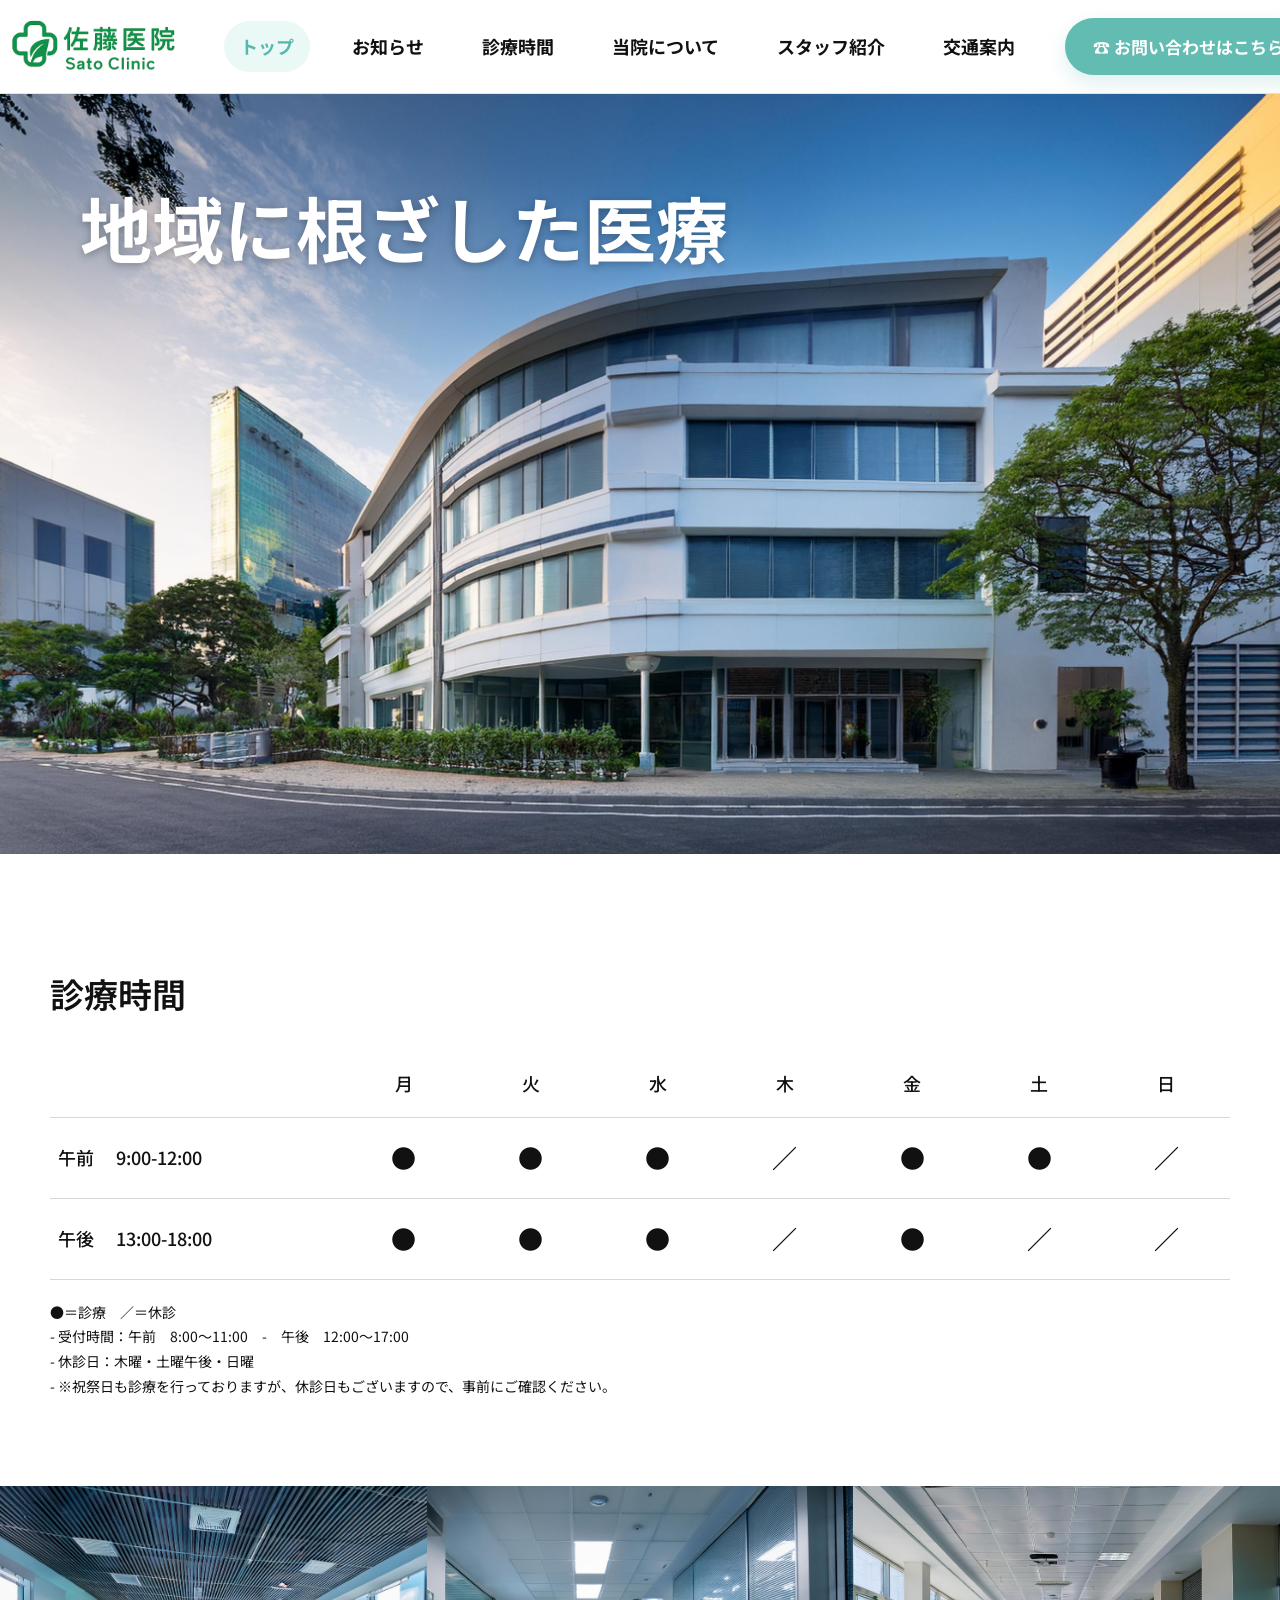
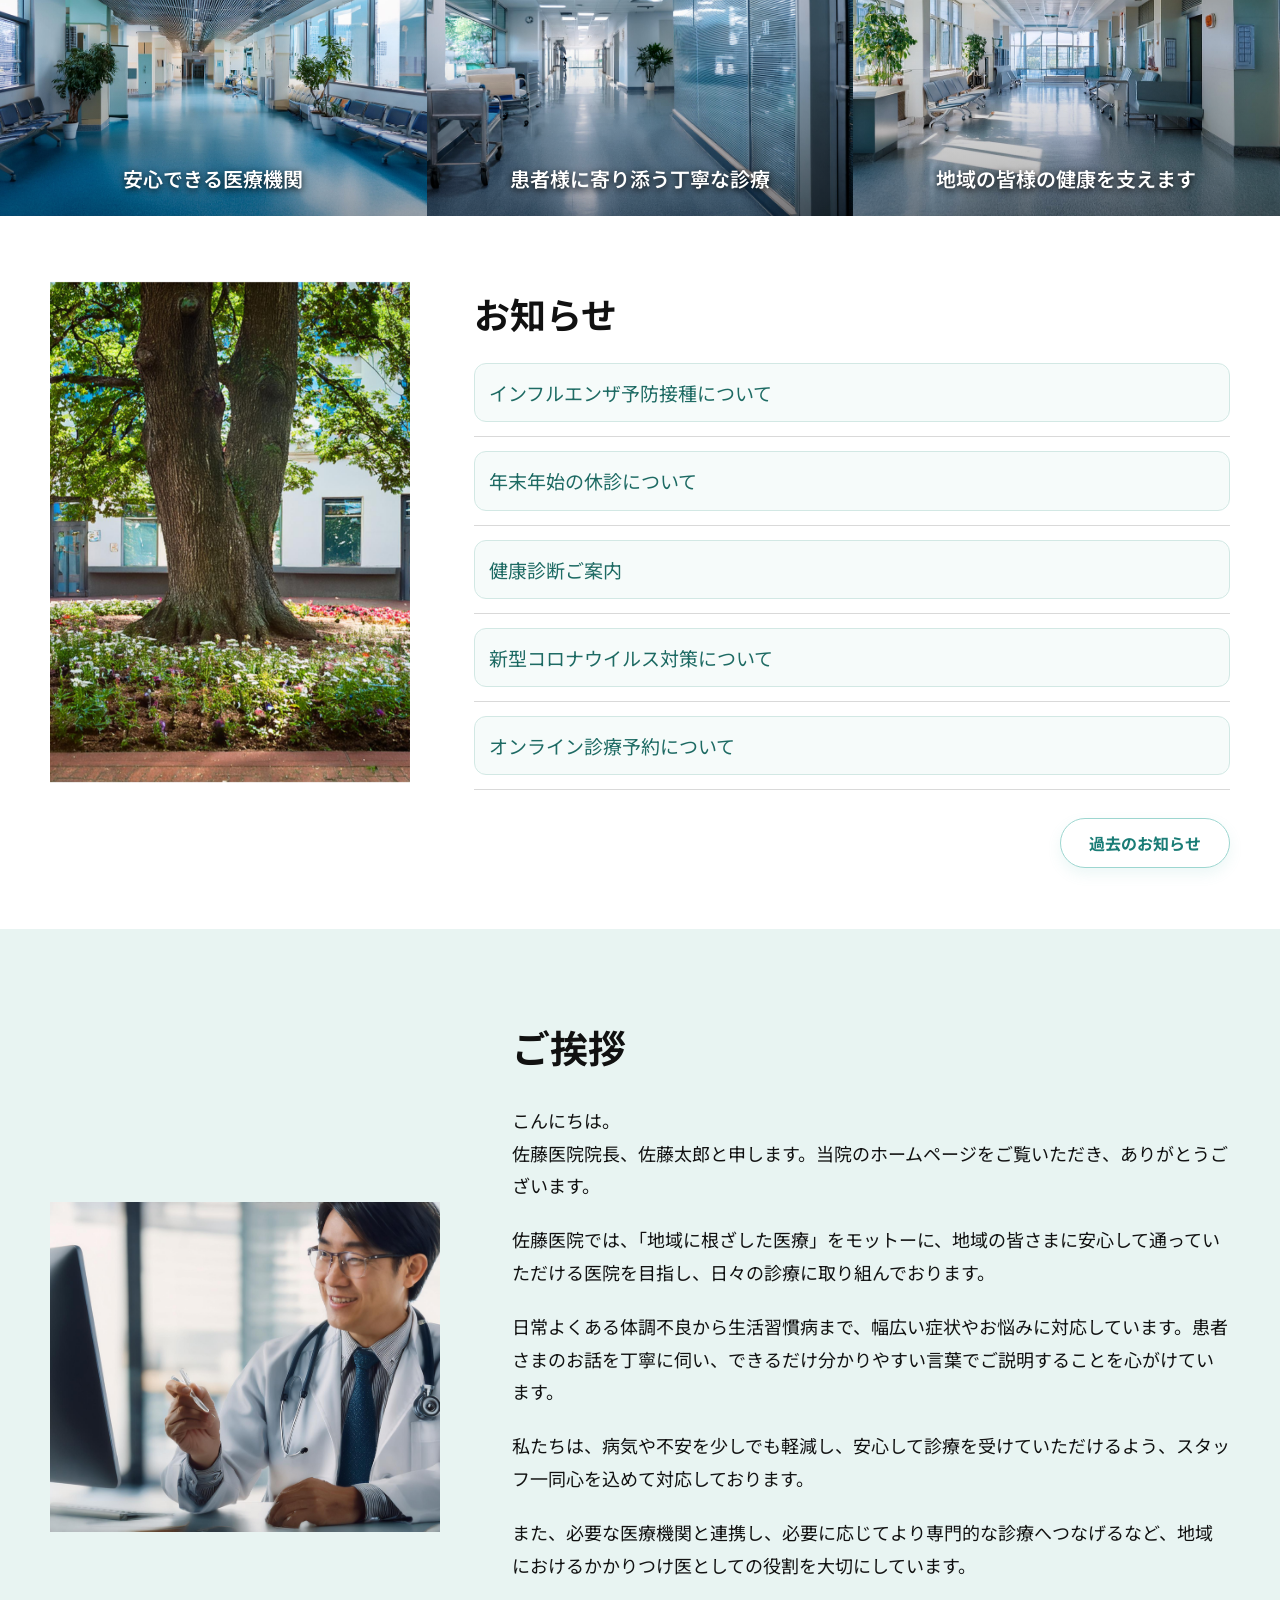
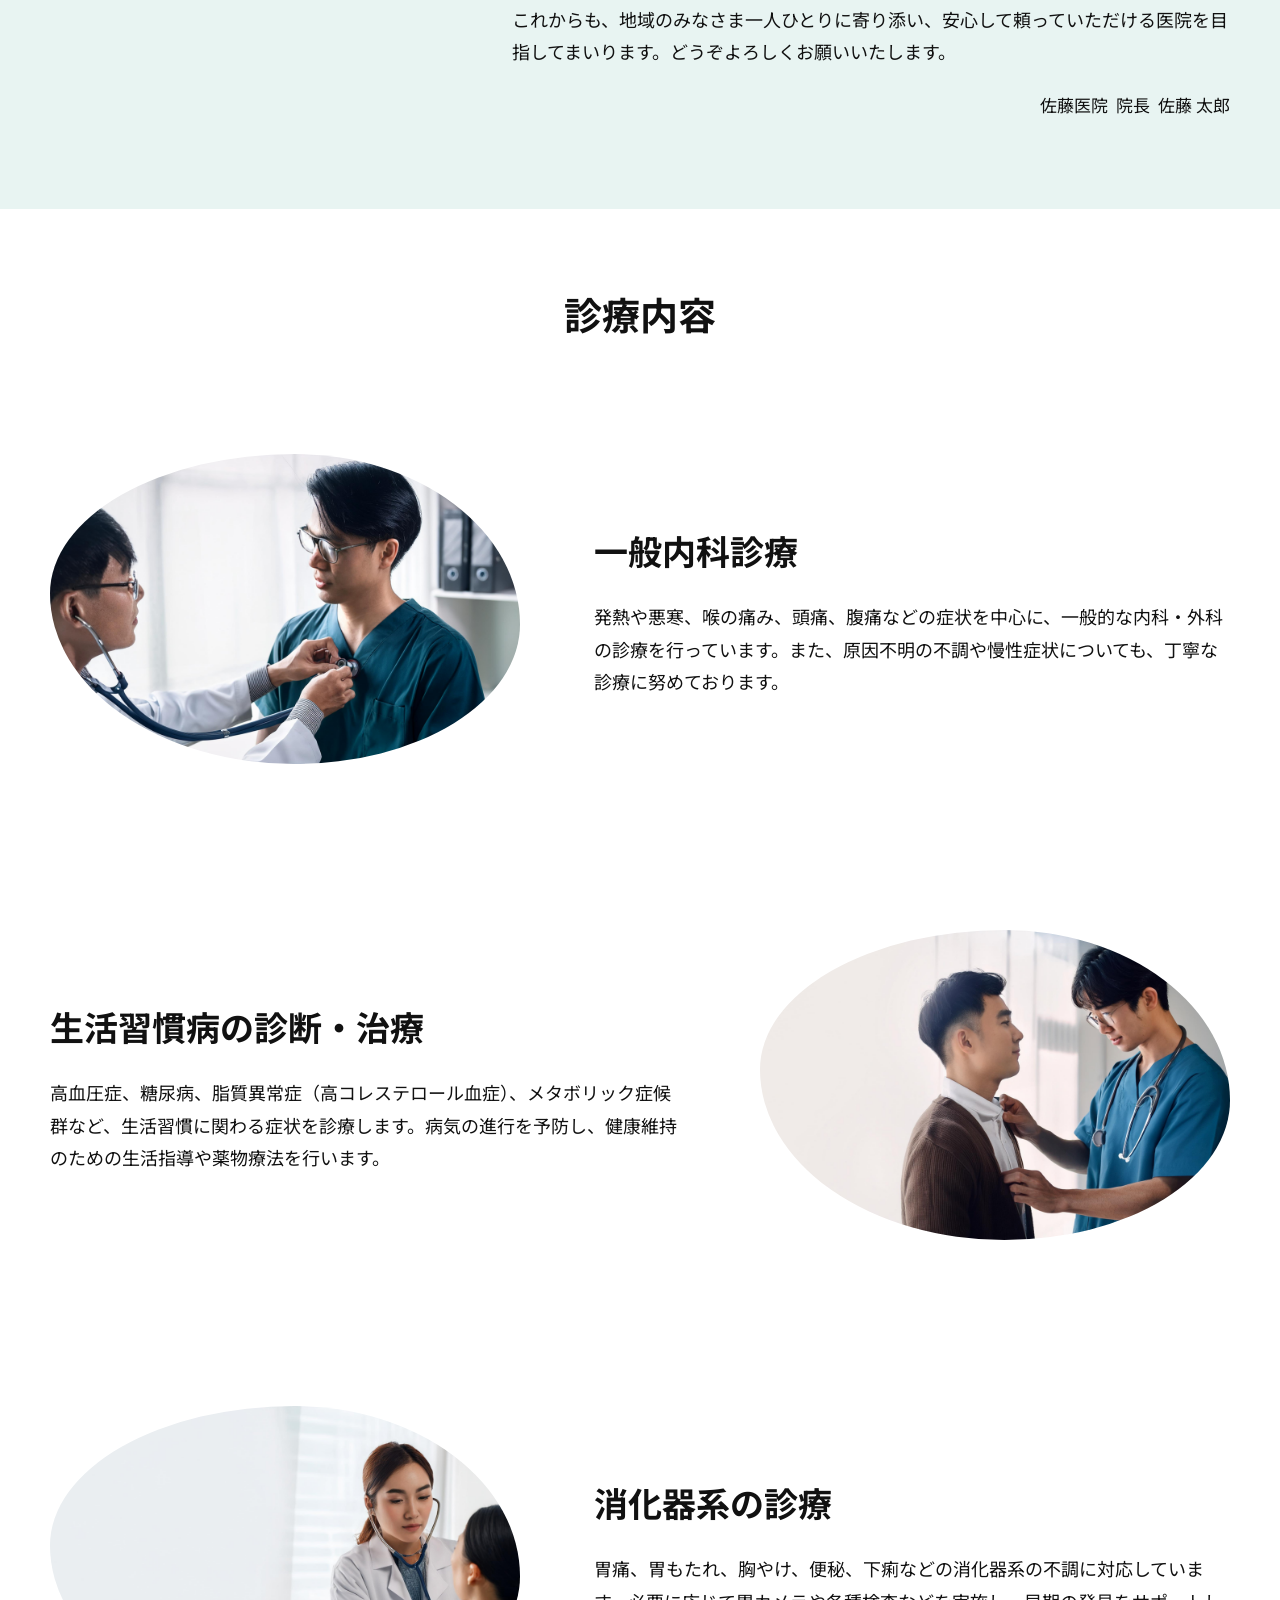
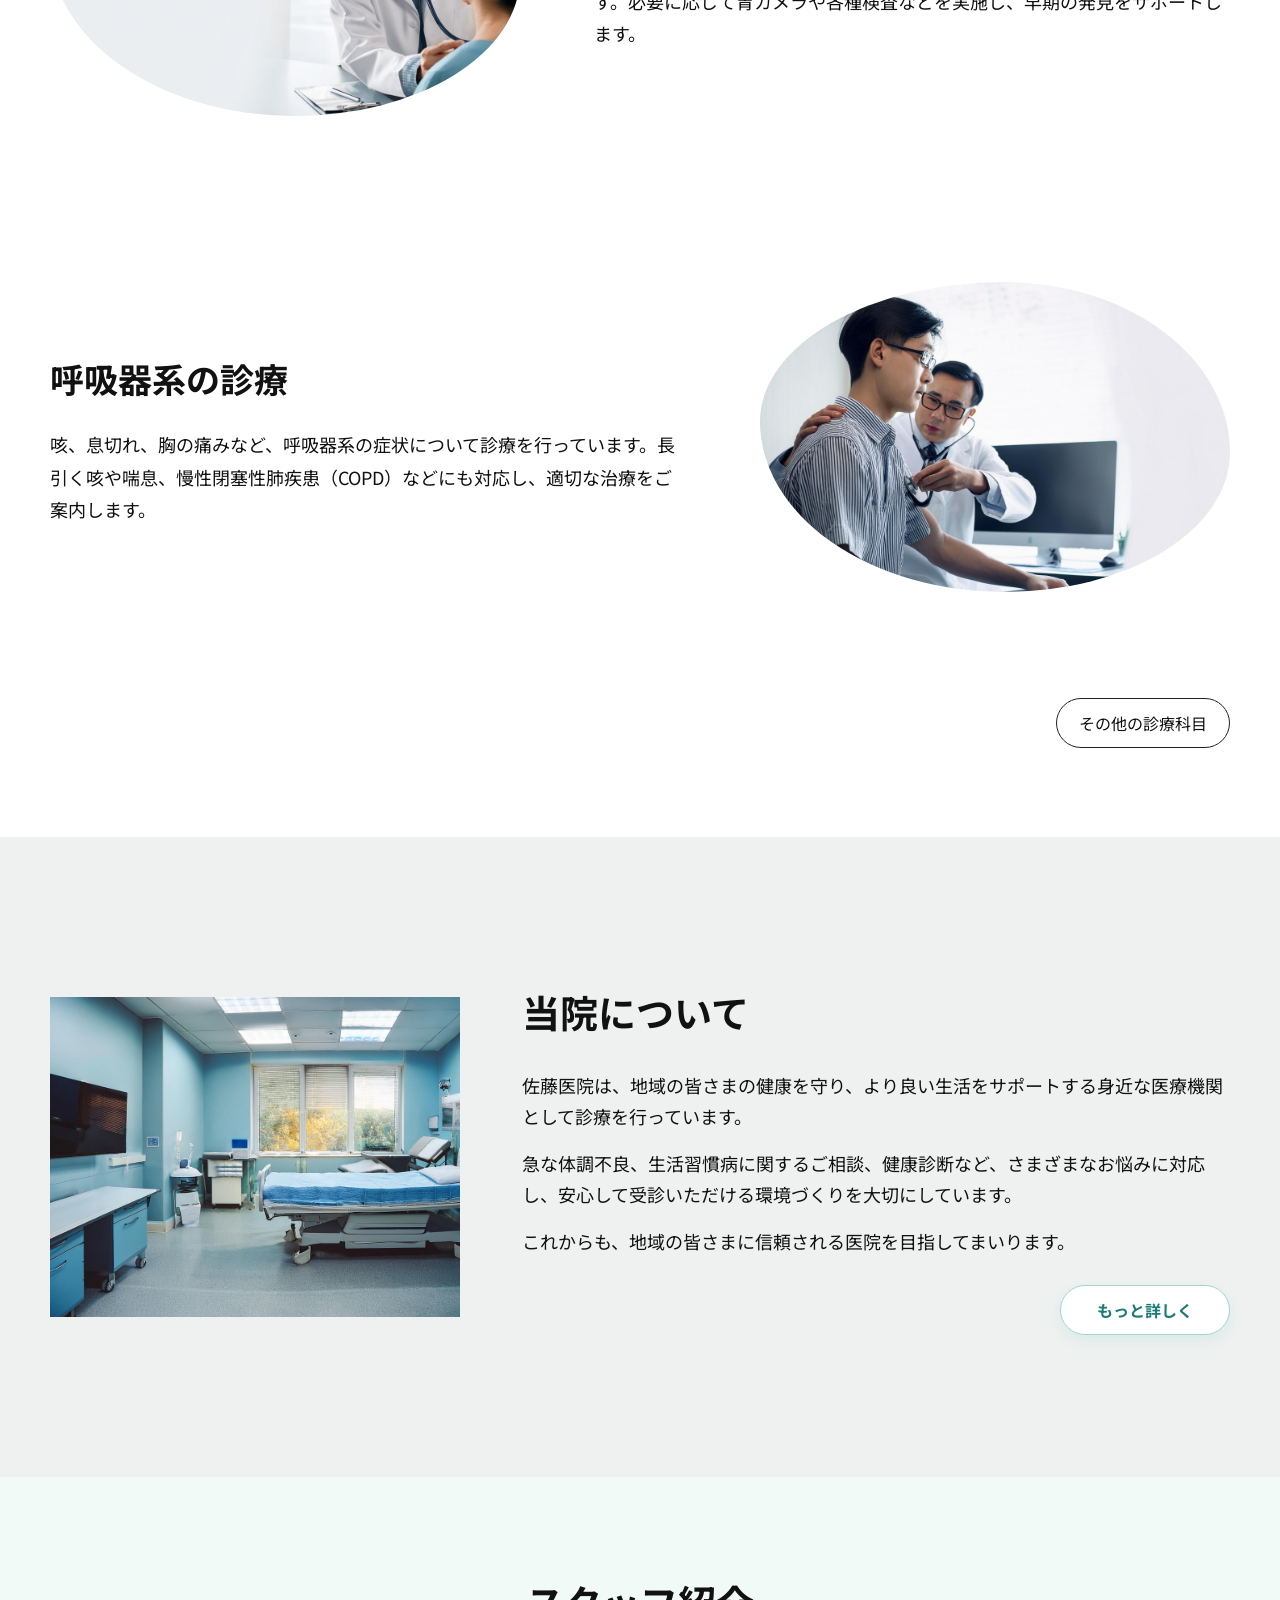
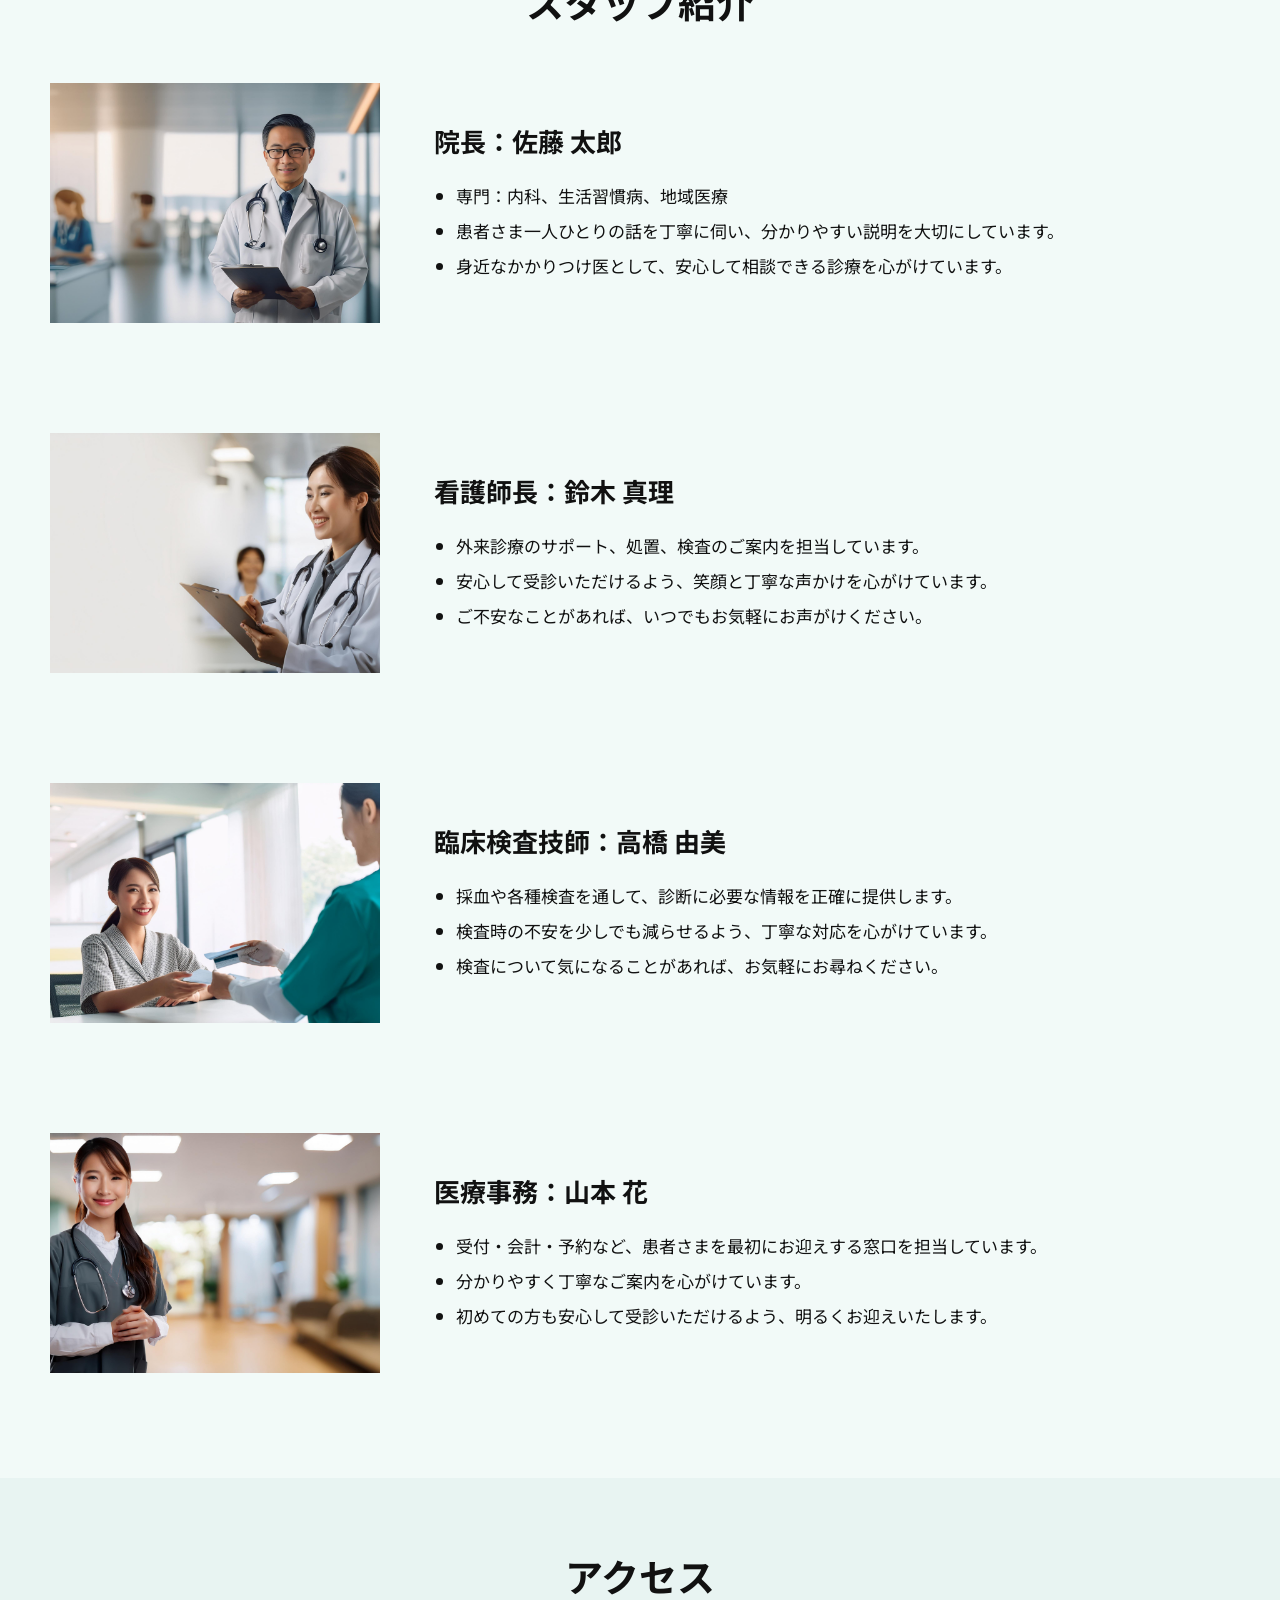
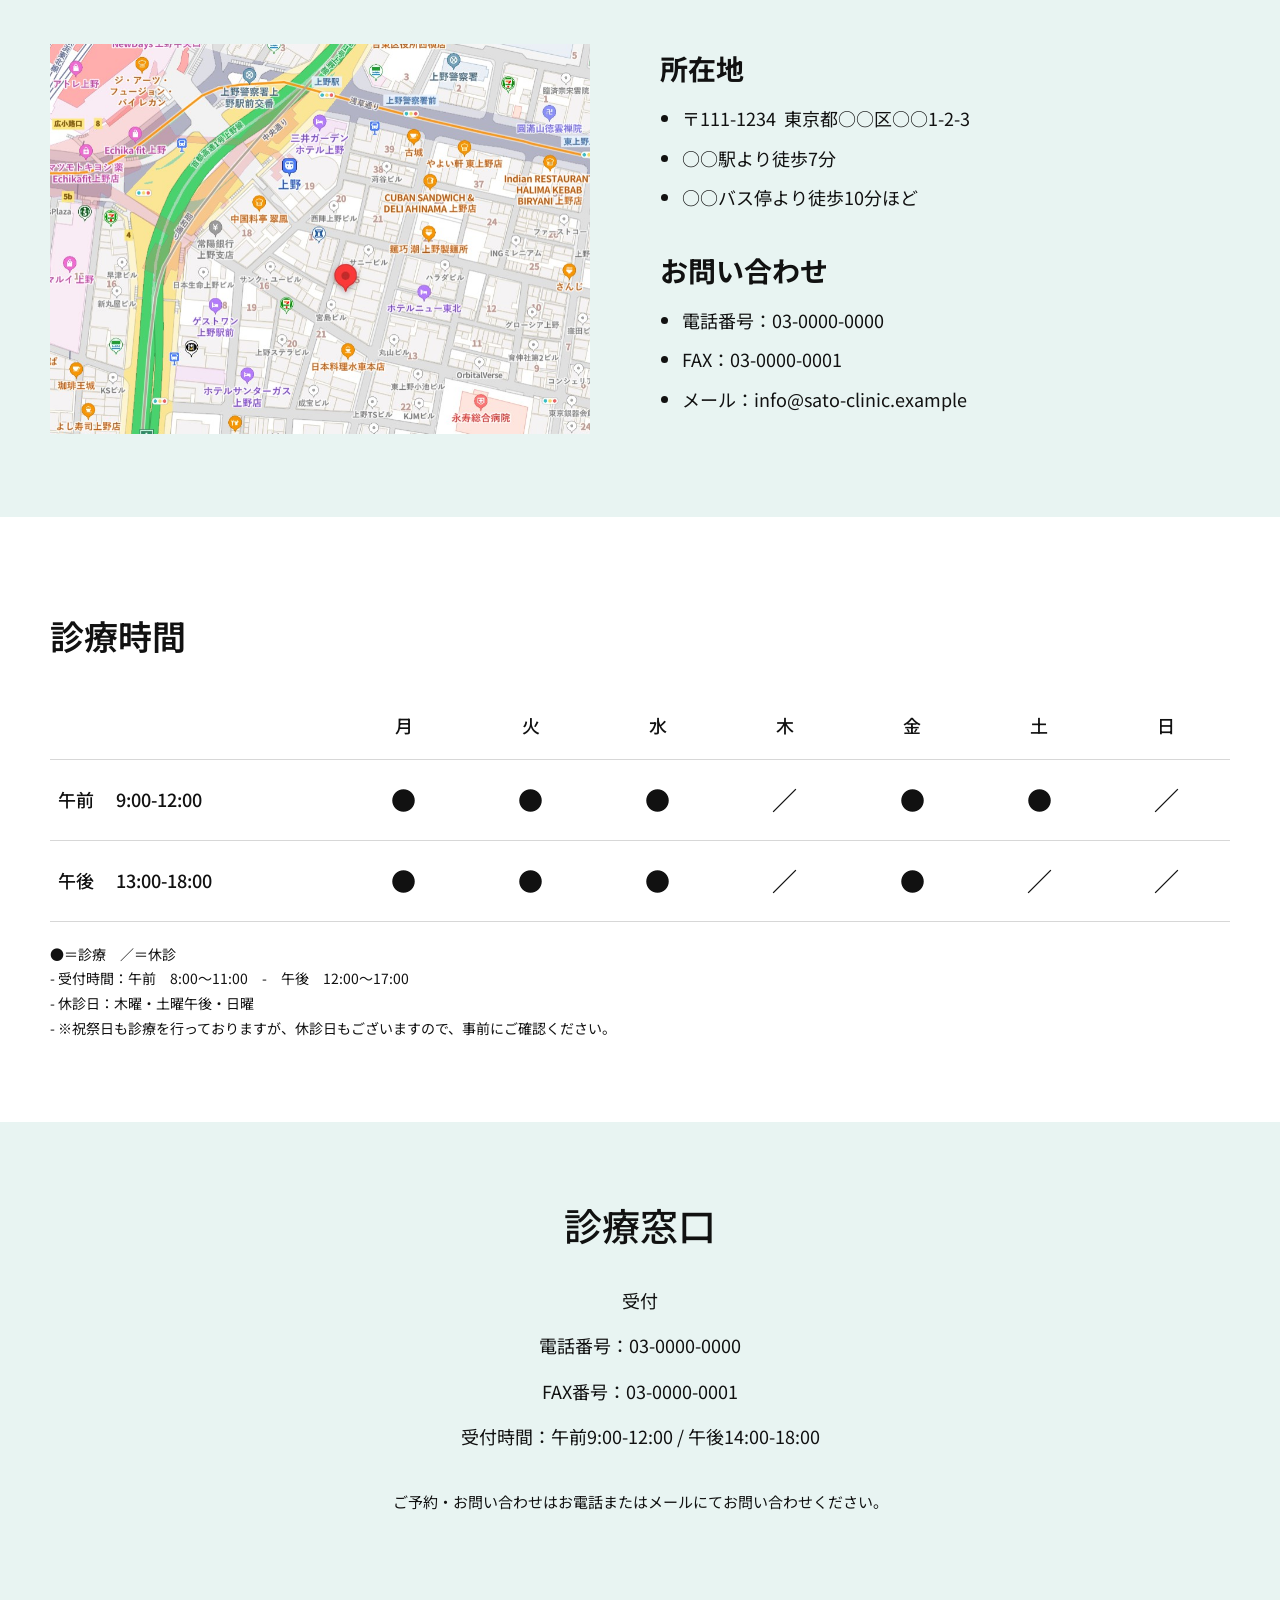
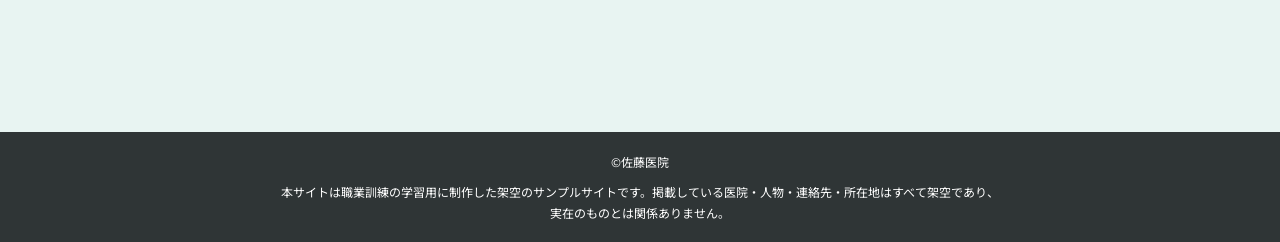
==== index.html @ fffd5e80 "佐藤医院_20261001③" ====
<!DOCTYPE html>
<html lang="ja">

<head>
  <meta charset="UTF-8">
  <meta name="viewport" content="width=device-width, initial-scale=1.0">
  <meta name="robots" content="noindex, nofollow">
  <title>佐藤医院</title>
  <link rel="preconnect" href="https://fonts.googleapis.com">
  <link rel="preconnect" href="https://fonts.gstatic.com" crossorigin>
  <link href="https://fonts.googleapis.com/css2?family=Noto+Sans+JP:wght@400;500;600;700&display=swap" rel="stylesheet">
  <link rel="stylesheet" href="./css/style.css">
</head>

<body>
  <header class="site-header">
    <div class="header-inner">
      <a class="logo" href="#top"><img src="./assets/Logo/logo.png" alt="佐藤医院"></a>
      <nav class="nav" aria-label="メインメニュー">
        <a class="active" href="#top">トップ</a>
        <a href="#news">お知らせ</a>
        <a href="#hours">診療時間</a>
        <a href="#about">当院について</a>
        <a href="#staff">スタッフ紹介</a>
        <a href="#access">交通案内</a>
      </nav>
      <a class="contact-btn" href="#contact">☎ お問い合わせはこちら</a>
    </div>
  </header>

  <main id="top">
    <section class="hero">
      <img src="./assets/Hospital_Exterior/hospital_1.jpg" alt="佐藤医院 外観">
      <p class="hero-copy">地域に根ざした医療</p>
    </section>

    <section class="hours section-width" id="hours">
      <h2>診療時間</h2>
      <table>
        <thead>
          <tr>
            <th></th>
            <th>月</th>
            <th>火</th>
            <th>水</th>
            <th>木</th>
            <th>金</th>
            <th>土</th>
            <th>日</th>
          </tr>
        </thead>
        <tbody>
          <tr>
            <th><span class="time-label">午前</span><span class="time-range">9:00-12:00</span></th>
            <td>●</td>
            <td>●</td>
            <td>●</td>
            <td>／</td>
            <td>●</td>
            <td>●</td>
            <td>／</td>
          </tr>
          <tr>
            <th><span class="time-label">午後</span><span class="time-range">13:00-18:00</span></th>
            <td>●</td>
            <td>●</td>
            <td>●</td>
            <td>／</td>
            <td>●</td>
            <td>／</td>
            <td>／</td>
          </tr>
        </tbody>
      </table>
      <div class="hours-notes">
        <p>&#x20;●＝診療　／＝休診</p>
        <p>- 受付時間：午前　8:00〜11:00　-　午後　12:00〜17:00</p>
        <p>- 休診日：木曜・土曜午後・日曜</p>
        <p>- ※祝祭日も診療を行っておりますが、休診日もございますので、事前にご確認ください。</p>
      </div>
    </section>

    <section class="photo-strip" aria-label="院内の様子">
      <figure>
        <img src="./assets/Hospital_Exterior/hospital_4.jpg" alt="院内待合スペース">
        <figcaption>安心できる医療機関</figcaption>
      </figure>
      <figure>
        <img src="./assets/Hospital_Exterior/hospital_5.jpg" alt="院内廊下">
        <figcaption>患者様に寄り添う丁寧な診療</figcaption>
      </figure>
      <figure>
        <img src="./assets/Hospital_Exterior/hospital_6.jpg" alt="明るい院内">
        <figcaption>地域の皆様の健康を支えます</figcaption>
      </figure>
    </section>

    <section class="news section-width" id="news">
      <img class="news-photo" src="./assets/Hospital_Exterior/hospital_2.jpg" alt="医院の中庭">
      <div class="news-copy">
        <h2>お知らせ</h2>
        <ul>
          <li><a href="./news/influenza.html">インフルエンザ予防接種について</a></li>
          <li><a href="./news/year-end.html">年末年始の休診について</a></li>
          <li><a href="./news/checkup.html">健康診断ご案内</a></li>
          <li><a href="./news/covid.html">新型コロナウイルス対策について</a></li>
          <li><a href="./news/online.html">オンライン診療予約について</a></li>
        </ul>
        <div class="right-link-wrap"><a class="side-link" href="./news.html">過去のお知らせ</a></div>
      </div>
    </section>

    <section class="greeting" id="greeting">
      <div class="section-width greeting-inner">
        <img src="./assets/Medical_Image/medical_1.jpg" alt="院長からのご挨拶">
        <div class="greeting-copy">
          <h2>ご挨拶</h2>
          <p>こんにちは。<br>佐藤医院院長、佐藤太郎と申します。当院のホームページをご覧いただき、ありがとうございます。</p>
          <p>佐藤医院では、「地域に根ざした医療」をモットーに、地域の皆さまに安心して通っていただける医院を目指し、日々の診療に取り組んでおります。</p>
          <p>日常よくある体調不良から生活習慣病まで、幅広い症状やお悩みに対応しています。患者さまのお話を丁寧に伺い、できるだけ分かりやすい言葉でご説明することを心がけています。</p>
          <p>私たちは、病気や不安を少しでも軽減し、安心して診療を受けていただけるよう、スタッフ一同心を込めて対応しております。</p>
          <p>また、必要な医療機関と連携し、必要に応じてより専門的な診療へつなげるなど、地域におけるかかりつけ医としての役割を大切にしています。</p>
          <p>これからも、地域のみなさま一人ひとりに寄り添い、安心して頼っていただける医院を目指してまいります。どうぞよろしくお願いいたします。</p>
          <p class="signature">佐藤医院&nbsp;&nbsp;院長&nbsp;&nbsp;佐藤 太郎</p>
        </div>
      </div>
    </section>

    <section class="medical section-width" id="medical">
      <h2 class="center-title">診療内容</h2>

      <article class="medical-item image-left">
        <img src="./assets/Medical_Image/medical_11.jpg" alt="一般内科診療">
        <div>
          <h3>一般内科診療</h3>
          <p>発熱や悪寒、喉の痛み、頭痛、腹痛などの症状を中心に、一般的な内科・外科の診療を行っています。また、原因不明の不調や慢性症状についても、丁寧な診療に努めております。</p>
        </div>
      </article>

      <article class="medical-item image-right">
        <div>
          <h3>生活習慣病の診断・治療</h3>
          <p>高血圧症、糖尿病、脂質異常症（高コレステロール血症）、メタボリック症候群など、生活習慣に関わる症状を診療します。病気の進行を予防し、健康維持のための生活指導や薬物療法を行います。</p>
        </div>
        <img src="./assets/Medical_Image/medical_6.jpg" alt="生活習慣病の診断・治療">
      </article>

      <article class="medical-item image-left">
        <img src="./assets/Medical_Image/medical_7.jpg" alt="消化器系の診療">
        <div>
          <h3>消化器系の診療</h3>
          <p>胃痛、胃もたれ、胸やけ、便秘、下痢などの消化器系の不調に対応しています。必要に応じて胃カメラや各種検査などを実施し、早期の発見をサポートします。</p>
        </div>
      </article>

      <article class="medical-item image-right">
        <div>
          <h3>呼吸器系の診療</h3>
          <p>咳、息切れ、胸の痛みなど、呼吸器系の症状について診療を行っています。長引く咳や喘息、慢性閉塞性肺疾患（COPD）などにも対応し、適切な治療をご案内します。</p>
        </div>
        <img src="./assets/Medical_Image/medical_5.jpg" alt="呼吸器系の診療">
      </article>

      <div class="more-link"><a href="./services.html">その他の診療科目</a></div>
    </section>

    <section class="about" id="about">
      <div class="section-width about-inner">
        <img src="./assets/Hospital_Exterior/hospital_8.jpg" alt="診察室">
        <div>
          <h2>当院について</h2>
          <p>佐藤医院は、地域の皆さまの健康を守り、より良い生活をサポートする身近な医療機関として診療を行っています。</p>
          <p>急な体調不良、生活習慣病に関するご相談、健康診断など、さまざまなお悩みに対応し、安心して受診いただける環境づくりを大切にしています。</p>
          <p>これからも、地域の皆さまに信頼される医院を目指してまいります。</p>
          <div class="right-link-wrap"><a class="side-link" href="./about.html">もっと詳しく</a></div>
        </div>
      </div>
    </section>

    <section class="staff" id="staff">
      <h2 class="center-title">スタッフ紹介</h2>

      <article class="staff-item">
        <img src="./assets/Doctor_Image/sato_taro.jpg" alt="院長 佐藤太郎">
        <div>
          <h3>院長：佐藤 太郎</h3>
          <ul>
            <li>専門：内科、生活習慣病、地域医療</li>
            <li>患者さま一人ひとりの話を丁寧に伺い、分かりやすい説明を大切にしています。</li>
            <li>身近なかかりつけ医として、安心して相談できる診療を心がけています。</li>
          </ul>
        </div>
      </article>

      <article class="staff-item">
        <img src="./assets/Medical_Image/medical_3.jpg" alt="看護師長 鈴木真理">
        <div>
          <h3>看護師長：鈴木 真理</h3>
          <ul>
            <li>外来診療のサポート、処置、検査のご案内を担当しています。</li>
            <li>安心して受診いただけるよう、笑顔と丁寧な声かけを心がけています。</li>
            <li>ご不安なことがあれば、いつでもお気軽にお声がけください。</li>
          </ul>
        </div>
      </article>

      <article class="staff-item">
        <img src="./assets/Infomation_Image/information_4.jpg" alt="臨床検査技師 高橋由美">
        <div>
          <h3>臨床検査技師：高橋 由美</h3>
          <ul>
            <li>採血や各種検査を通して、診断に必要な情報を正確に提供します。</li>
            <li>検査時の不安を少しでも減らせるよう、丁寧な対応を心がけています。</li>
            <li>検査について気になることがあれば、お気軽にお尋ねください。</li>
          </ul>
        </div>
      </article>

      <article class="staff-item">
        <img src="./assets/Doctor_Image/yamamoto_hana.jpg" alt="医療事務 山本花">
        <div>
          <h3>医療事務：山本 花</h3>
          <ul>
            <li>受付・会計・予約など、患者さまを最初にお迎えする窓口を担当しています。</li>
            <li>分かりやすく丁寧なご案内を心がけています。</li>
            <li>初めての方も安心して受診いただけるよう、明るくお迎えいたします。</li>
          </ul>
        </div>
      </article>
    </section>

    <section class="access" id="access">
      <div class="section-width">
        <h2 class="center-title">アクセス</h2>
        <div class="access-inner">
          <img src="./assets/map.jpg" alt="佐藤医院へのアクセスマップ">
          <div class="access-copy">
            <h3>所在地</h3>
            <ul>
              <li>〒111-1234&nbsp;&nbsp;東京都○○区○○1-2-3</li>
              <li>○○駅より徒歩7分</li>
              <li>○○バス停より徒歩10分ほど</li>
            </ul>
            <h3>お問い合わせ</h3>
            <ul>
              <li>電話番号：03-0000-0000</li>
              <li>FAX：03-0000-0001</li>
              <li>メール：info@sato-clinic.example</li>
            </ul>
          </div>
        </div>
      </div>
    </section>

    <section class="hours section-width hours-bottom">
      <h2>診療時間</h2>
      <table>
        <thead>
          <tr>
            <th></th>
            <th>月</th>
            <th>火</th>
            <th>水</th>
            <th>木</th>
            <th>金</th>
            <th>土</th>
            <th>日</th>
          </tr>
        </thead>
        <tbody>
          <tr>
            <th><span class="time-label">午前</span><span class="time-range">9:00-12:00</span></th>
            <td>●</td>
            <td>●</td>
            <td>●</td>
            <td>／</td>
            <td>●</td>
            <td>●</td>
            <td>／</td>
          </tr>
          <tr>
            <th><span class="time-label">午後</span><span class="time-range">13:00-18:00</span></th>
            <td>●</td>
            <td>●</td>
            <td>●</td>
            <td>／</td>
            <td>●</td>
            <td>／</td>
            <td>／</td>
          </tr>
        </tbody>
      </table>
      <div class="hours-notes">
        <p>&#x20;●＝診療　／＝休診</p>
        <p>- 受付時間：午前　8:00〜11:00　-　午後　12:00〜17:00</p>
        <p>- 休診日：木曜・土曜午後・日曜</p>
        <p>- ※祝祭日も診療を行っておりますが、休診日もございますので、事前にご確認ください。</p>
      </div>
    </section>

    <section class="contact" id="contact">
      <div class="section-width contact-inner">
        <h2>診療窓口</h2>
        <p>受付</p>
        <p>電話番号：03-0000-0000</p>
        <p>FAX番号：03-0000-0001</p>
        <p>受付時間：午前9:00-12:00 / 午後14:00-18:00</p>
        <p class="contact-note">ご予約・お問い合わせはお電話またはメールにてお問い合わせください。</p>
      </div>
    </section>
  </main>

  <footer>
    <div class="footer-inner">
      <p class="copyright">©佐藤医院</p>
      <p class="footer-disclaimer">本サイトは職業訓練の学習用に制作した架空のサンプルサイトです。掲載している医院・人物・連絡先・所在地はすべて架空であり、<br>実在のものとは関係ありません。</p>
    </div>
  </footer>

  <script>
    const prefersReducedMotion = window.matchMedia('(prefers-reduced-motion: reduce)').matches;

    if (!prefersReducedMotion) {
      const revealItems = document.querySelectorAll('main section, main article, .photo-strip figure, .news-copy, .greeting-inner, .about-inner, .access-inner, .contact-inner');

      revealItems.forEach((item) => {
        item.classList.add('reveal');
      });

      const observer = new IntersectionObserver((entries, obs) => {
        entries.forEach((entry) => {
          if (entry.isIntersecting) {
            entry.target.classList.add('is-visible');
            obs.unobserve(entry.target);
          }
        });
      }, {
        threshold: 0.12,
        rootMargin: '0px 0px -8% 0px'
      });

      revealItems.forEach((item) => observer.observe(item));
    }
  </script>
</body>

</html>
---- css/style.css ----
@charset "UTF-8";

:root {
  --text: #111;
  --green: #63bcb1;
  --pale: #e8f4f2;
  --soft: #eef1f0;
}

* {
  box-sizing: border-box;
}

html {
  scroll-behavior: smooth;
}

body {
  margin: 0;
  color: var(--text);
  background: #fff;
  font-family: "Noto Sans JP", "Yu Gothic", "Hiragino Kaku Gothic ProN", sans-serif;
  font-size: 18px;
  line-height: 1.75;
}

a {
  color: inherit;
  text-decoration: none;
}

img {
  display: block;
  max-width: 100%;
}

.reveal {
  opacity: 0;
  transform: translateY(20px);
  transition: opacity .6s ease, transform .6s ease;
  will-change: opacity, transform;
}

.reveal.is-visible {
  opacity: 1;
  transform: translateY(0);
}

@media (prefers-reduced-motion: reduce) {
  .reveal {
    opacity: 1;
    transform: none;
    transition: none;
  }
}

.section-width {
  width: 1180px;
  margin: 0 auto;
}

.site-header {
  height: 94px;
  background: #fff;
  border-bottom: 1px solid #e5e5e5;
  display: flex;
  align-items: center;
}

.header-inner {
  width: 1370px;
  margin: 0 auto;
  display: flex;
  align-items: center;
  gap: 34px;
}

.logo {
  width: 190px;
  flex: 0 0 auto;
}

.logo img {
  width: 100%;
  height: auto;
}

.nav {
  display: flex;
  align-items: center;
  gap: 26px;
  white-space: nowrap;
  font-size: 18px;
  font-weight: 700;
}

.nav a {
  display: inline-flex;
  align-items: center;
  justify-content: center;
  min-height: 42px;
  padding: 10px 16px;
  border-radius: 999px;
  transition: background-color .2s ease, color .2s ease, box-shadow .2s ease, transform .2s ease;
}

.nav a:hover,
.nav a:focus-visible {
  background: #eaf8f6;
  color: #1d7d73;
  box-shadow: 0 0 0 2px rgba(99, 188, 177, .2);
}

.nav .active {
  color: #59b8ae;
  background: #eaf8f6;
}

.contact-btn {
  margin-left: auto;
  color: #fff;
  background: var(--green);
  border-radius: 999px;
  padding: 14px 28px;
  font-size: 17px;
  font-weight: 700;
  white-space: nowrap;
  box-shadow: 0 8px 20px rgba(99, 188, 177, .22);
  transition: transform .2s ease, box-shadow .2s ease, filter .2s ease;
}

.contact-btn:hover,
.contact-btn:focus-visible {
  transform: translateY(-1px);
  box-shadow: 0 12px 26px rgba(99, 188, 177, .28);
  filter: brightness(1.03);
}

.hero {
  height: 760px;
  position: relative;
  overflow: hidden;
}

.hero>img {
  width: 100%;
  height: 100%;
  object-fit: cover;
  object-position: center 50%;
}

.hero-copy {
  position: absolute;
  top: 70px;
  left: 80px;
  margin: 0;
  color: #fff;
  font-size: 72px;
  font-weight: 700;
  text-shadow: 0 2px 8px rgba(0, 0, 0, .28);
}

.hours {
  padding: 110px 0 86px;
}

.hours h2 {
  margin: 0 0 26px;
  font-size: 34px;
  font-weight: 600;
}

.hours table {
  width: 100%;
  border-collapse: collapse;
  table-layout: fixed;
}

.hours th,
.hours td {
  padding: 18px 8px;
  text-align: center;
  border-bottom: 1px solid #d7d7d7;
}

.hours thead th {
  font-size: 18px;
  font-weight: 500;
}

.hours thead th:first-child {
  width: 290px;
}

.hours tbody th {
  width: 290px;
  text-align: left;
  font-size: 18px;
  font-weight: 500;
  white-space: nowrap;
}

.hours tbody th .time-label {
  display: inline-block;
  width: 58px;
}

.hours tbody th .time-range {
  display: inline-block;
  white-space: nowrap;
}

.hours tbody td {
  font-size: 25px;
  font-weight: 700;
}

.hours-notes {
  margin-top: 22px;
  font-size: 14px;
  line-height: 1.55;
}

.hours-notes p {
  margin: 3px 0;
}

.photo-strip {
  height: 330px;
  display: grid;
  grid-template-columns: repeat(3, 1fr);
  overflow: hidden;
}

.photo-strip figure {
  margin: 0;
  position: relative;
  overflow: hidden;
}

.photo-strip img {
  width: 100%;
  height: 100%;
  object-fit: cover;
}

.photo-strip figcaption {
  position: absolute;
  z-index: 2;
  left: 18px;
  right: 18px;
  bottom: 20px;
  color: #fff;
  font-size: 20px;
  font-weight: 600;
  text-align: center;
  white-space: nowrap;
  text-shadow: 0 2px 7px rgba(0, 0, 0, .95);
}

.photo-strip figure::after {
  content: "";
  position: absolute;
  inset: 48% 0 0;
  background: linear-gradient(to bottom, transparent, rgba(0, 0, 0, .32));
}

.news {
  min-height: 620px;
  padding: 66px 0 60px;
  display: grid;
  grid-template-columns: 360px 1fr;
  gap: 64px;
  align-items: start;
}

.news-photo {
  width: 360px;
  height: 500px;
  object-fit: cover;
}

.news-copy h2 {
  margin: 0 0 18px;
  font-size: 36px;
}

.news-copy ul {
  list-style: none;
  padding: 0;
  margin: 0;
}

.news-copy li {
  margin: 0;
  padding: 0 0 14px;
  border-bottom: 1px solid #d9d9d9;
  font-size: 19px;
}

.news-copy li a {
  display: block;
  padding: 12px 14px;
  border-radius: 12px;
  color: #1d6a63;
  background: #f6fbfa;
  border: 1px solid #d2e8e4;
  transition: background-color .2s ease, transform .2s ease, box-shadow .2s ease;
}

.news-copy li a:hover,
.news-copy li a:focus-visible {
  background: #eaf9f7;
  transform: translateY(-1px);
  box-shadow: 0 10px 18px rgba(99, 188, 177, .12);
}

.news-copy li+li {
  padding-top: 14px;
}

.news-detail-page {
  padding: 56px 0 80px;
}

.news-detail-wrap {
  width: 900px;
  max-width: calc(100% - 32px);
  margin: 0 auto;
}

.news-detail-header {
  margin-bottom: 30px;
}

.news-detail-header .detail-tag {
  display: inline-block;
  margin-bottom: 12px;
  padding: 6px 12px;
  border-radius: 999px;
  background: #eaf8f6;
  color: #1a7b76;
  font-size: 14px;
  font-weight: 700;
}

.news-detail-header h1 {
  margin: 0 0 10px;
  font-size: 42px;
  line-height: 1.4;
}

.news-detail-header time {
  display: inline-block;
  color: #5d5d5d;
  font-size: 15px;
}

.news-detail-article {
  padding: 34px 36px;
  border: 1px solid #dfeae8;
  border-radius: 18px;
  background: #fff;
  box-shadow: 0 14px 28px rgba(17, 17, 17, .04);
}

.news-detail-article h2 {
  margin: 0 0 18px;
  font-size: 28px;
}

.news-detail-article p {
  margin: 0 0 18px;
  font-size: 18px;
  line-height: 1.9;
}

.news-detail-article ul {
  margin: 0 0 18px 1.2em;
  padding: 0;
}

.news-detail-article li {
  margin: 10px 0;
  font-size: 18px;
  line-height: 1.8;
}

.news-detail-back {
  display: inline-flex;
  align-items: center;
  justify-content: center;
  margin-top: 28px;
  padding: 12px 22px;
  border-radius: 999px;
  background: #fff;
  border: 1px solid #222;
  font-weight: 700;
  transition: transform .2s ease, box-shadow .2s ease, background-color .2s ease;
}

.news-detail-back:hover,
.news-detail-back:focus-visible {
  background: #f4faf9;
  transform: translateY(-1px);
  box-shadow: 0 8px 18px rgba(17, 17, 17, .08);
}

.right-link-wrap {
  text-align: right;
  margin-top: 28px;
}

.side-link {
  display: inline-flex;
  align-items: center;
  justify-content: center;
  min-width: 170px;
  padding: 10px 18px;
  border-radius: 999px;
  background: #fff;
  border: 1px solid #9dd6d0;
  color: #1a7c76;
  font-size: 16px;
  font-weight: 700;
  box-shadow: 0 6px 14px rgba(99, 188, 177, .12);
  transition: transform .2s ease, box-shadow .2s ease, background-color .2s ease;
}

.side-link:hover,
.side-link:focus-visible {
  background: #edfaf7;
  transform: translateY(-1px);
  box-shadow: 0 10px 18px rgba(99, 188, 177, .18);
}

.news-archive-page {
  padding: 56px 0 80px;
}

.news-archive-wrap {
  width: 900px;
  max-width: calc(100% - 32px);
  margin: 0 auto;
}

.archive-header {
  margin-bottom: 32px;
}

.archive-header h1 {
  margin: 0 0 12px;
  font-size: 44px;
}

.archive-header p {
  margin: 0;
  color: #4a4a4a;
}

.archive-list {
  list-style: none;
  padding: 0;
  margin: 0;
  border-top: 1px solid #d8d8d8;
}

.archive-list li {
  border-bottom: 1px solid #d8d8d8;
}

.archive-item {
  display: block;
  padding: 22px 0;
  transition: background-color .2s ease;
}

.archive-item:hover {
  background: #f7fbfa;
}

.archive-meta {
  display: flex;
  align-items: center;
  gap: 18px;
  margin-bottom: 6px;
  font-size: 14px;
  color: #5d5d5d;
}

.archive-tag {
  display: inline-block;
  background: #e8f5f2;
  color: #1a7d77;
  border-radius: 999px;
  padding: 4px 10px;
  font-weight: 700;
}

.archive-item h2 {
  margin: 0;
  font-size: 30px;
  line-height: 1.5;
}

.archive-back {
  display: inline-flex;
  align-items: center;
  justify-content: center;
  margin-top: 28px;
  padding: 12px 22px;
  border-radius: 999px;
  border: 1px solid #222;
  background: #fff;
  font-weight: 700;
  transition: transform .2s ease, box-shadow .2s ease, background-color .2s ease;
}

.archive-back:hover,
.archive-back:focus-visible {
  background: #f4faf9;
  transform: translateY(-1px);
  box-shadow: 0 8px 18px rgba(17, 17, 17, .08);
}

.greeting {
  background: var(--pale);
  padding: 58px 0 62px;
}

.greeting-inner {
  min-height: 760px;
  display: grid;
  grid-template-columns: 390px 1fr;
  gap: 72px;
  align-items: center;
}

.greeting-inner>img {
  width: 390px;
  height: 330px;
  object-fit: cover;
}

.greeting-copy h2 {
  margin: 0 0 24px;
  font-size: 38px;
}

.greeting-copy p {
  margin: 0 0 22px;
  font-size: 18px;
  line-height: 1.8;
}

.greeting-copy .signature {
  text-align: right;
  margin: 18px 0 0;
  font-size: 17px;
}

.medical {
  padding: 72px 0 90px;
}

.medical-intro {
  margin: -24px auto 42px;
  text-align: center;
  font-size: 17px;
  line-height: 1.8;
}

.center-title {
  text-align: center;
  font-size: 38px;
  margin: 0 0 46px;
}

.medical-item {
  min-height: 430px;
  display: grid;
  grid-template-columns: 470px 1fr;
  gap: 74px;
  align-items: center;
  margin-bottom: 46px;
}

.medical-item.image-right {
  grid-template-columns: 1fr 470px;
}

.medical-item img {
  width: 470px;
  height: 310px;
  object-fit: cover;
  border-radius: 52% 48% 48% 52% / 45% 55% 45% 55%;
}

.medical-item h3 {
  font-size: 34px;
  margin: 0 0 20px;
}

.medical-item p {
  margin: 0;
  font-size: 18px;
  line-height: 1.8;
}

.more-link {
  text-align: right;
  margin-top: 10px;
}

.more-link a {
  display: inline-flex;
  align-items: center;
  justify-content: center;
  border-radius: 999px;
  border: 1px solid #222;
  padding: 10px 22px;
  font-size: 16px;
  background: #fff;
  transition: background-color .2s ease, transform .2s ease, box-shadow .2s ease;
}

.more-link a:hover,
.more-link a:focus-visible {
  background: #f4faf9;
  transform: translateY(-1px);
  box-shadow: 0 8px 18px rgba(17, 17, 17, .08);
}

.services-page {
  padding: 56px 0 80px;
}

.services-wrap {
  width: 980px;
  max-width: calc(100% - 32px);
  margin: 0 auto;
}

.services-header {
  margin-bottom: 34px;
}

.services-header h1 {
  margin: 0 0 12px;
  font-size: 44px;
}

.services-header p {
  margin: 0;
  color: #4a4a4a;
}

.services-grid {
  display: grid;
  grid-template-columns: repeat(2, minmax(0, 1fr));
  gap: 24px;
}

.service-card {
  display: block;
  padding: 24px 22px;
  border: 1px solid #dfeae8;
  border-radius: 18px;
  background: #fff;
  box-shadow: 0 10px 22px rgba(17, 17, 17, .04);
  transition: transform .2s ease, box-shadow .2s ease;
}

.service-card:hover,
.service-card:focus-visible {
  transform: translateY(-2px);
  box-shadow: 0 16px 28px rgba(17, 17, 17, .06);
}

.service-card h2 {
  margin: 0 0 10px;
  font-size: 28px;
}

.service-card p {
  margin: 0;
  font-size: 17px;
  line-height: 1.7;
  color: #333;
}

.services-back {
  display: inline-flex;
  align-items: center;
  justify-content: center;
  margin-top: 30px;
  padding: 12px 22px;
  border-radius: 999px;
  background: #fff;
  border: 1px solid #222;
  font-weight: 700;
  transition: transform .2s ease, box-shadow .2s ease, background-color .2s ease;
}

.services-back:hover,
.services-back:focus-visible {
  background: #f4faf9;
  transform: translateY(-1px);
  box-shadow: 0 8px 18px rgba(17, 17, 17, .08);
}

.about-page {
  padding: 56px 0 80px;
}

.about-page-wrap {
  width: 980px;
  max-width: calc(100% - 32px);
  margin: 0 auto;
}

.about-page-header {
  margin-bottom: 30px;
}

.about-page-header h1 {
  margin: 0 0 12px;
  font-size: 44px;
}

.about-page-header p {
  margin: 0;
  color: #4a4a4a;
}

.about-page-content {
  display: grid;
  grid-template-columns: 1.1fr .9fr;
  gap: 28px;
  align-items: start;
}

.about-page-card,
.about-page-image {
  background: #fff;
  border: 1px solid #dde8e6;
  border-radius: 20px;
  box-shadow: 0 10px 24px rgba(17, 17, 17, .04);
}

.about-page-card {
  padding: 26px 24px;
}

.about-page-card h2 {
  margin: 0 0 18px;
  font-size: 28px;
}

.about-page-card p {
  margin: 0 0 16px;
  font-size: 18px;
  line-height: 1.8;
}

.about-page-card p:last-child {
  margin-bottom: 0;
}

.about-page-image {
  padding: 16px;
}

.about-page-image img {
  width: 100%;
  height: 420px;
  object-fit: cover;
  border-radius: 16px;
}

.about-page-back {
  display: inline-flex;
  align-items: center;
  justify-content: center;
  margin-top: 28px;
  padding: 12px 22px;
  border-radius: 999px;
  background: #fff;
  border: 1px solid #222;
  font-weight: 700;
  transition: transform .2s ease, box-shadow .2s ease, background-color .2s ease;
}

.about-page-back:hover,
.about-page-back:focus-visible {
  background: #f4faf9;
  transform: translateY(-1px);
  box-shadow: 0 8px 18px rgba(17, 17, 17, .08);
}

.about {
  background: var(--soft);
  padding: 70px 0;
}

.about-inner {
  min-height: 500px;
  display: grid;
  grid-template-columns: 410px 1fr;
  gap: 62px;
  align-items: center;
}

.about-inner>img {
  width: 410px;
  height: 320px;
  object-fit: cover;
}

.about h2 {
  margin: 0 0 24px;
  font-size: 38px;
}

.about p {
  font-size: 18px;
  margin: 0 0 15px;
}

.staff {
  width: 100%;
  background: #f2faf8;
  padding: 92px 0 70px;
}

.staff > * {
  width: calc(100% - 40px);
  max-width: 1180px;
  margin-left: auto;
  margin-right: auto;
}

.staff .center-title {
  margin-bottom: 12px;
}

.staff-intro {
  margin: 0 auto 42px;
  text-align: center;
  font-size: 17px;
  line-height: 1.8;
}

.staff-item {
  min-height: 310px;
  display: grid;
  grid-template-columns: 330px 1fr;
  gap: 54px;
  align-items: center;
  margin-bottom: 40px;
}

.staff-item:last-of-type {
  margin-bottom: 0;
}

.staff-item img {
  width: 330px;
  height: 240px;
  object-fit: cover;
}

.staff-item h3 {
  margin: 0 0 18px;
  font-size: 26px;
}

.staff-item ul {
  margin: 0;
  padding-left: 1.2em;
}

.staff-item li {
  margin: 8px 0;
  font-size: 17px;
  line-height: 1.6;
}

.access {
  background: var(--pale);
  padding: 65px 0 70px;
}

.access .center-title {
  margin-bottom: 34px;
}

.access-inner {
  display: grid;
  grid-template-columns: 540px 1fr;
  gap: 70px;
  align-items: start;
}

.access-inner>img {
  width: 540px;
  height: 390px;
  object-fit: cover;
}

.access-copy h3 {
  font-size: 28px;
  margin: 0 0 10px;
}

.access-copy ul {
  margin: 0 0 32px;
  padding-left: 1.2em;
}

.access-copy li {
  margin: 8px 0;
  font-size: 18px;
}

.hours-bottom {
  padding-top: 90px;
  padding-bottom: 80px;
}

.contact {
  background: var(--pale);
  min-height: 610px;
  padding: 70px 0 84px;
}

.contact-inner {
  text-align: center;
}

.contact h2 {
  margin: 0 0 26px;
  font-size: 38px;
  font-weight: 500;
}

.contact p {
  margin: 14px 0;
  font-size: 18px;
}

.contact-note {
  margin-top: 36px !important;
  font-size: 15px !important;
}

footer {
  min-height: 110px;
  background: #2f3536;
  color: #fff;
  display: flex;
  align-items: center;
  justify-content: center;
  padding: 18px 20px;
  font-size: 12px;
  text-align: center;
}

.footer-inner {
  width: 100%;
}

.copyright {
  margin: 0 0 10px;
}

.footer-disclaimer {
  margin: 0;
  line-height: 1.7;
}

@media (max-width: 1250px) {
  .section-width {
    width: 1040px;
  }

  .header-inner {
    width: 1160px;
    gap: 22px;
  }

  .nav {
    gap: 26px;
    font-size: 16px;
  }

  .hero-copy {
    left: 40px;
  }
}
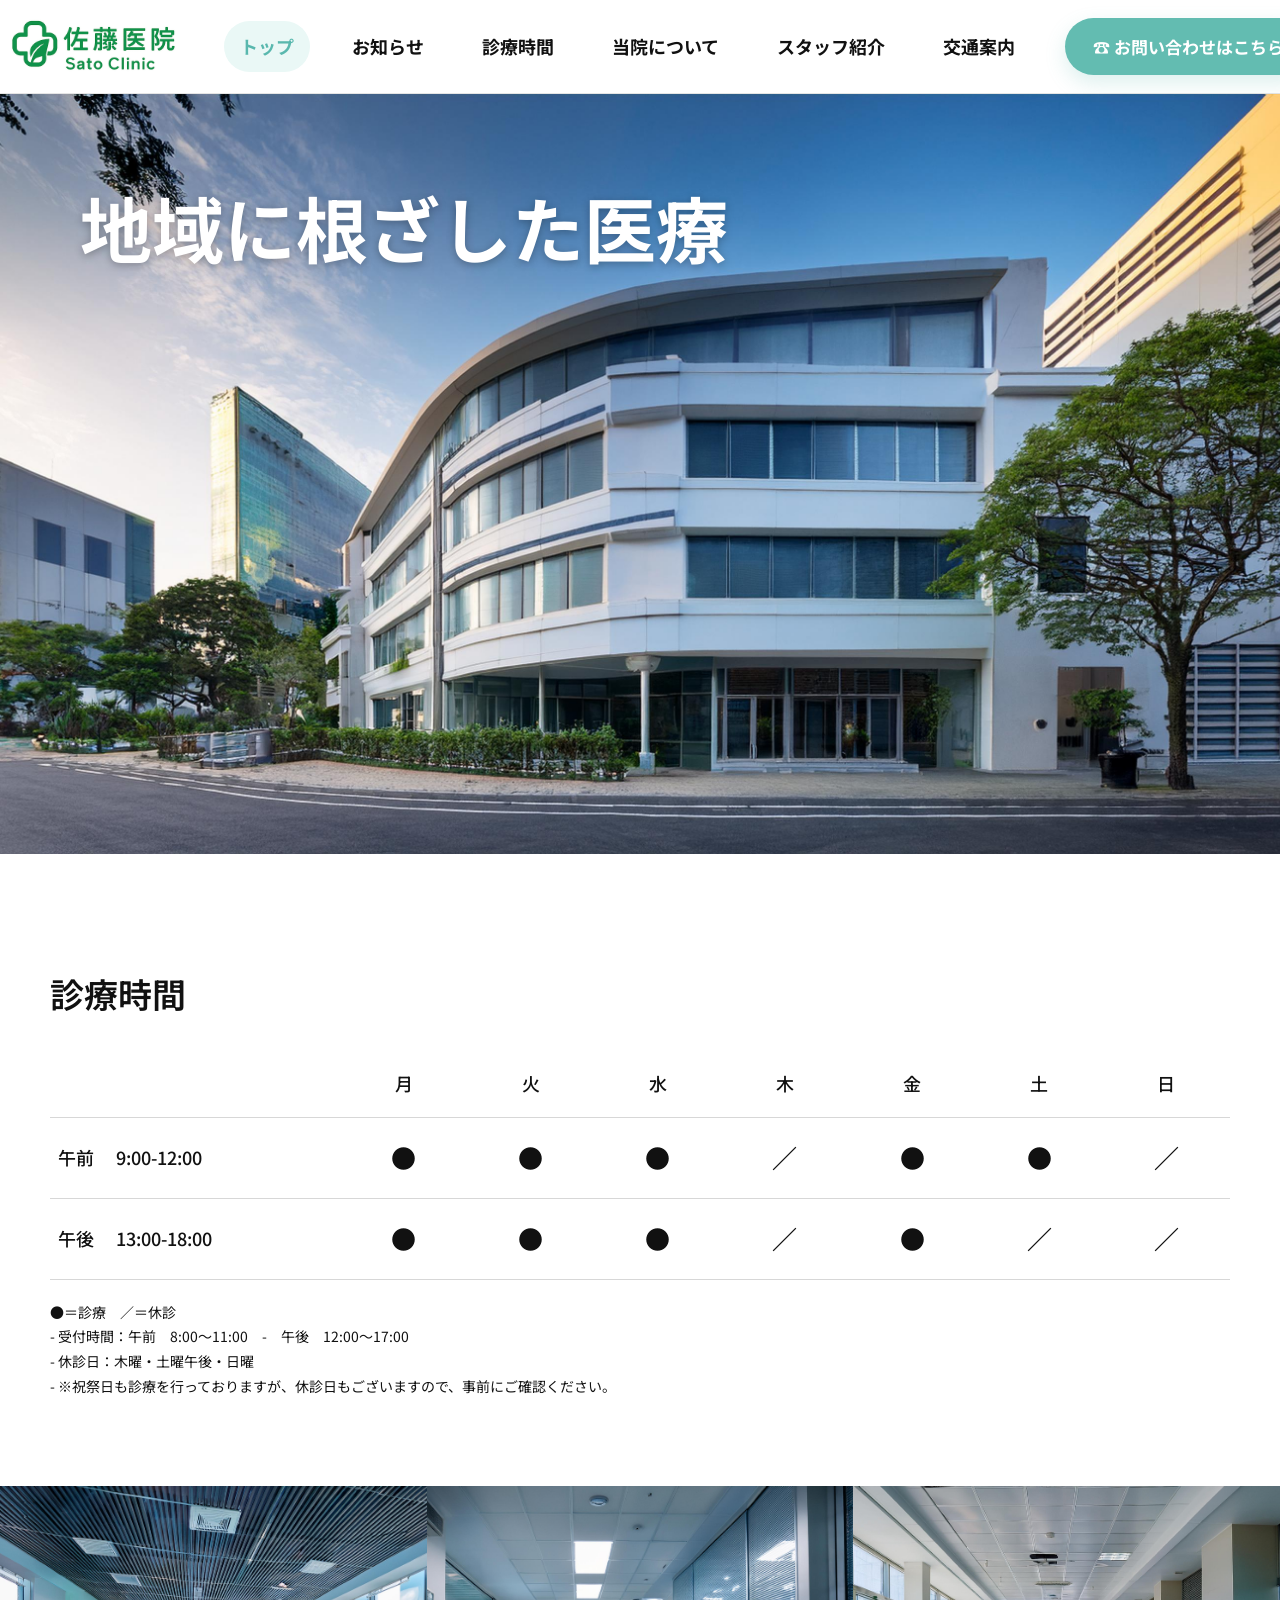
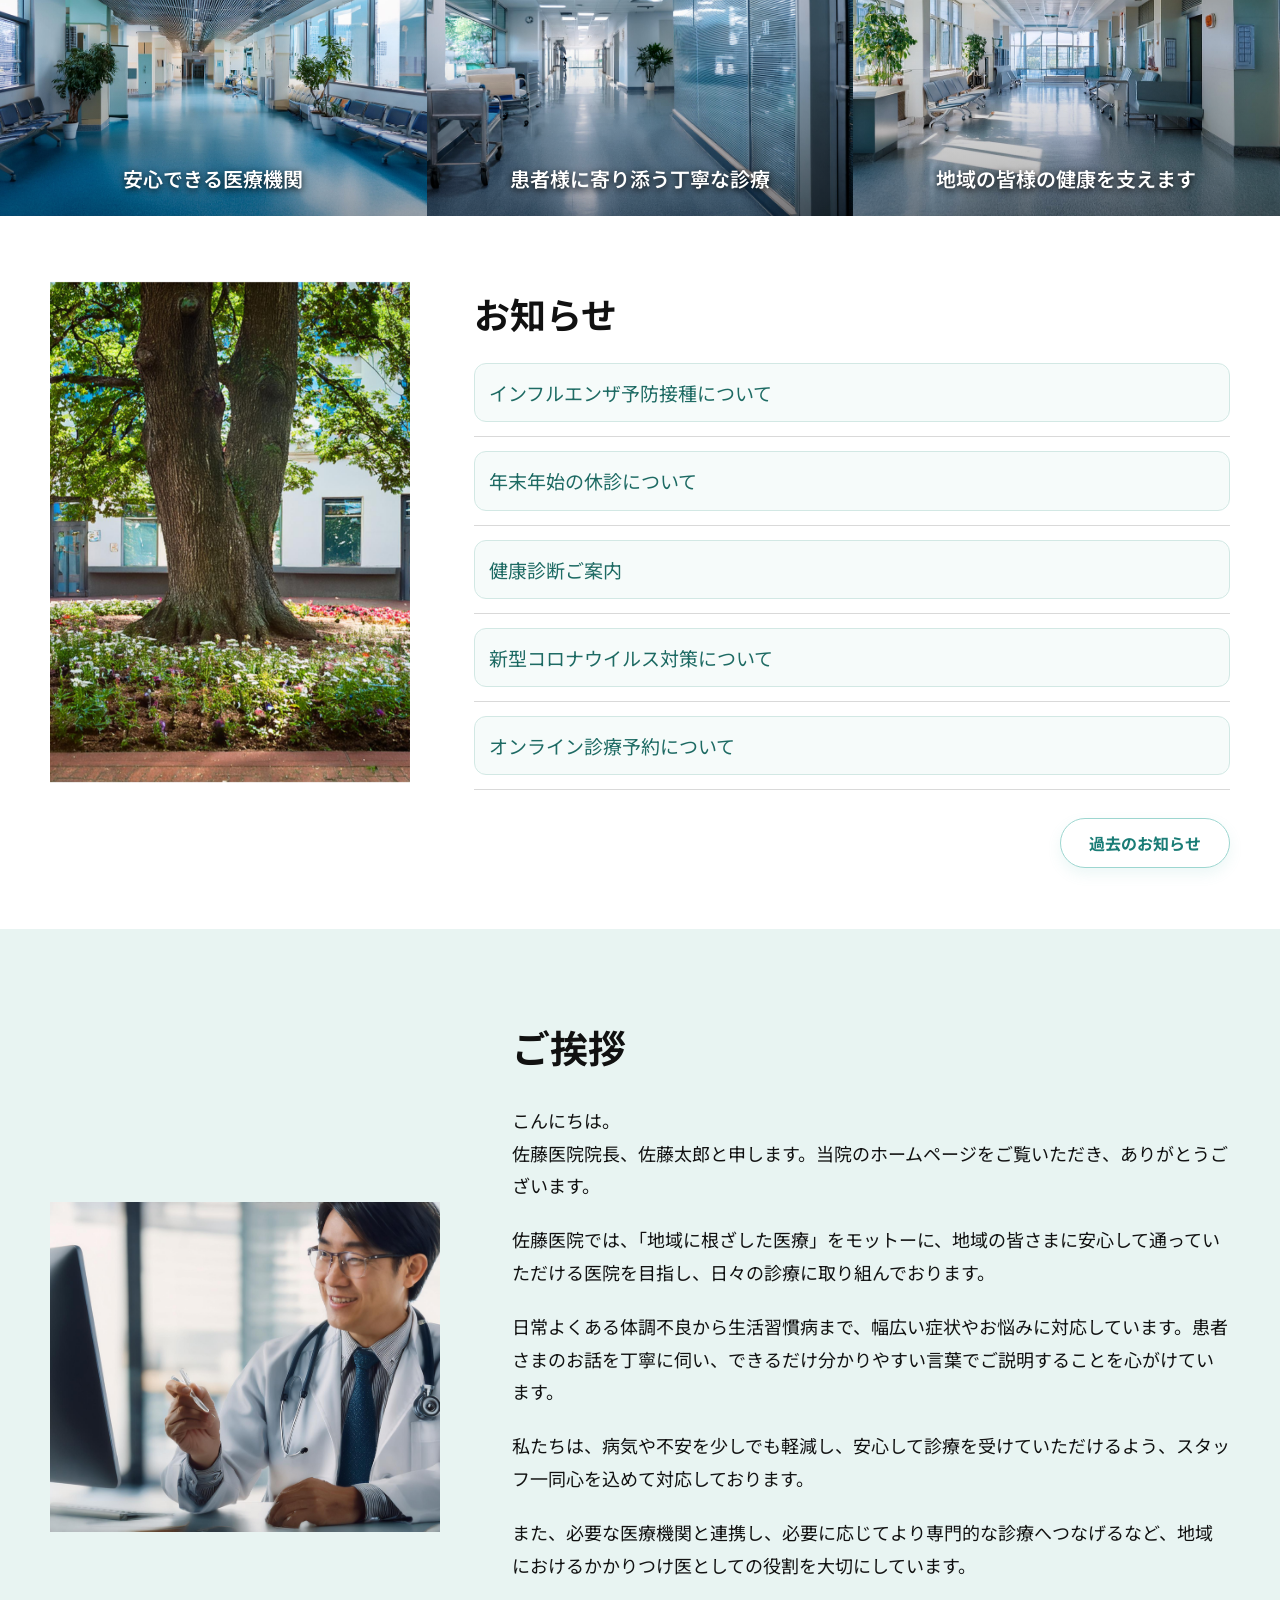
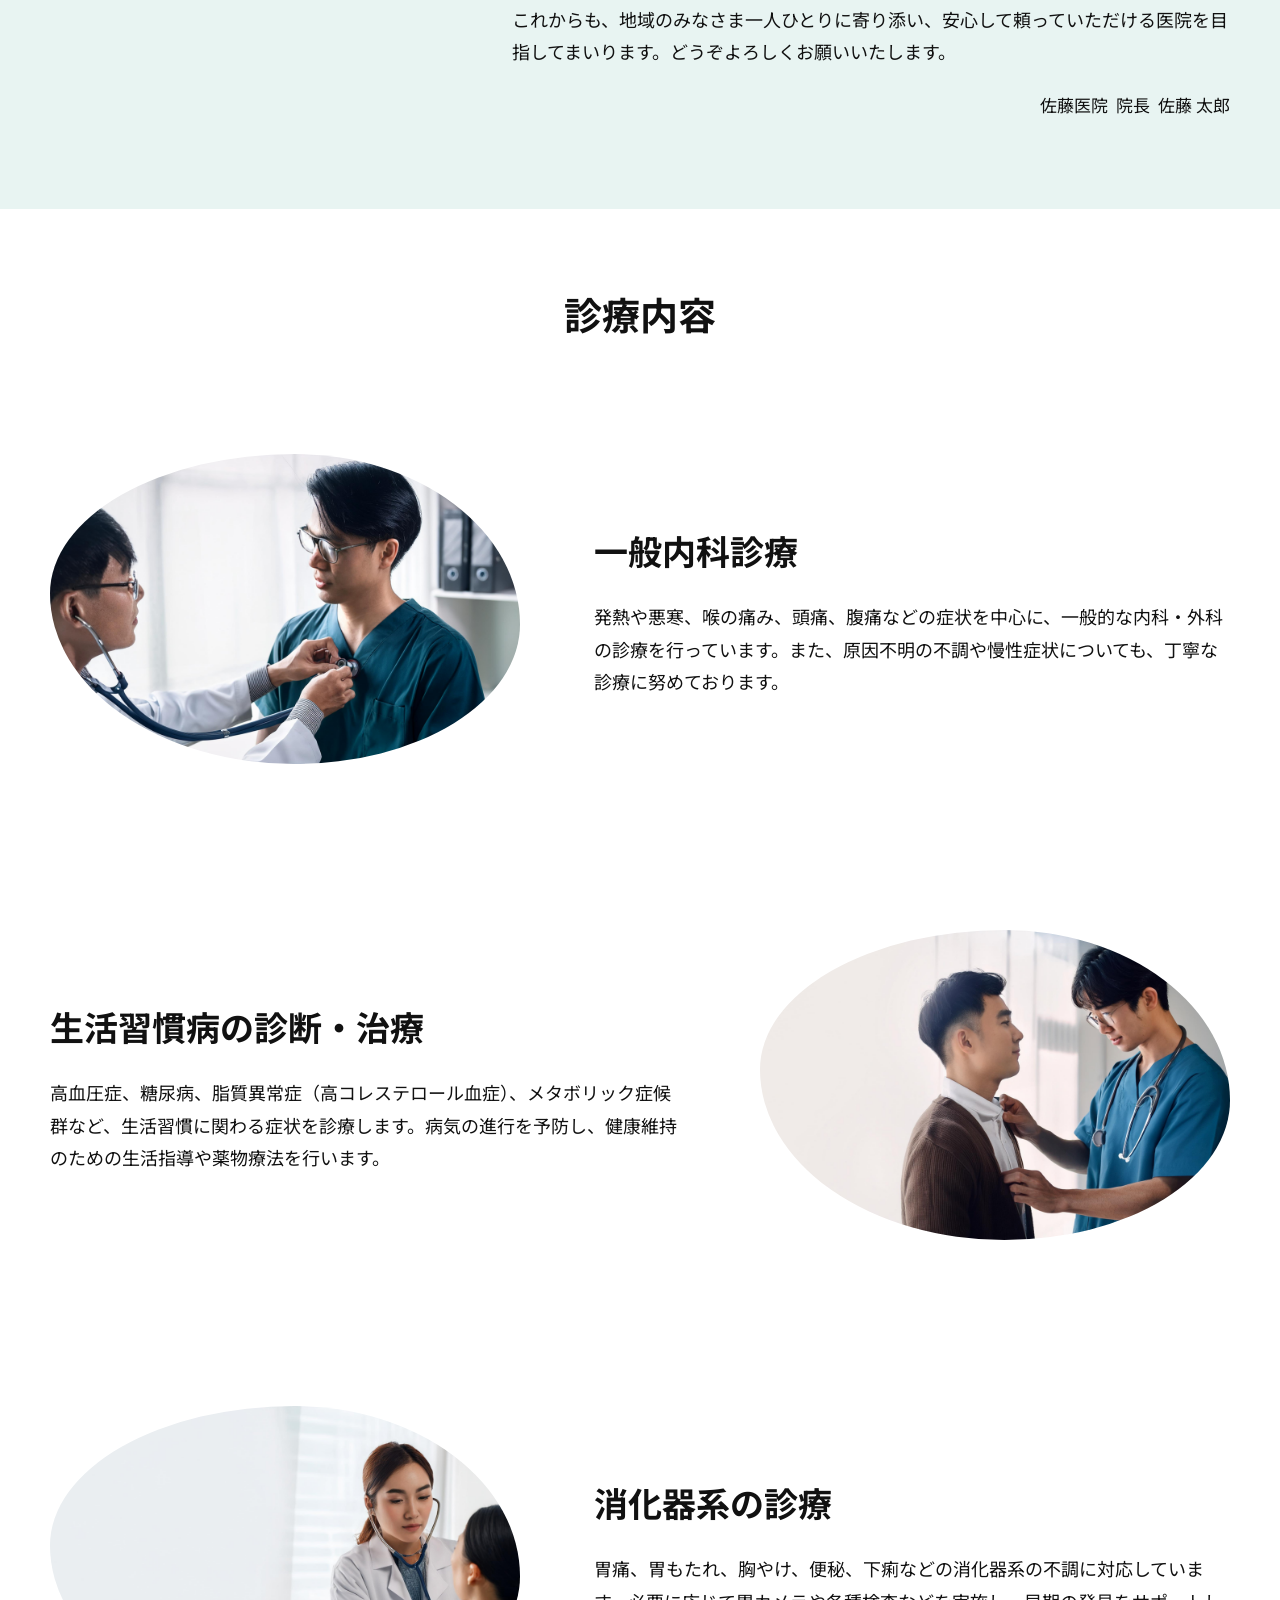
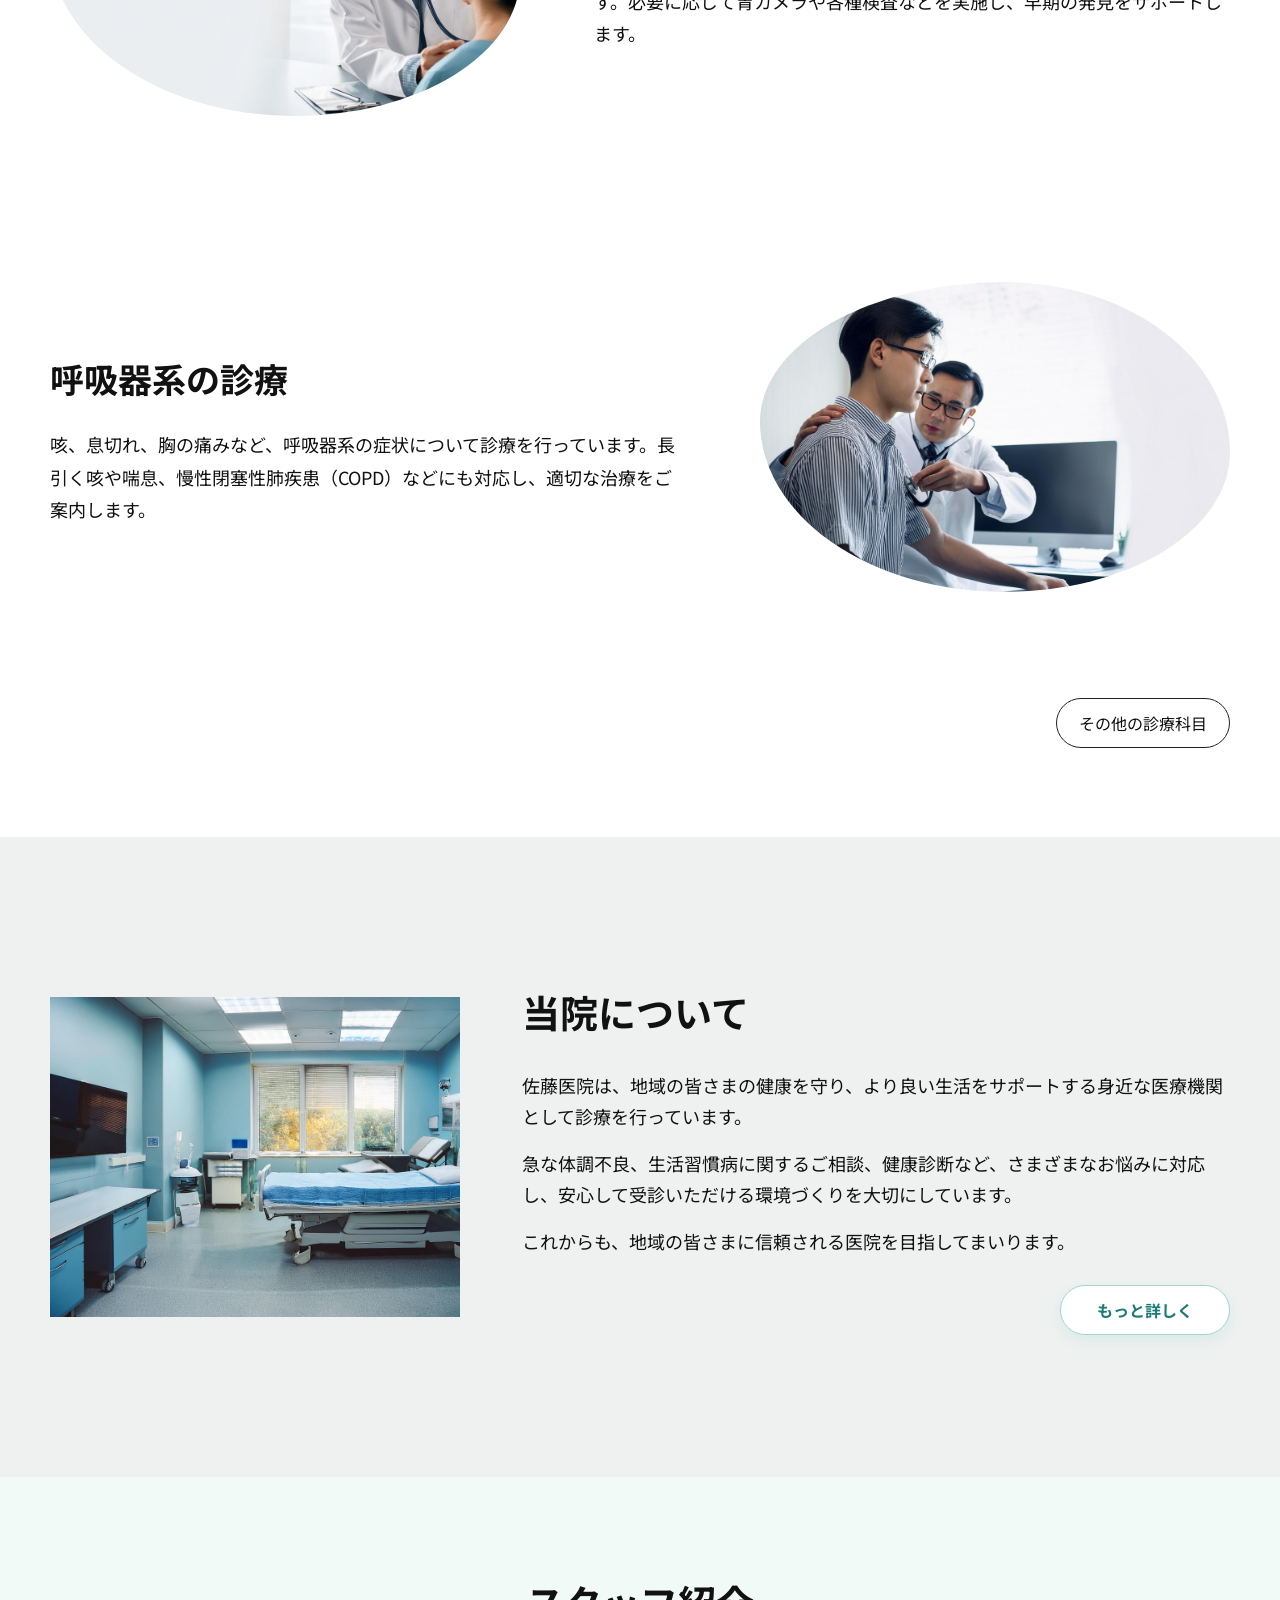
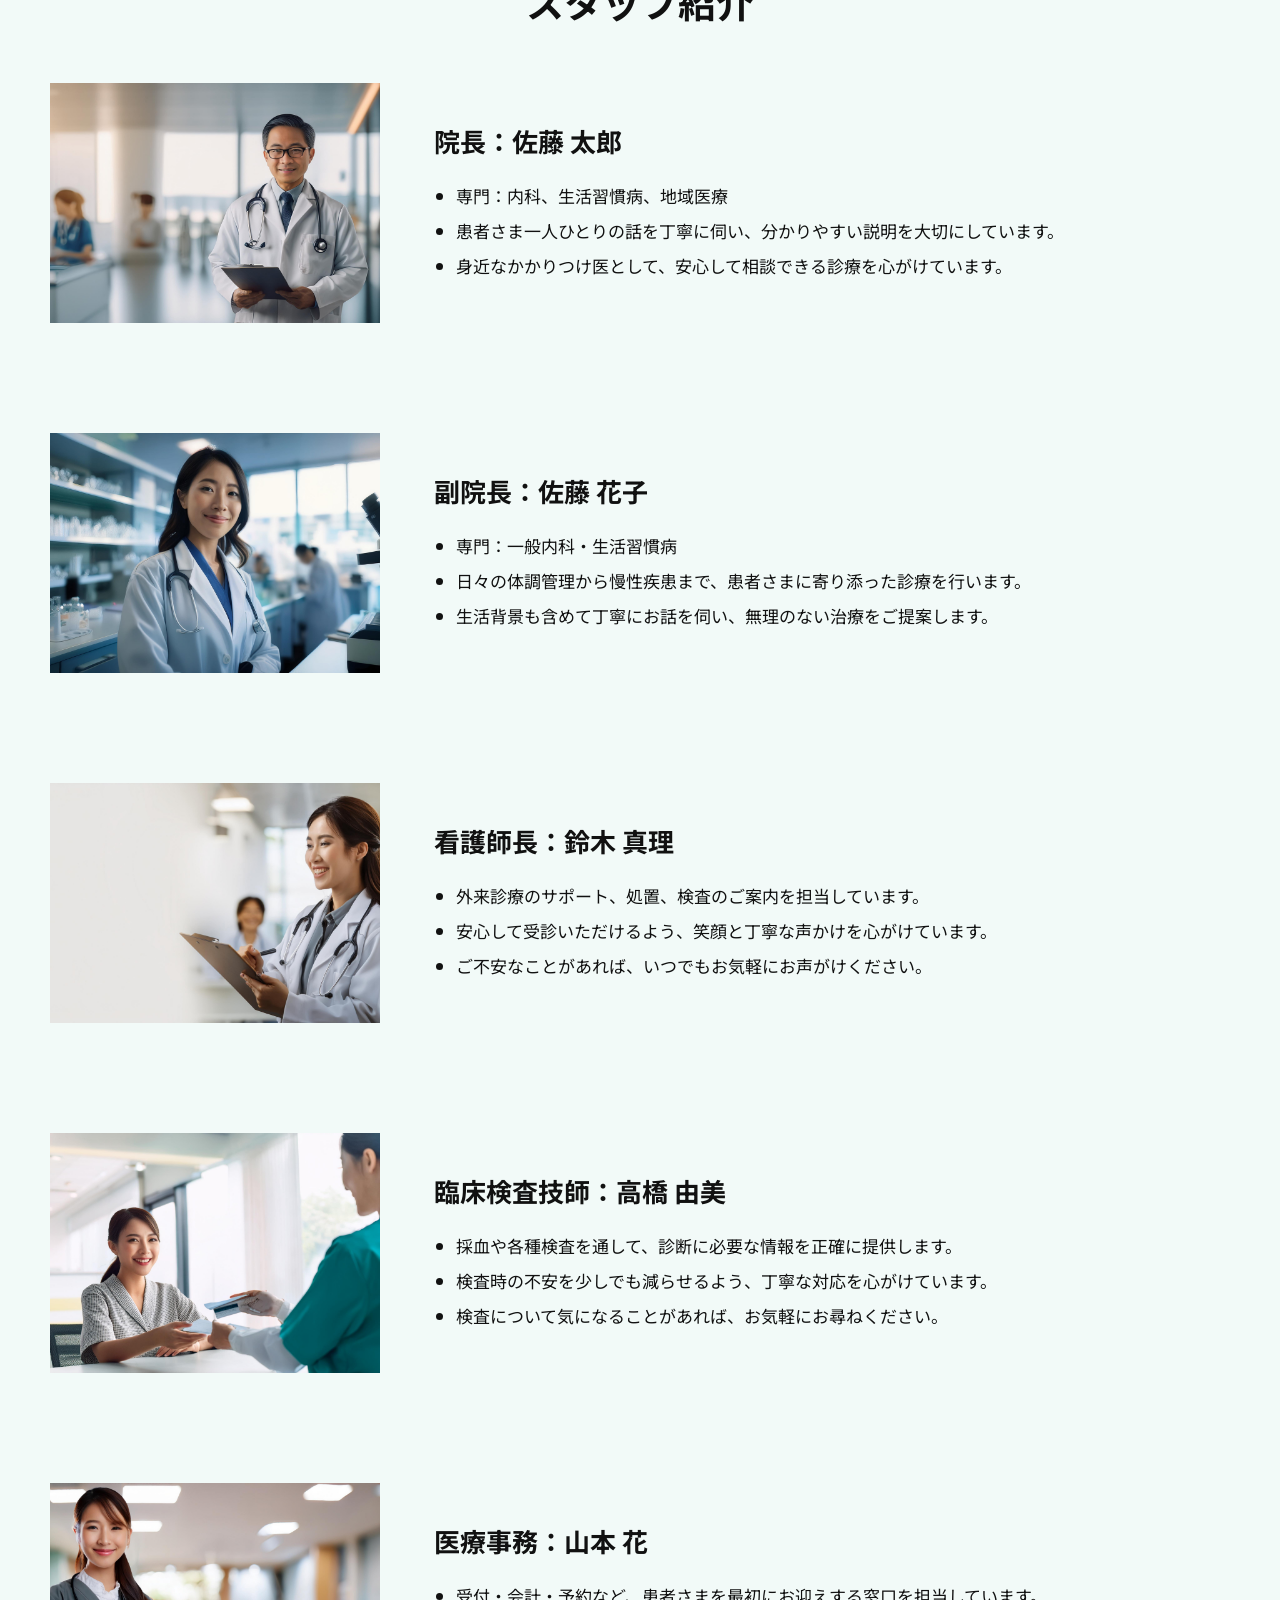
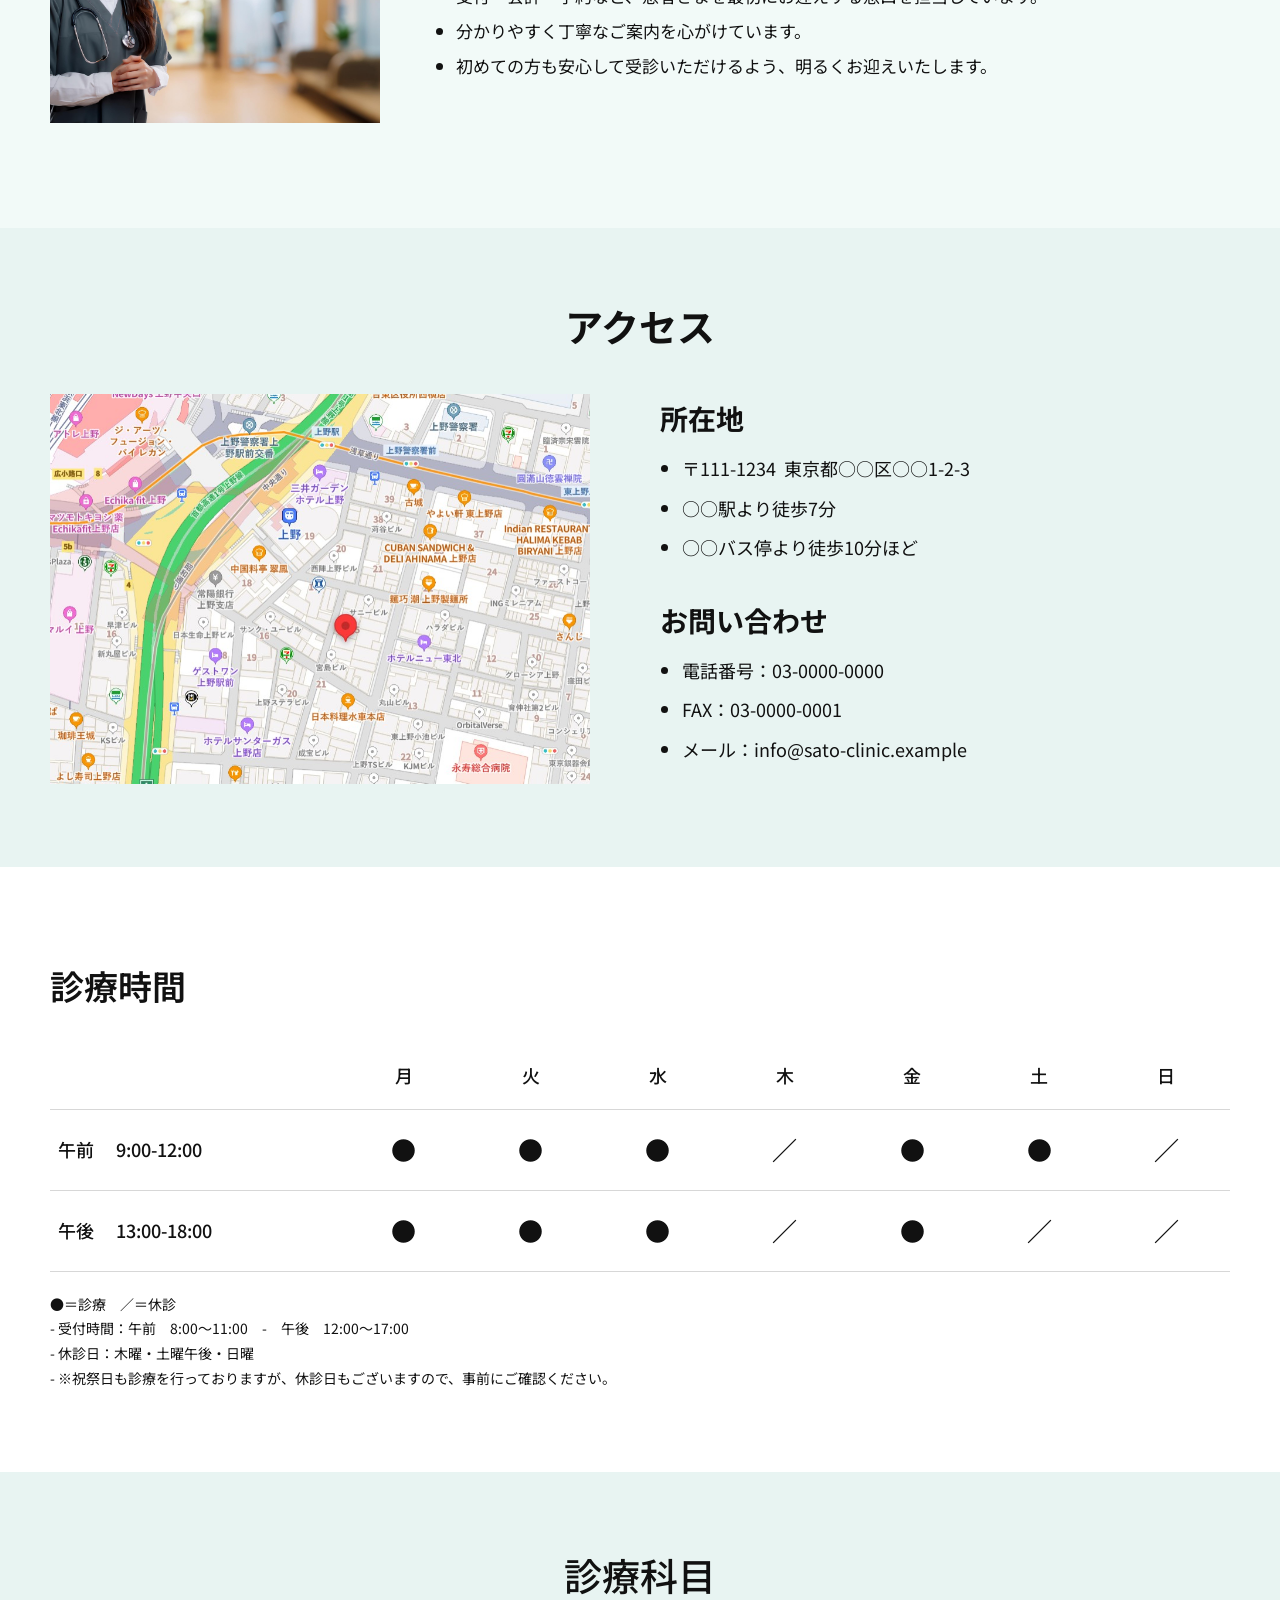
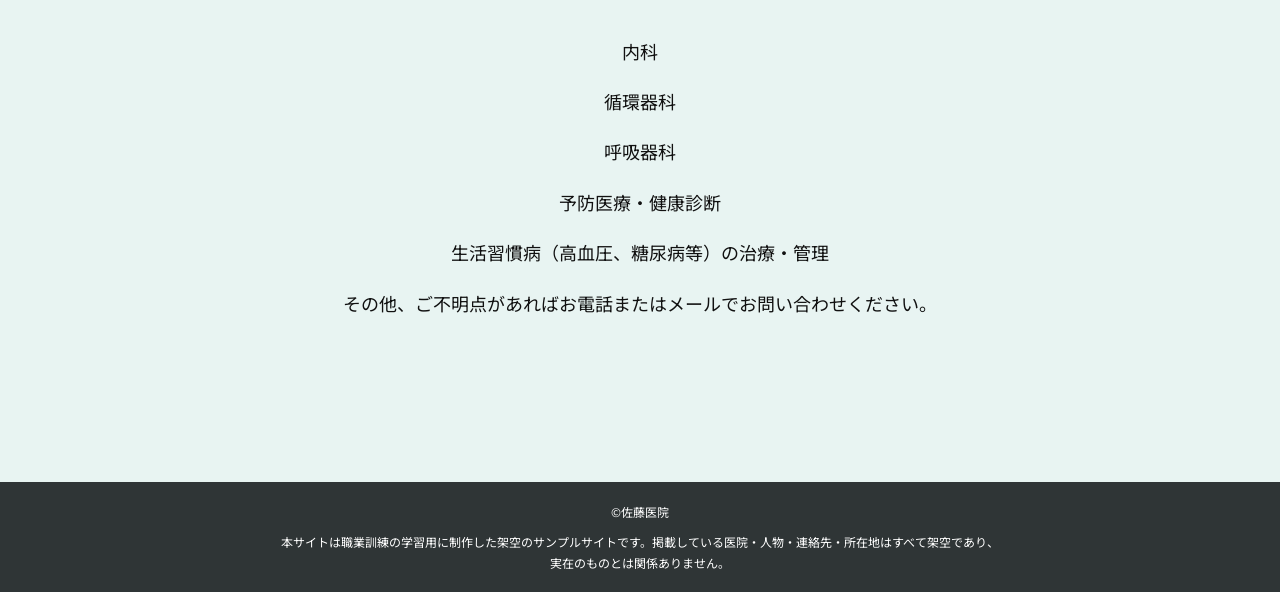
==== commit b14d19eb: "佐藤医院_20261001④" ====
--- a/index.html
+++ b/index.html
@@ -177,7 +177,7 @@
       </div>
     </section>
 
-    <section class="staff" id="staff">
+    <section class="staff section-width" id="staff">
       <h2 class="center-title">スタッフ紹介</h2>
 
       <article class="staff-item">
@@ -188,6 +188,18 @@
             <li>専門：内科、生活習慣病、地域医療</li>
             <li>患者さま一人ひとりの話を丁寧に伺い、分かりやすい説明を大切にしています。</li>
             <li>身近なかかりつけ医として、安心して相談できる診療を心がけています。</li>
+          </ul>
+        </div>
+      </article>
+
+      <article class="staff-item">
+        <img src="./assets/Doctor_Image/takahashi_yumi.jpg" alt="副院長 佐藤花子">
+        <div>
+          <h3>副院長：佐藤 花子</h3>
+          <ul>
+            <li>専門：一般内科・生活習慣病</li>
+            <li>日々の体調管理から慢性疾患まで、患者さまに寄り添った診療を行います。</li>
+            <li>生活背景も含めて丁寧にお話を伺い、無理のない治療をご提案します。</li>
           </ul>
         </div>
       </article>
@@ -300,12 +312,15 @@
 
     <section class="contact" id="contact">
       <div class="section-width contact-inner">
-        <h2>診療窓口</h2>
-        <p>受付</p>
-        <p>電話番号：03-0000-0000</p>
-        <p>FAX番号：03-0000-0001</p>
-        <p>受付時間：午前9:00-12:00 / 午後14:00-18:00</p>
-        <p class="contact-note">ご予約・お問い合わせはお電話またはメールにてお問い合わせください。</p>
+        <h2>診療科目</h2>
+        <ul class="contact-services">
+          <li>内科</li>
+          <li>循環器科</li>
+          <li>呼吸器科</li>
+          <li>予防医療・健康診断</li>
+          <li>生活習慣病（高血圧、糖尿病等）の治療・管理</li>
+        </ul>
+        <p>その他、ご不明点があればお電話またはメールでお問い合わせください。</p>
       </div>
     </section>
   </main>
--- a/css/style.css
+++ b/css/style.css
@@ -158,6 +158,29 @@
   font-size: 72px;
   font-weight: 700;
   text-shadow: 0 2px 8px rgba(0, 0, 0, .28);
+}
+
+@keyframes hero-copy-enter {
+  from {
+    opacity: 0;
+    transform: translateY(24px);
+    filter: blur(6px);
+  }
+  to {
+    opacity: 1;
+    transform: translateY(0);
+    filter: blur(0);
+  }
+}
+
+.hero-copy {
+  animation: hero-copy-enter 1s cubic-bezier(.2, .75, .25, 1) .2s both;
+}
+
+@media (prefers-reduced-motion: reduce) {
+  .hero-copy {
+    animation: none;
+  }
 }
 
 .hours {
@@ -949,6 +972,20 @@
   font-size: 18px;
 }
 
+.contact-services {
+  display: block;
+  margin: 0 auto 20px;
+  padding: 0;
+  list-style: none;
+  text-align: center;
+  font-size: 18px;
+  line-height: 1.8;
+}
+
+.contact-services li {
+  margin: 18px 0;
+}
+
 .contact-note {
   margin-top: 36px !important;
   font-size: 15px !important;
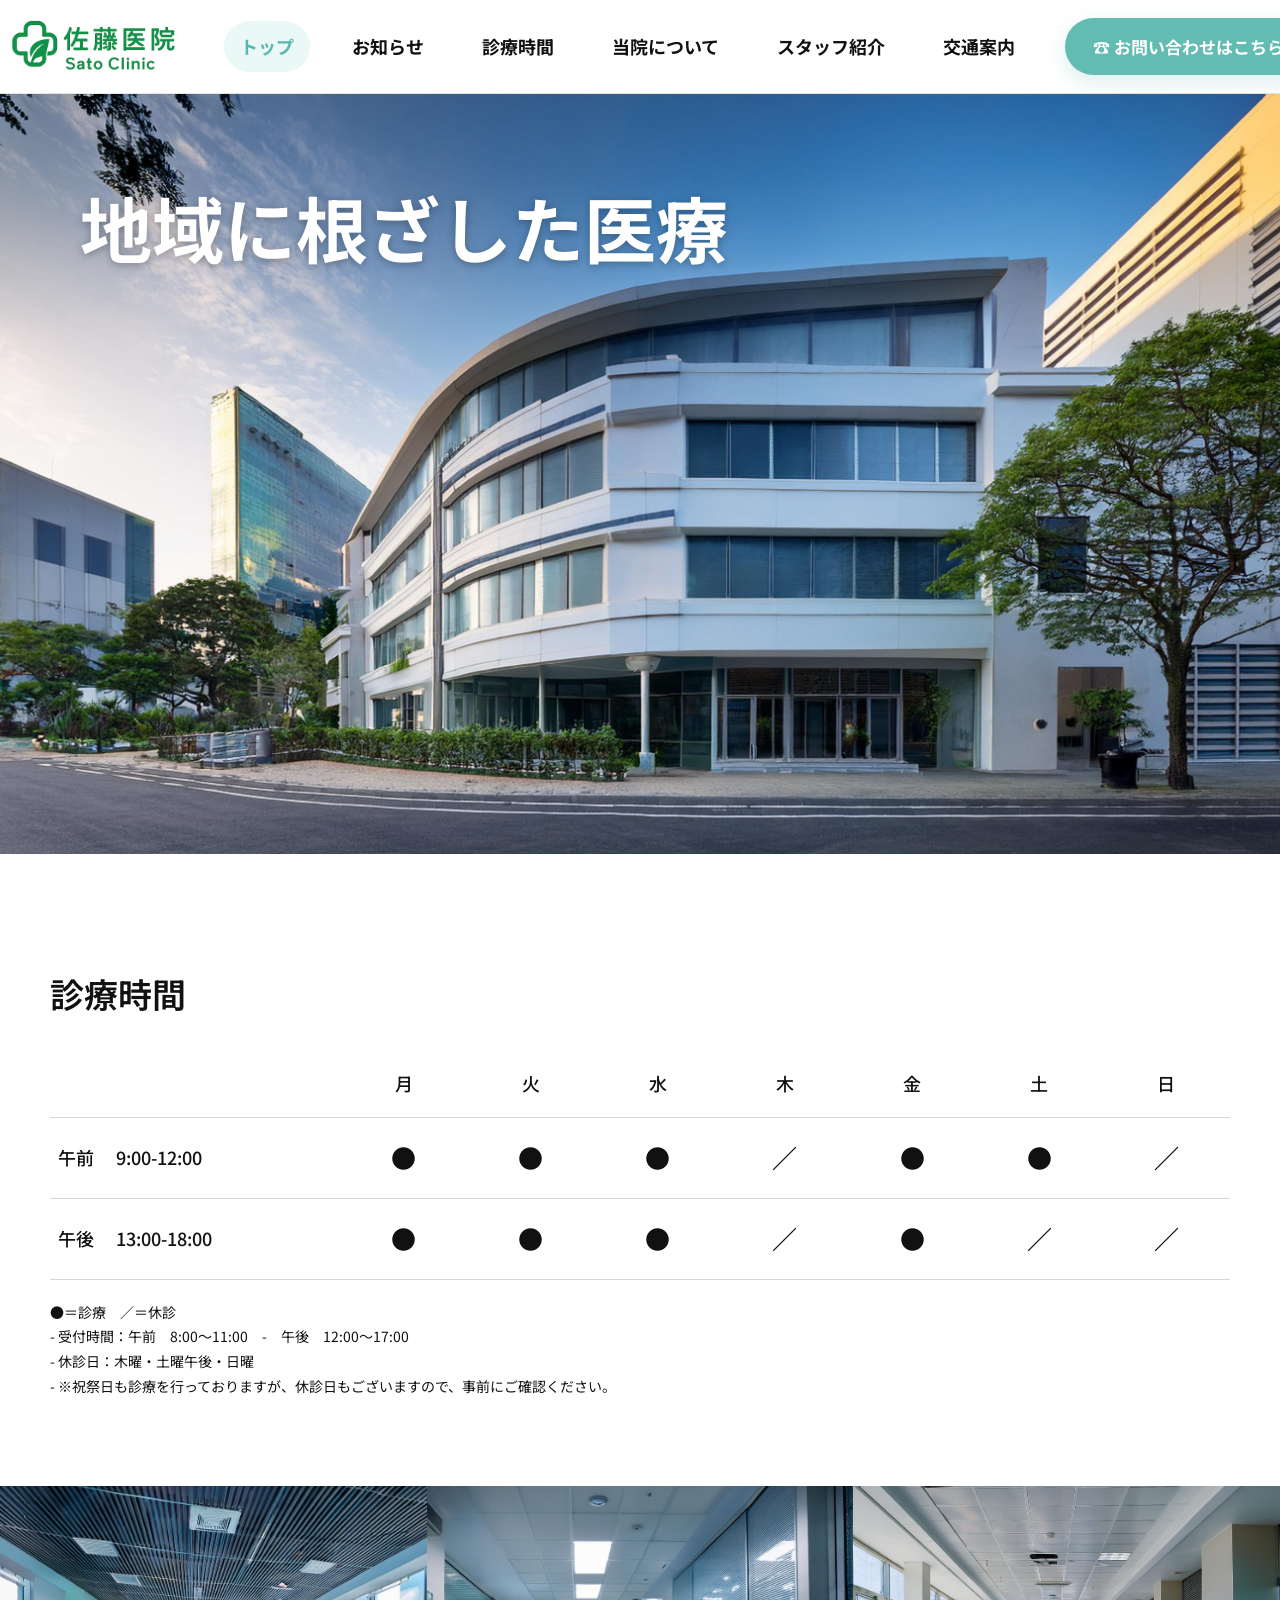
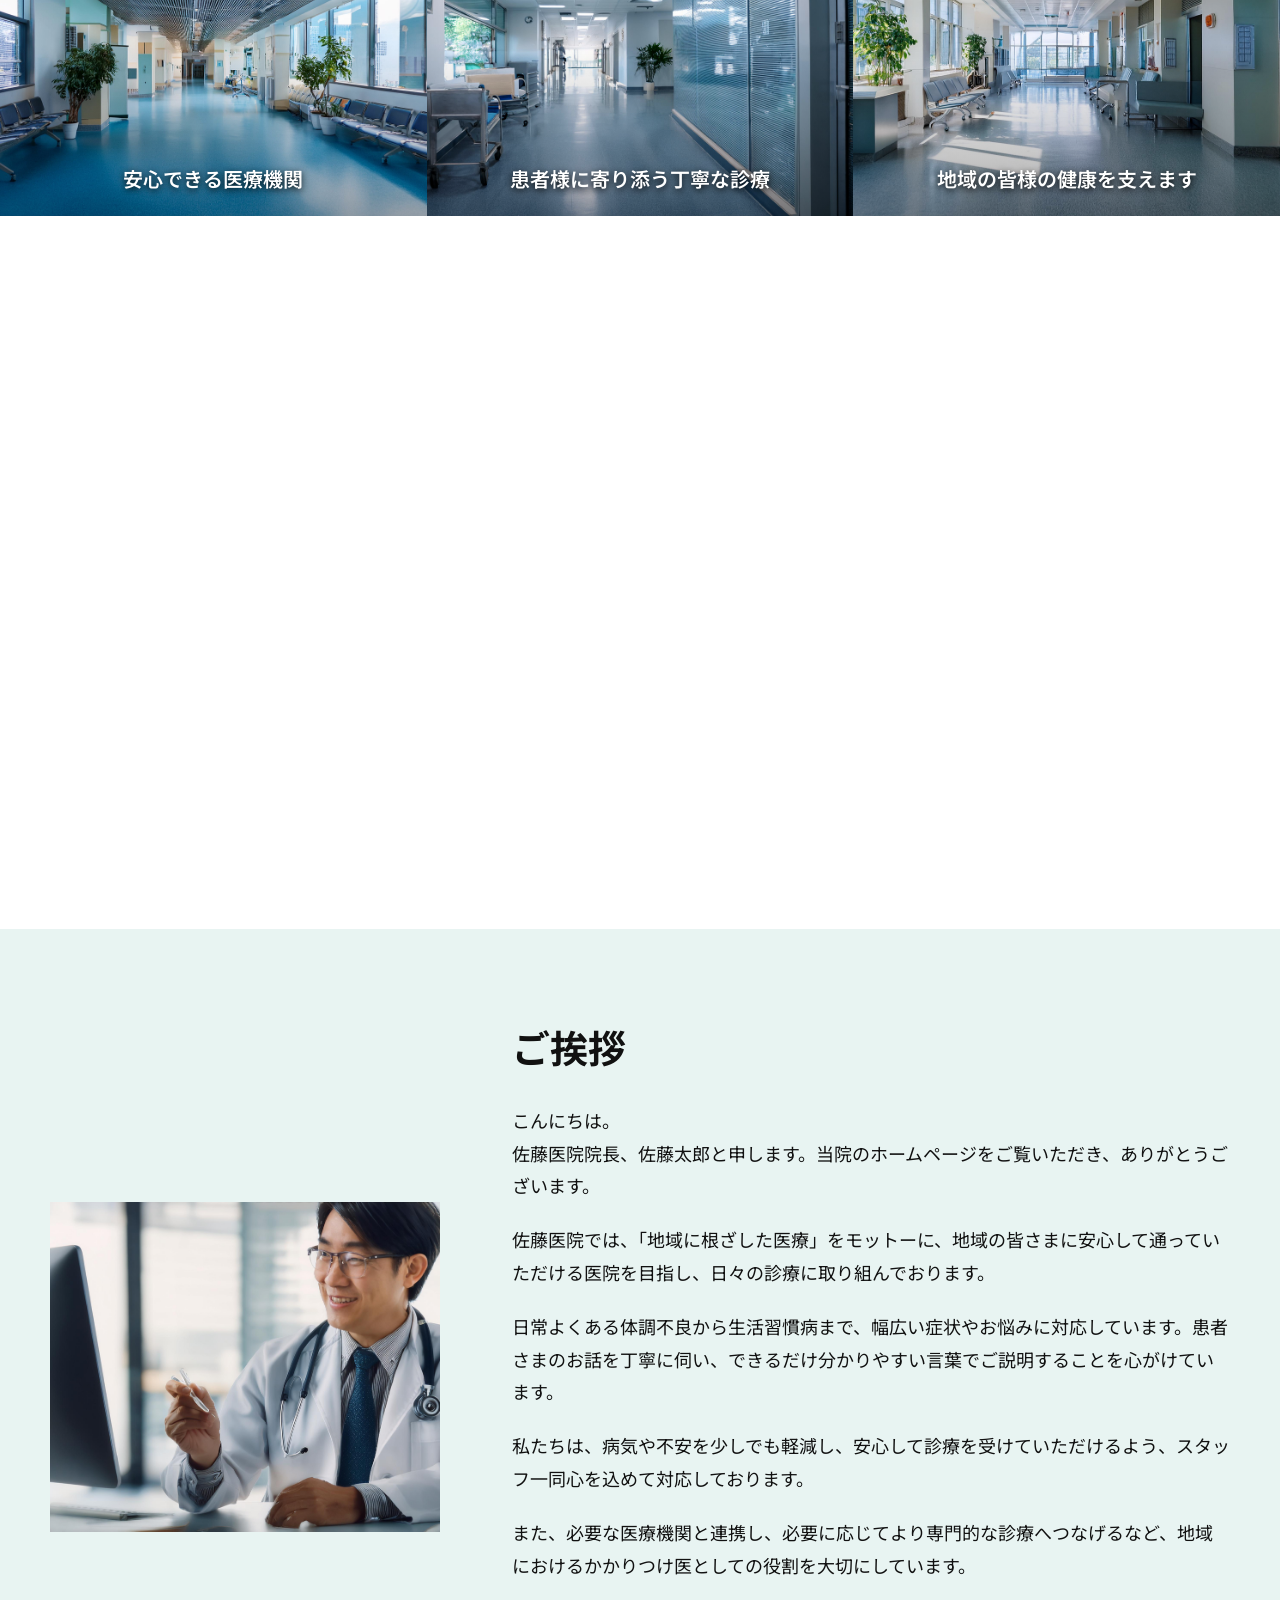
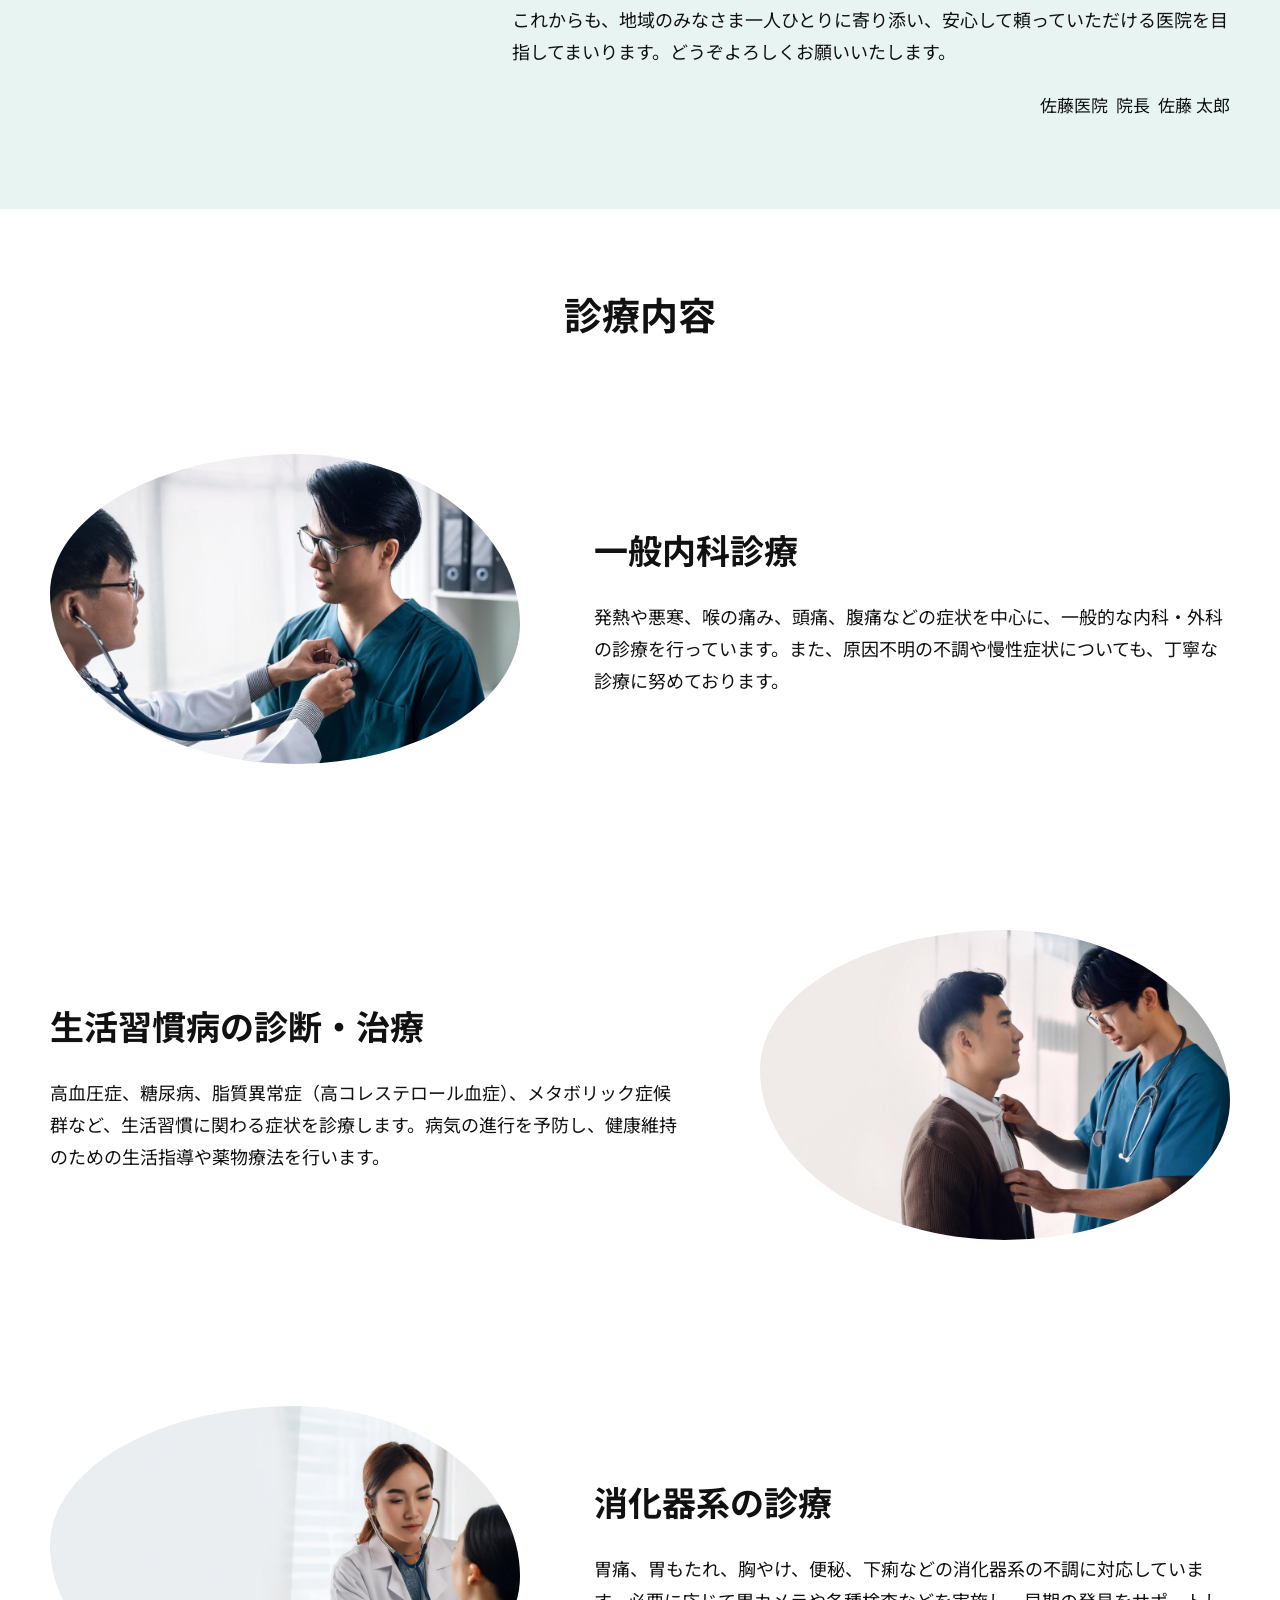
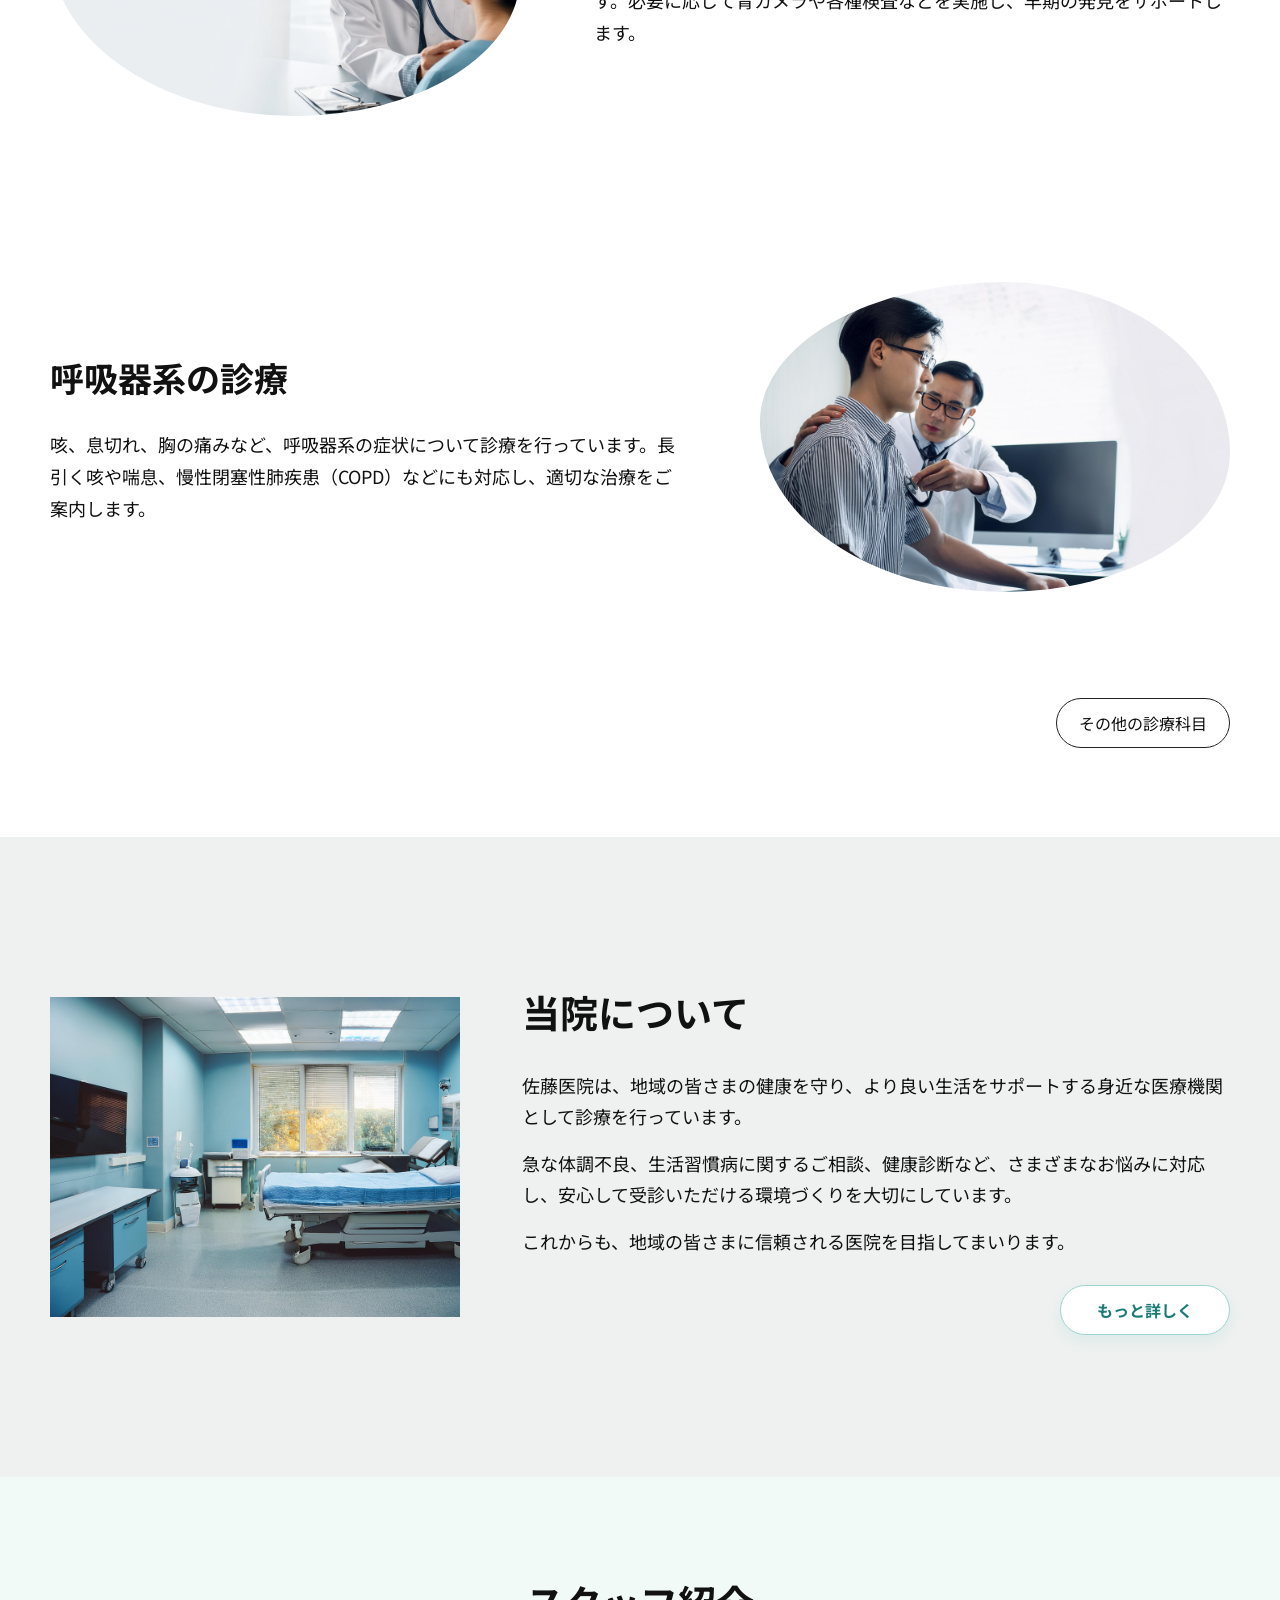
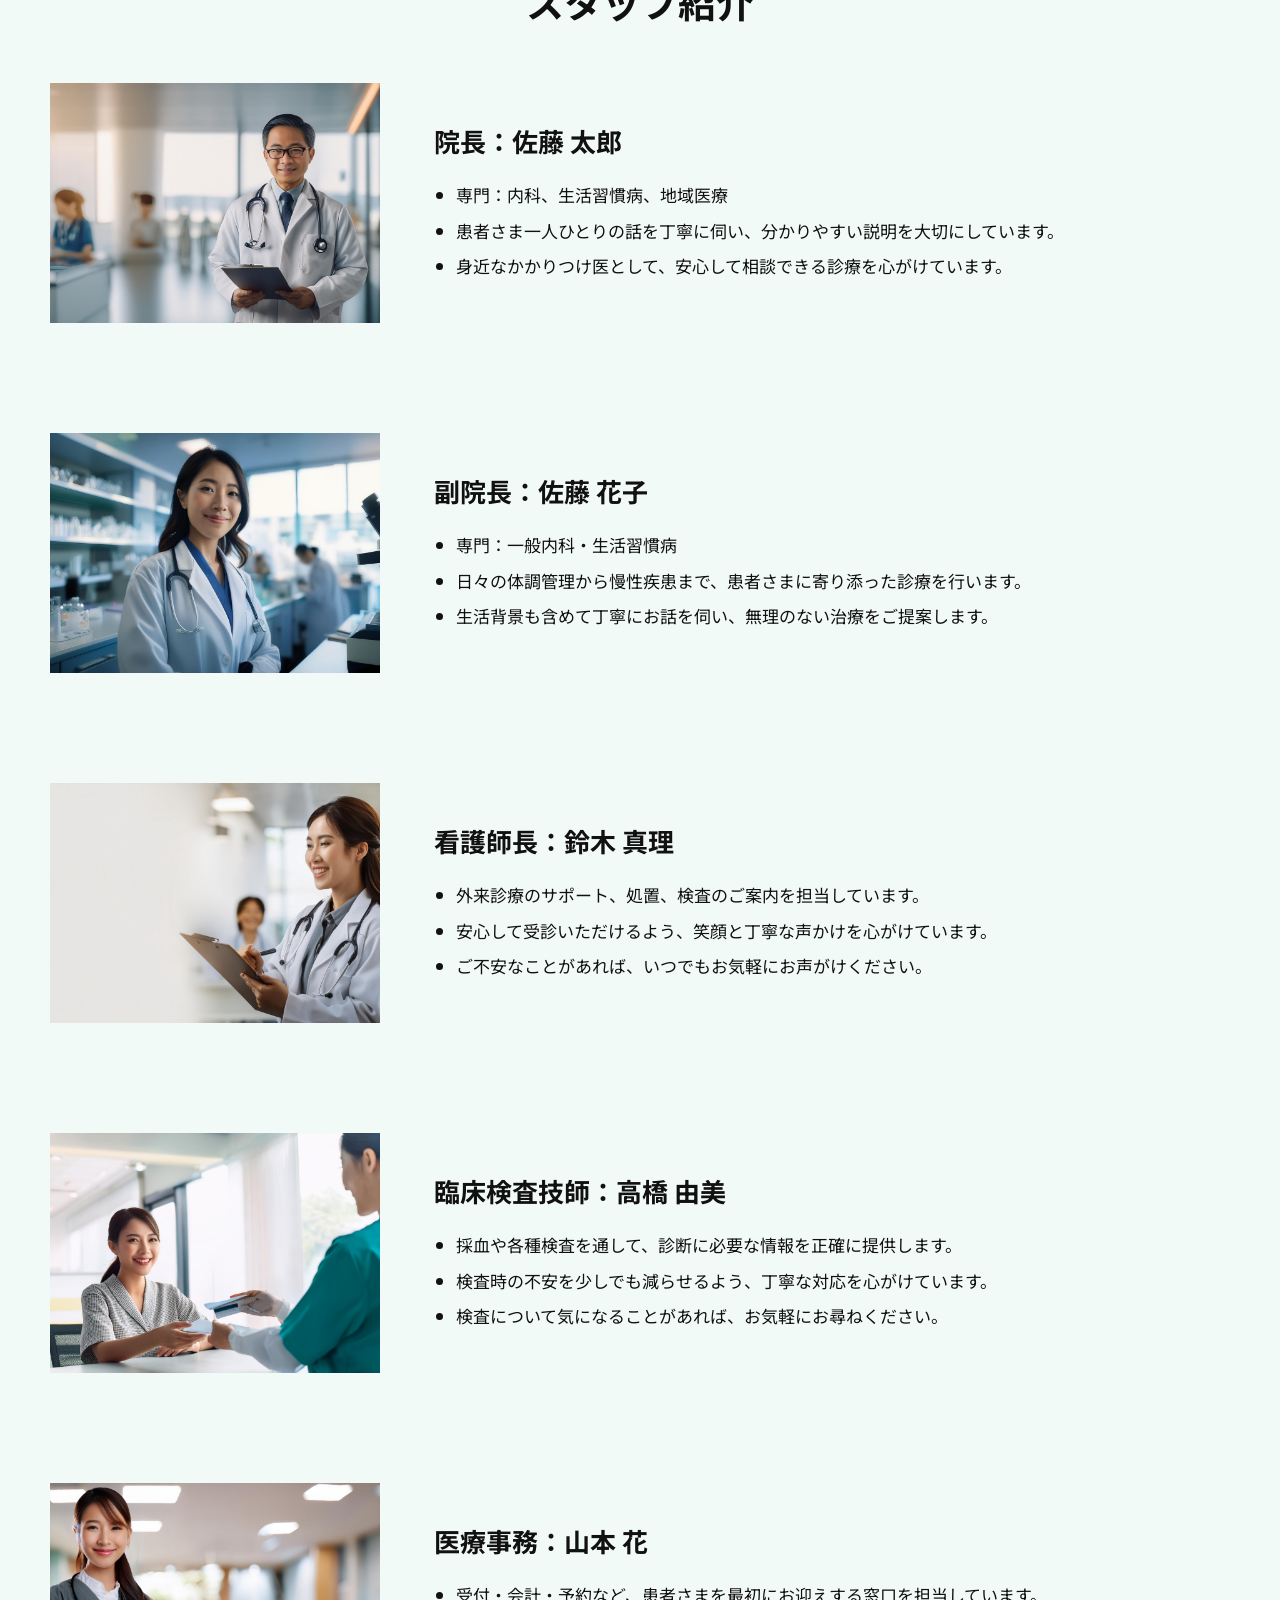
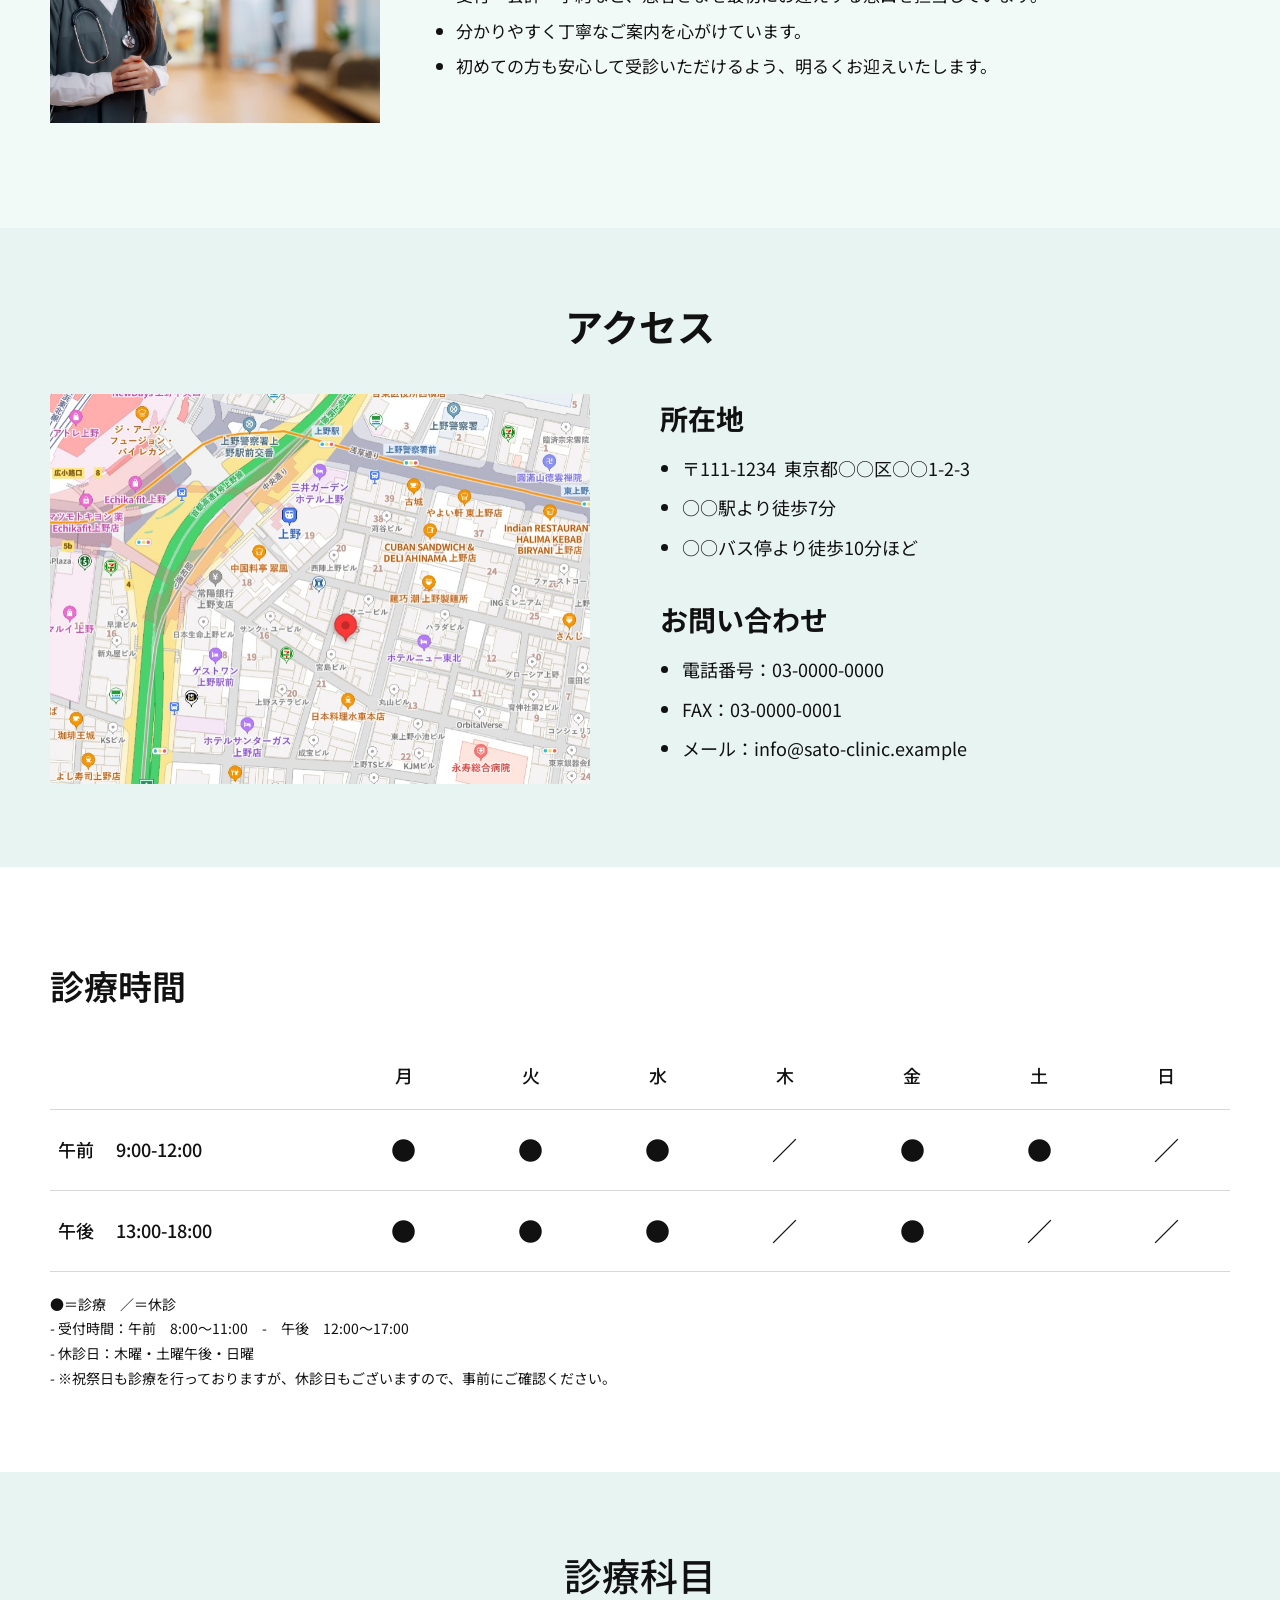
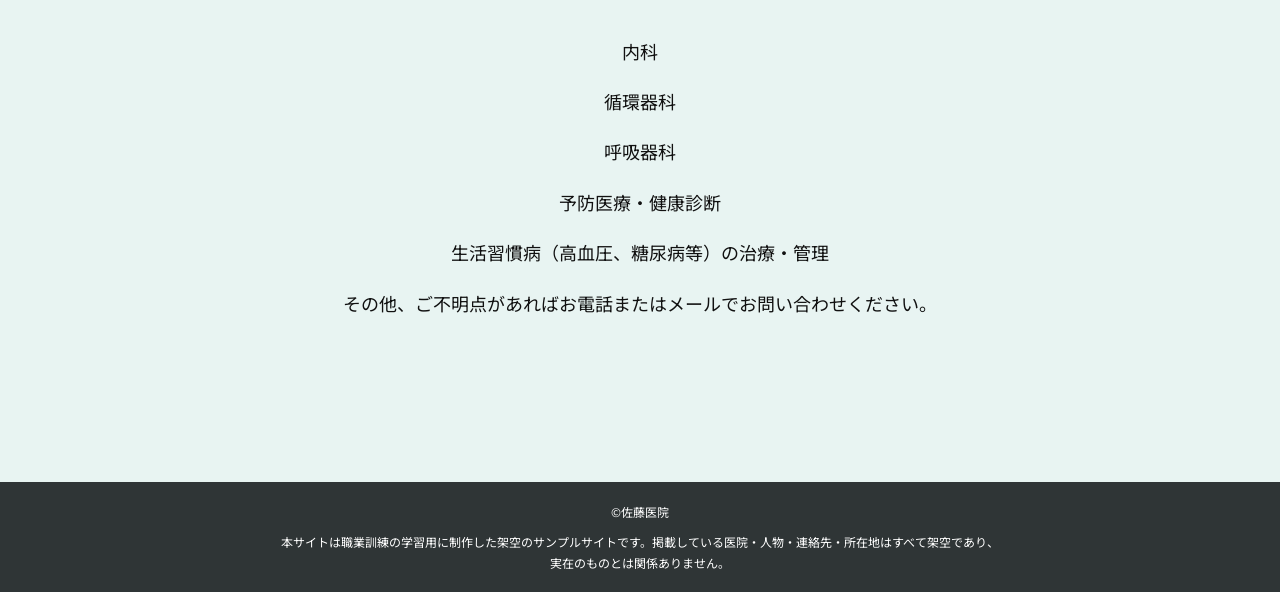
==== commit 9b72d127: "佐藤医院_20261001⑤" ====
--- a/index.html
+++ b/index.html
@@ -336,7 +336,7 @@
     const prefersReducedMotion = window.matchMedia('(prefers-reduced-motion: reduce)').matches;
 
     if (!prefersReducedMotion) {
-      const revealItems = document.querySelectorAll('main section, main article, .photo-strip figure, .news-copy, .greeting-inner, .about-inner, .access-inner, .contact-inner');
+      const revealItems = document.querySelectorAll('main > section');
 
       revealItems.forEach((item) => {
         item.classList.add('reveal');
--- a/css/style.css
+++ b/css/style.css
@@ -36,8 +36,8 @@
 
 .reveal {
   opacity: 0;
-  transform: translateY(20px);
-  transition: opacity .6s ease, transform .6s ease;
+  transform: translateY(28px);
+  transition: opacity .8s ease-out, transform .8s ease-out;
   will-change: opacity, transform;
 }
 
@@ -1018,20 +1018,319 @@
 
 @media (max-width: 1250px) {
   .section-width {
-    width: 1040px;
+    width: min(1040px, calc(100% - 48px));
+  }
+
+  .staff {
+    width: 100%;
   }
 
   .header-inner {
-    width: 1160px;
-    gap: 22px;
+    width: min(1160px, calc(100% - 40px));
+    gap: clamp(10px, 1.8vw, 22px);
+  }
+
+  .logo {
+    width: clamp(112px, 15vw, 180px);
   }
 
   .nav {
-    gap: 26px;
-    font-size: 16px;
+    gap: clamp(4px, 1.2vw, 16px);
+    font-size: clamp(12px, 1.3vw, 16px);
+  }
+
+  .nav a {
+    padding: 8px clamp(4px, .8vw, 12px);
+  }
+
+  .contact-btn {
+    padding: clamp(10px, 1.2vw, 14px) clamp(12px, 1.8vw, 22px);
+    font-size: clamp(12px, 1.4vw, 17px);
   }
 
   .hero-copy {
     left: 40px;
   }
+
+  .news {
+    grid-template-columns: minmax(0, .9fr) minmax(0, 1.6fr);
+    gap: clamp(24px, 4vw, 48px);
+  }
+
+  .news-photo {
+    width: 100%;
+  }
+
+  .greeting-inner {
+    grid-template-columns: minmax(0, .9fr) minmax(0, 1.4fr);
+    gap: clamp(24px, 4vw, 48px);
+  }
+
+  .greeting-inner > img {
+    width: 100%;
+  }
+
+  .medical-item,
+  .medical-item.image-right {
+    grid-template-columns: minmax(0, 1fr) minmax(0, 1fr);
+    gap: clamp(24px, 5vw, 60px);
+  }
+
+  .medical-item img {
+    width: 100%;
+  }
+
+  .about-inner {
+    grid-template-columns: minmax(0, .9fr) minmax(0, 1.1fr);
+    gap: clamp(24px, 4vw, 48px);
+  }
+
+  .about-inner > img {
+    width: 100%;
+  }
+
+  .staff-item {
+    grid-template-columns: minmax(240px, .8fr) minmax(0, 1fr);
+    gap: clamp(24px, 4vw, 48px);
+  }
+
+  .staff-item img {
+    width: 100%;
+  }
+
+  .access-inner {
+    grid-template-columns: minmax(0, 1.1fr) minmax(0, 1fr);
+    gap: clamp(24px, 4vw, 48px);
+  }
+
+  .access-inner > img {
+    width: 100%;
+  }
+}
+@media (max-width: 768px) {
+  body { font-size: 16px; }
+  .site-header { height: auto; padding: 10px 0 6px; }
+  .header-inner {
+    width: calc(100% - 28px);
+    flex-wrap: wrap;
+    gap: 6px 10px;
+  }
+  .logo { width: 112px; }
+  .nav {
+    order: 3;
+    flex: 0 0 100%;
+    flex-wrap: wrap;
+    gap: 4px;
+    overflow: visible;
+    font-size: 13px;
+  }
+  .nav a { flex: 0 0 auto; min-height: 38px; padding: 8px 10px; }
+  .contact-btn { margin-left: auto; padding: 8px 10px; font-size: 11px; }
+
+  .section-width { width: calc(100% - 32px); }
+  .hero { height: min(72svh, 560px); min-height: 380px; }
+  .hero-copy {
+    top: 34px;
+    left: 20px;
+    right: 20px;
+    font-size: clamp(34px, 8vw, 54px);
+    line-height: 1.35;
+  }
+
+  .hours, .hours-bottom { padding: 54px 0 46px; }
+  .hours h2 { margin-bottom: 18px; font-size: 28px; }
+  .hours th, .hours td { padding: 10px 2px; }
+  .hours thead th { font-size: 12px; }
+  .hours thead th:first-child, .hours tbody th { width: 76px; }
+  .hours tbody th { font-size: 12px; white-space: normal; }
+  .hours tbody th .time-label, .hours tbody th .time-range {
+    display: block;
+    width: auto;
+    font-size: 11px;
+    line-height: 1.5;
+  }
+  .hours tbody td { font-size: 16px; }
+  .hours-notes { font-size: 12px; }
+
+  .photo-strip { height: auto; grid-template-columns: 1fr; }
+  .photo-strip figure { height: 210px; }
+  .photo-strip img { width: 100%; height: 100%; object-fit: cover; }
+
+  .news {
+    min-height: 0;
+    padding: 48px 0;
+    grid-template-columns: minmax(0, 1fr);
+    gap: 24px;
+  }
+  .news-photo { width: 100%; height: 240px; }
+  .news-copy h2, .greeting-copy h2, .about h2 { font-size: 30px; }
+  .news-copy li { font-size: 16px; }
+  .news-copy li a { padding: 12px; }
+
+  .greeting, .about { padding: 48px 0; }
+  .greeting-inner, .about-inner, .access-inner {
+    min-height: 0;
+    grid-template-columns: minmax(0, 1fr);
+    gap: 24px;
+  }
+  .greeting-inner > img, .about-inner > img {
+    width: 100%;
+    height: 240px;
+    object-fit: cover;
+  }
+  .greeting-copy p, .about p { font-size: 16px; }
+
+  .medical { padding: 54px 0 60px; }
+  .center-title { margin-bottom: 30px; font-size: 30px; }
+  .medical-item, .medical-item.image-right {
+    min-height: 0;
+    grid-template-columns: minmax(0, 1fr);
+    gap: 16px;
+    margin-bottom: 42px;
+  }
+  .medical-item.image-right img { order: -1; }
+  .medical-item img { width: 100%; height: 230px; }
+  .medical-item h3 { margin-bottom: 12px; font-size: 23px; }
+  .medical-item p { font-size: 16px; }
+
+  .staff { width: 100%; padding: 54px 0 48px; }
+  .staff > * { width: calc(100% - 32px); max-width: none; }
+  .staff-item {
+    min-height: 0;
+    grid-template-columns: minmax(0, 1fr);
+    gap: 14px;
+    margin-bottom: 36px;
+  }
+  .staff-item img { width: 100%; height: 230px; object-fit: cover; }
+  .staff-item h3 { margin-bottom: 10px; font-size: 22px; }
+  .staff-item li { font-size: 15px; }
+
+  .access { padding: 50px 0; }
+  .access-inner > img { width: 100%; height: 240px; }
+  .access-copy h3 { font-size: 23px; }
+  .access-copy li { font-size: 16px; overflow-wrap: anywhere; }
+
+  .contact { min-height: 0; padding: 50px 0 56px; }
+  .contact h2 { margin-bottom: 20px; font-size: 30px; }
+  .contact p, .contact-services { font-size: 16px; }
+  .contact-services li { margin: 10px 0; }
+
+  .footer-disclaimer { font-size: 11px; }
+  .footer-disclaimer br { display: none; }
+
+  .services-page, .about-page, .news-detail-page, .news-archive-page {
+    padding: 40px 0 56px;
+  }
+  .services-wrap, .about-page-wrap, .news-detail-wrap, .news-archive-wrap {
+    width: auto;
+    max-width: none;
+    margin: 0 16px;
+  }
+  .services-header h1, .about-page-header h1, .archive-header h1 { font-size: 32px; }
+  .services-grid, .about-page-content {
+    grid-template-columns: minmax(0, 1fr);
+    gap: 16px;
+  }
+  .service-card { padding: 20px; }
+  .service-card h2, .about-page-card h2 { font-size: 23px; }
+  .service-card p, .about-page-card p { font-size: 16px; }
+  .about-page-card { padding: 22px 20px; }
+  .about-page-image img { height: 240px; }
+  .news-detail-header h1 { font-size: 30px; }
+  .news-detail-article { padding: 24px 20px; }
+  .news-detail-article h2 { font-size: 23px; }
+  .news-detail-article p, .news-detail-article li { font-size: 16px; }
+  .archive-item h2 { font-size: 22px; }
+  .archive-meta { flex-wrap: wrap; gap: 6px 10px; }
+}
+
+@media (max-width: 480px) {
+  body { font-size: 15px; }
+  .header-inner { width: calc(100% - 24px); }
+  .logo { width: 100px; }
+  .contact-btn { padding: 7px 9px; font-size: 10px; }
+  .nav {
+    display: grid;
+    grid-template-columns: repeat(3, minmax(0, 1fr));
+    gap: 4px;
+  }
+  .nav a {
+    min-width: 0;
+    min-height: 36px;
+    padding: 7px 4px;
+    font-size: 11px;
+    white-space: normal;
+  }
+
+  .section-width { width: calc(100% - 28px); }
+  .hero { height: min(68svh, 460px); min-height: 320px; }
+  .hero-copy {
+    top: 26px;
+    left: 16px;
+    right: 16px;
+    font-size: clamp(28px, 8vw, 38px);
+    line-height: 1.35;
+  }
+
+  .hours, .hours-bottom { padding: 42px 0 36px; }
+  .hours h2 { margin-bottom: 14px; font-size: 25px; }
+  .hours th, .hours td { padding: 8px 1px; }
+  .hours thead th { font-size: 11px; }
+  .hours thead th:first-child, .hours tbody th { width: 68px; }
+  .hours tbody th .time-label, .hours tbody th .time-range { font-size: 10px; }
+  .hours tbody td { font-size: 14px; }
+  .hours-notes { font-size: 11px; }
+
+  .photo-strip figure { height: 175px; }
+  .news { padding: 38px 0; gap: 20px; }
+  .news-photo { height: 200px; }
+  .news-copy h2, .greeting-copy h2, .about h2 { font-size: 27px; }
+  .news-copy li { font-size: 15px; }
+
+  .greeting, .about { padding: 38px 0; }
+  .greeting-inner, .about-inner, .access-inner { gap: 18px; }
+  .greeting-inner > img, .about-inner > img { height: 210px; }
+  .greeting-copy p, .about p { font-size: 15px; }
+
+  .medical { padding: 44px 0 48px; }
+  .center-title { margin-bottom: 24px; font-size: 26px; }
+  .medical-item, .medical-item.image-right { gap: 12px; margin-bottom: 34px; }
+  .medical-item img { height: 205px; }
+  .medical-item h3 { font-size: 21px; }
+  .medical-item p { font-size: 15px; }
+
+  .staff { padding: 44px 0 38px; }
+  .staff > * { width: calc(100% - 28px); }
+  .staff-item { gap: 10px; margin-bottom: 30px; }
+  .staff-item img { height: 205px; }
+  .staff-item h3 { font-size: 20px; }
+  .staff-item li { font-size: 14px; }
+
+  .access { padding: 40px 0; }
+  .access-inner > img { height: 210px; }
+  .access-copy h3 { font-size: 21px; }
+  .access-copy li { font-size: 15px; }
+
+  .contact { padding: 40px 0 44px; }
+  .contact h2 { font-size: 26px; }
+  .contact p, .contact-services { font-size: 15px; }
+  .contact-services li { margin: 8px 0; }
+
+  .footer-disclaimer { font-size: 10px; }
+  .services-page, .about-page, .news-detail-page, .news-archive-page {
+    padding: 32px 0 44px;
+  }
+  .services-wrap, .about-page-wrap, .news-detail-wrap, .news-archive-wrap {
+    margin-right: 14px;
+    margin-left: 14px;
+  }
+  .services-header h1, .about-page-header h1, .archive-header h1 { font-size: 28px; }
+  .service-card { padding: 18px; }
+  .service-card h2, .about-page-card h2, .news-detail-article h2 { font-size: 21px; }
+  .service-card p, .about-page-card p, .news-detail-article p, .news-detail-article li { font-size: 15px; }
+  .about-page-card { padding: 20px 18px; }
+  .about-page-image img { height: 210px; }
+  .news-detail-header h1 { font-size: 26px; }
+  .news-detail-article { padding: 20px 16px; }
+  .archive-item h2 { font-size: 20px; }
 }
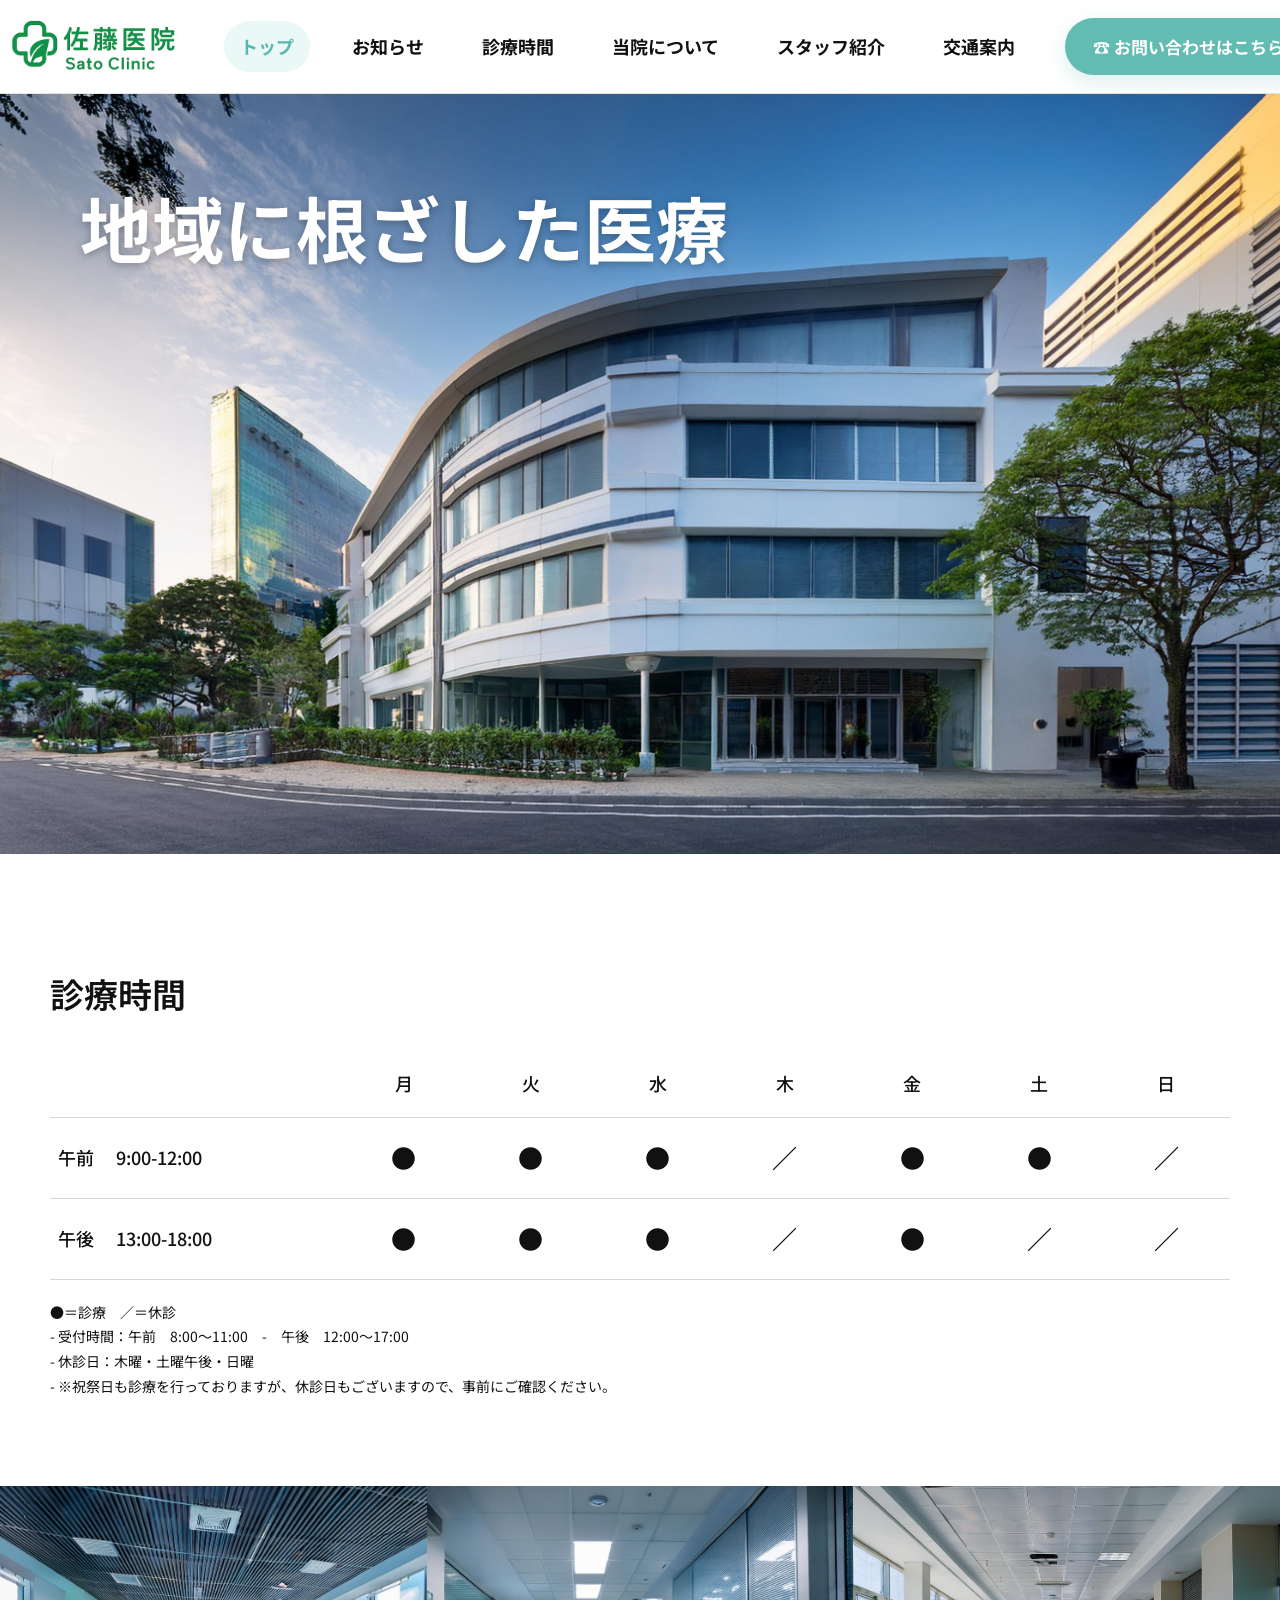
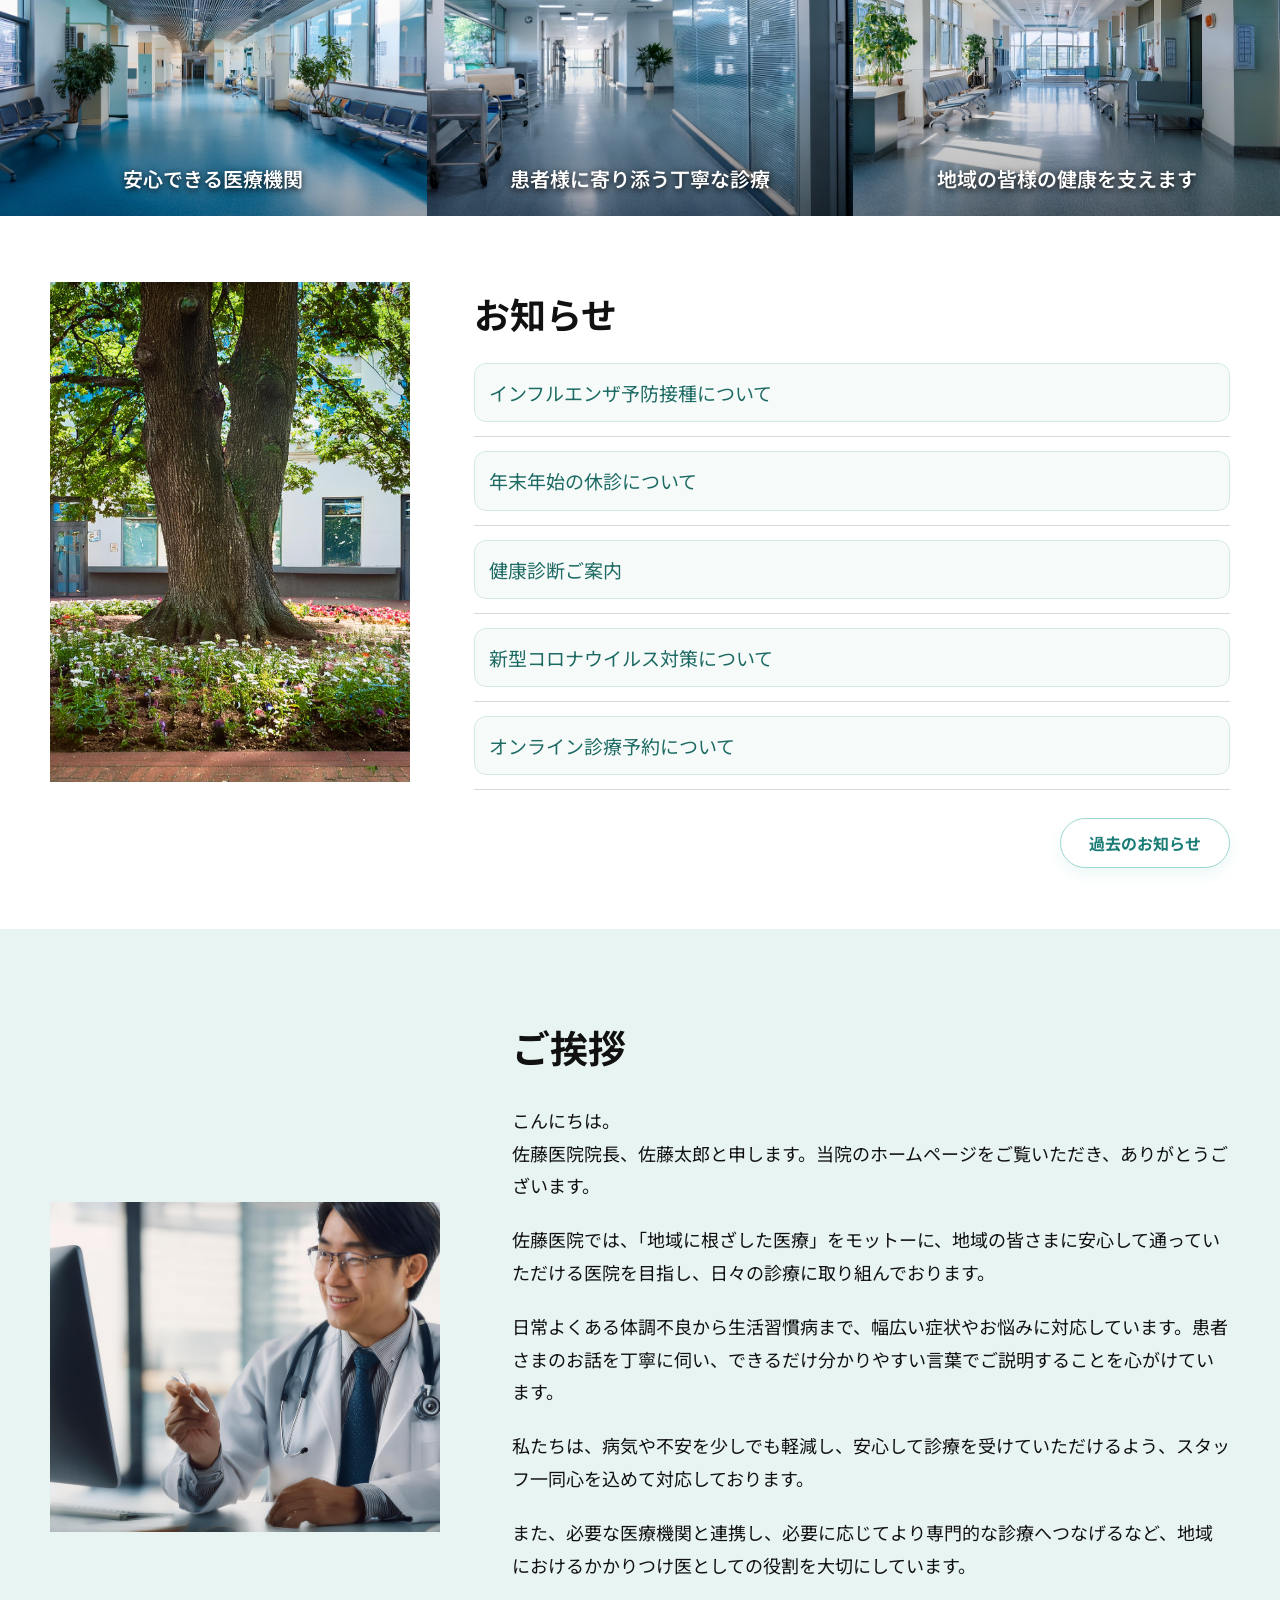
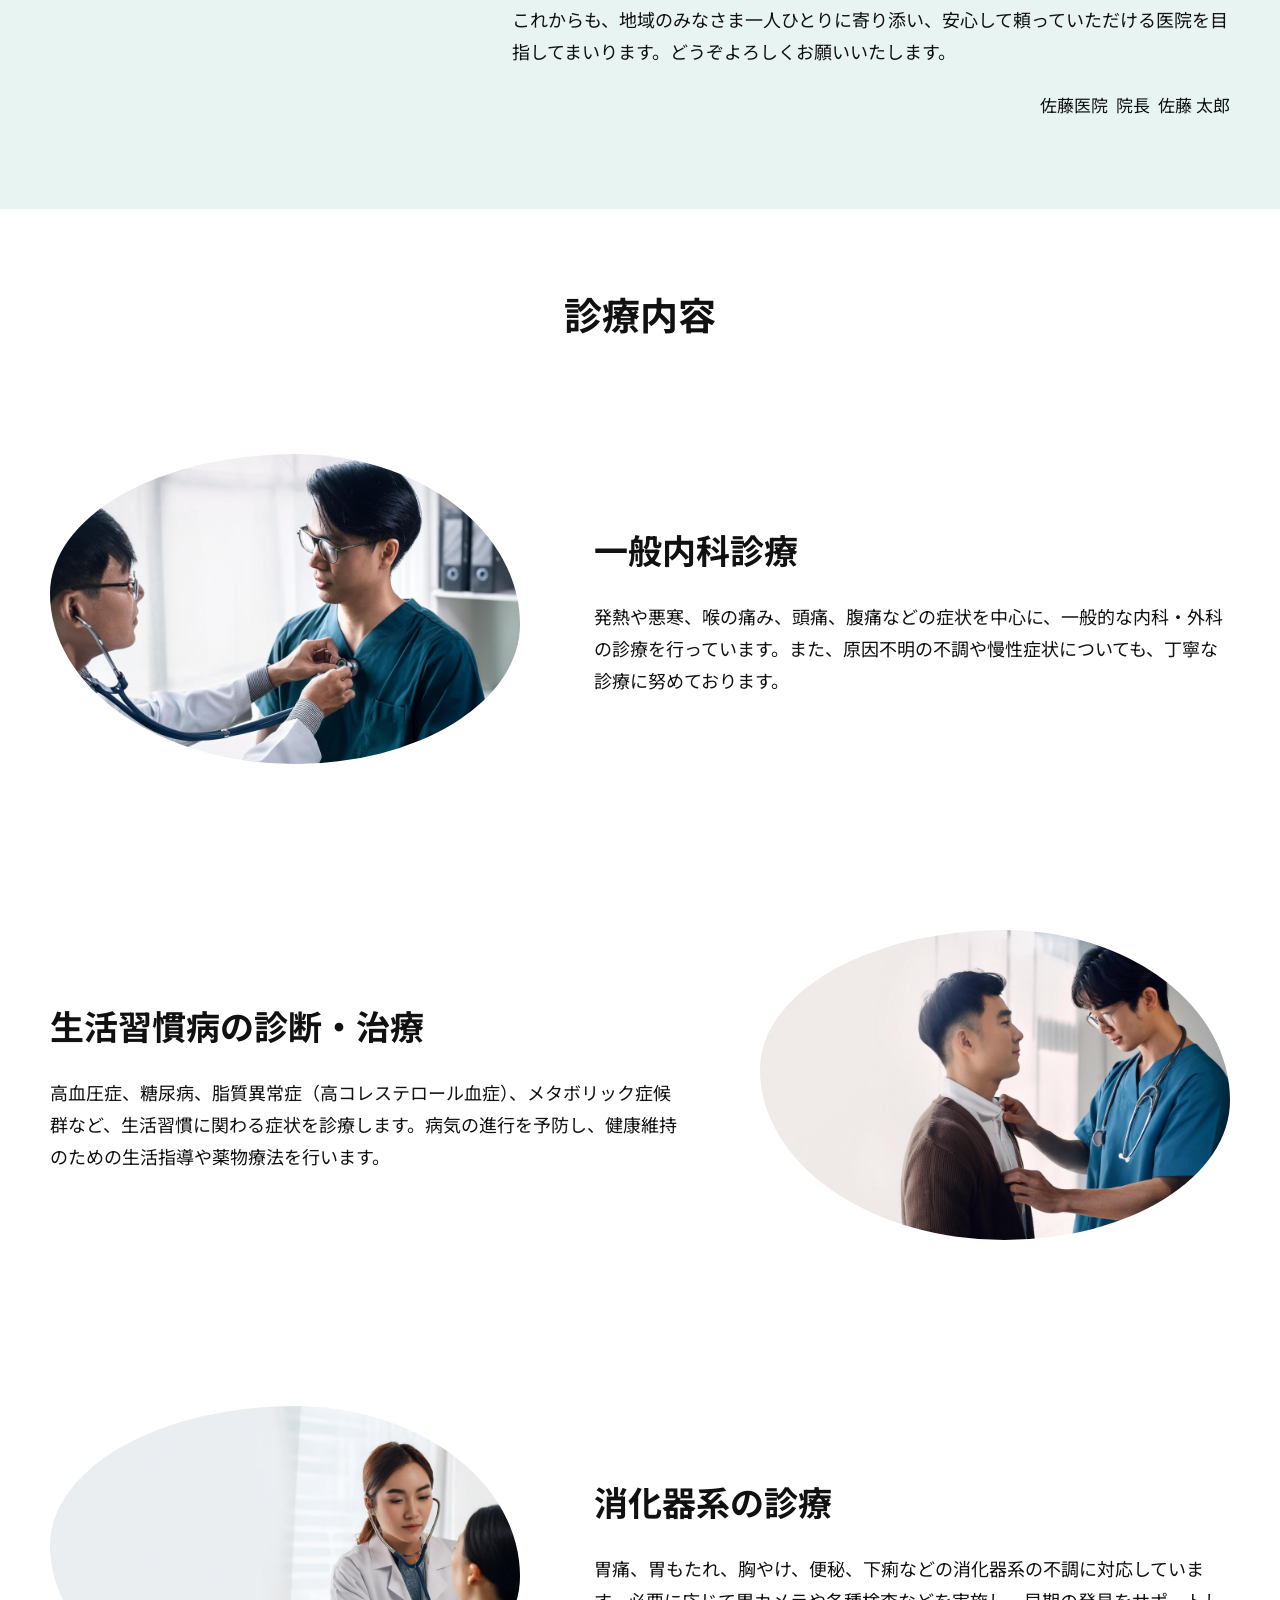
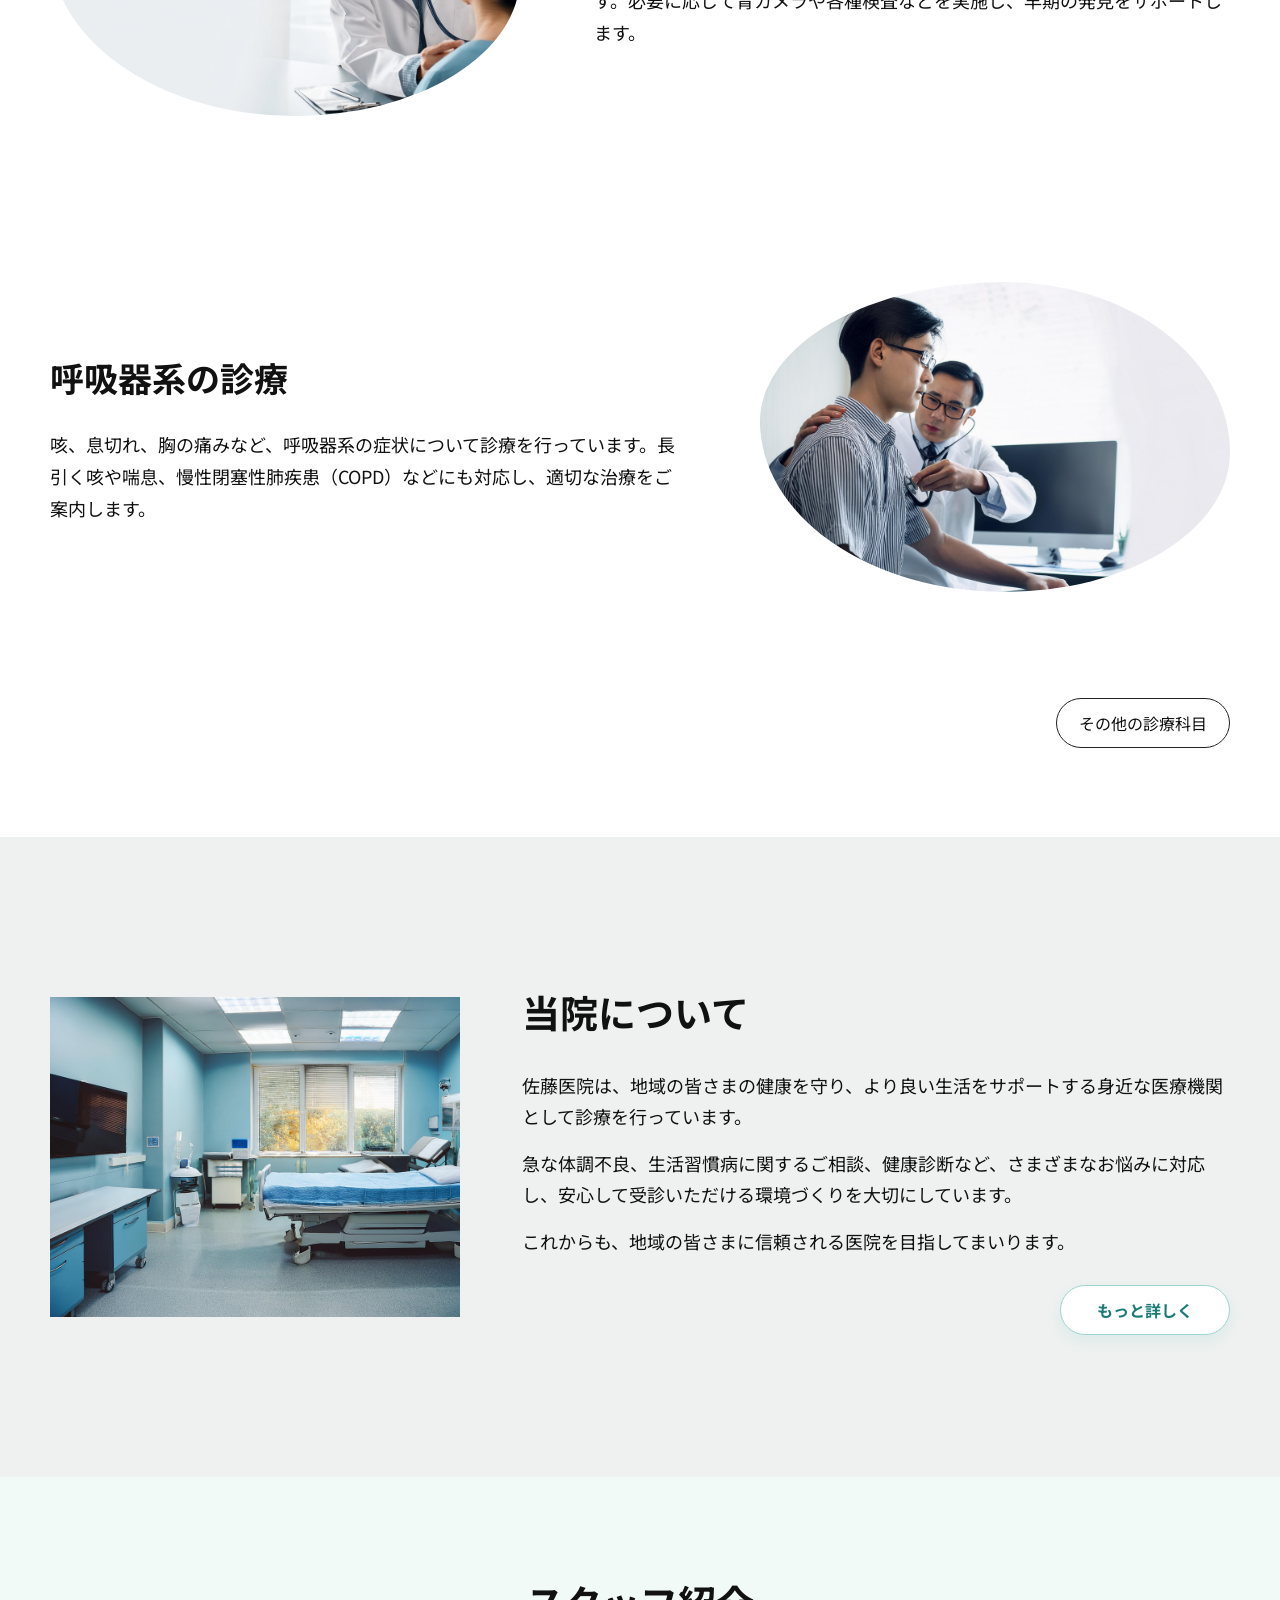
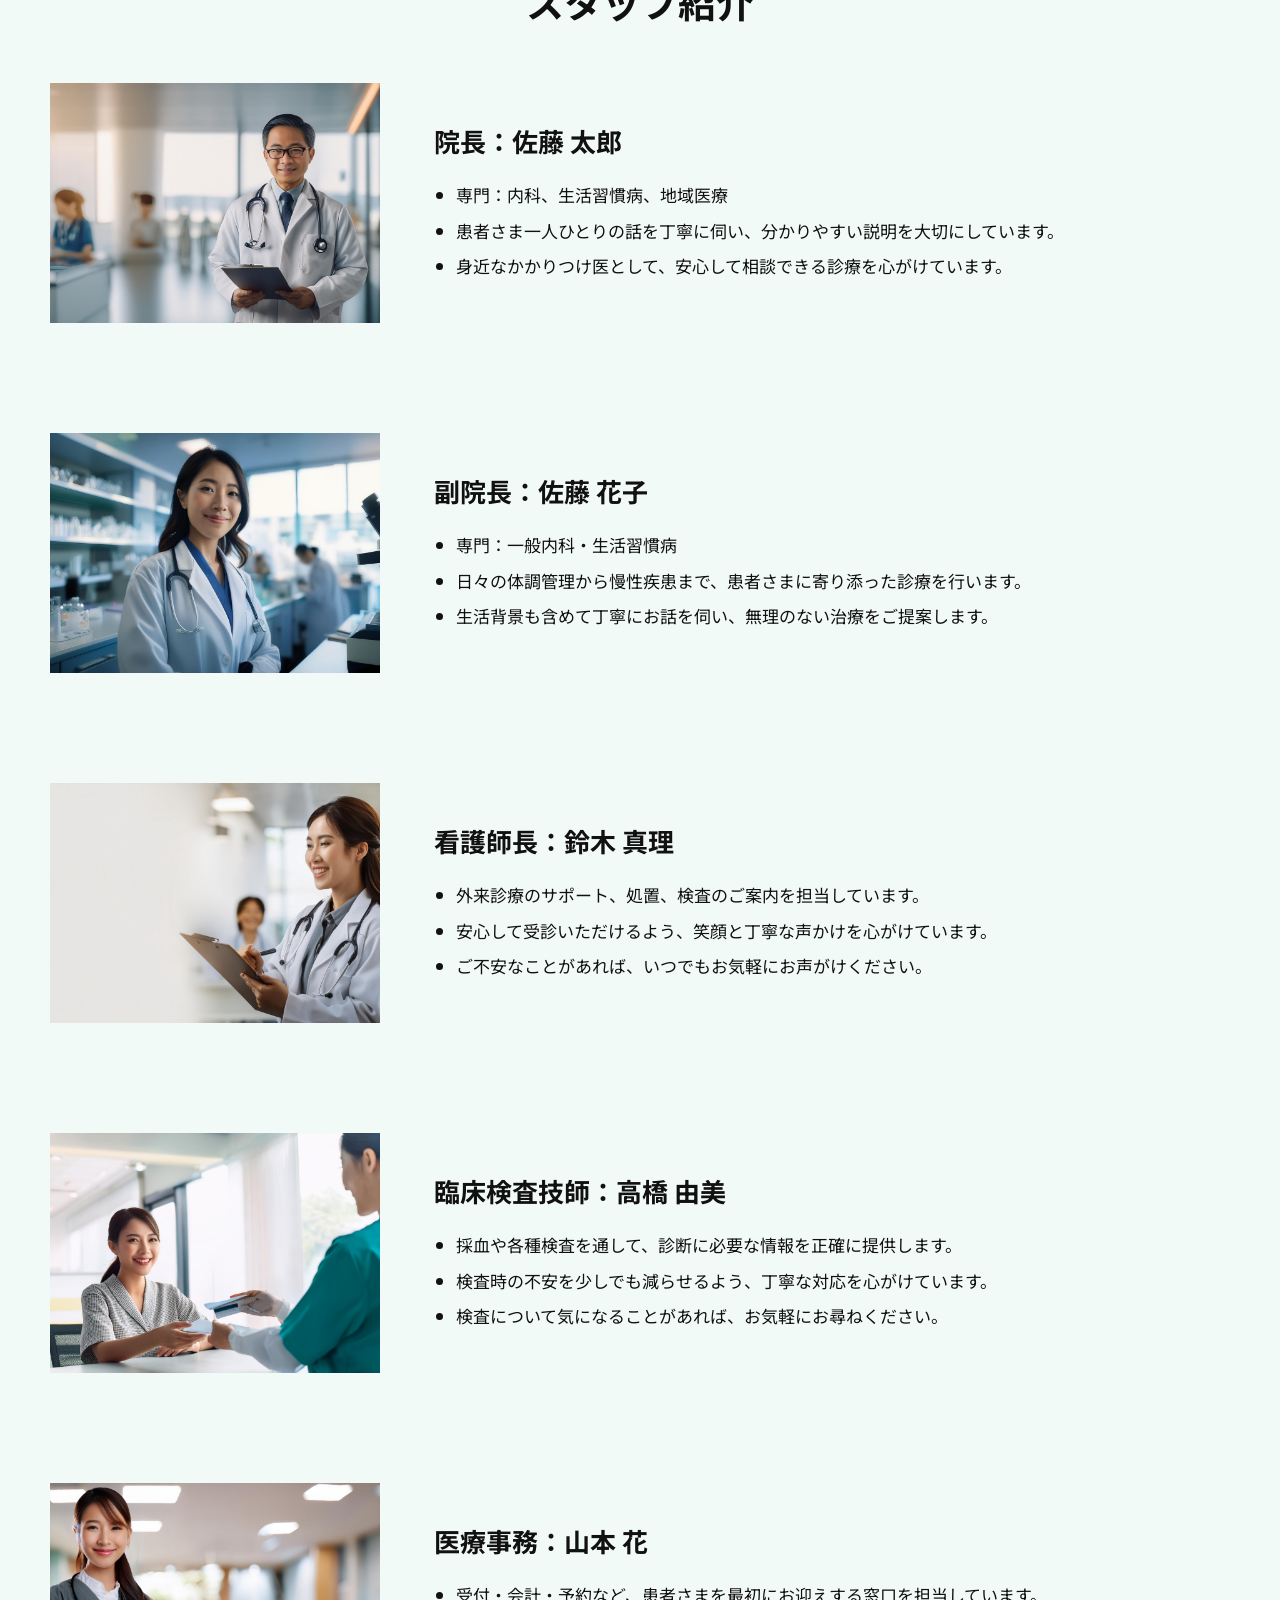
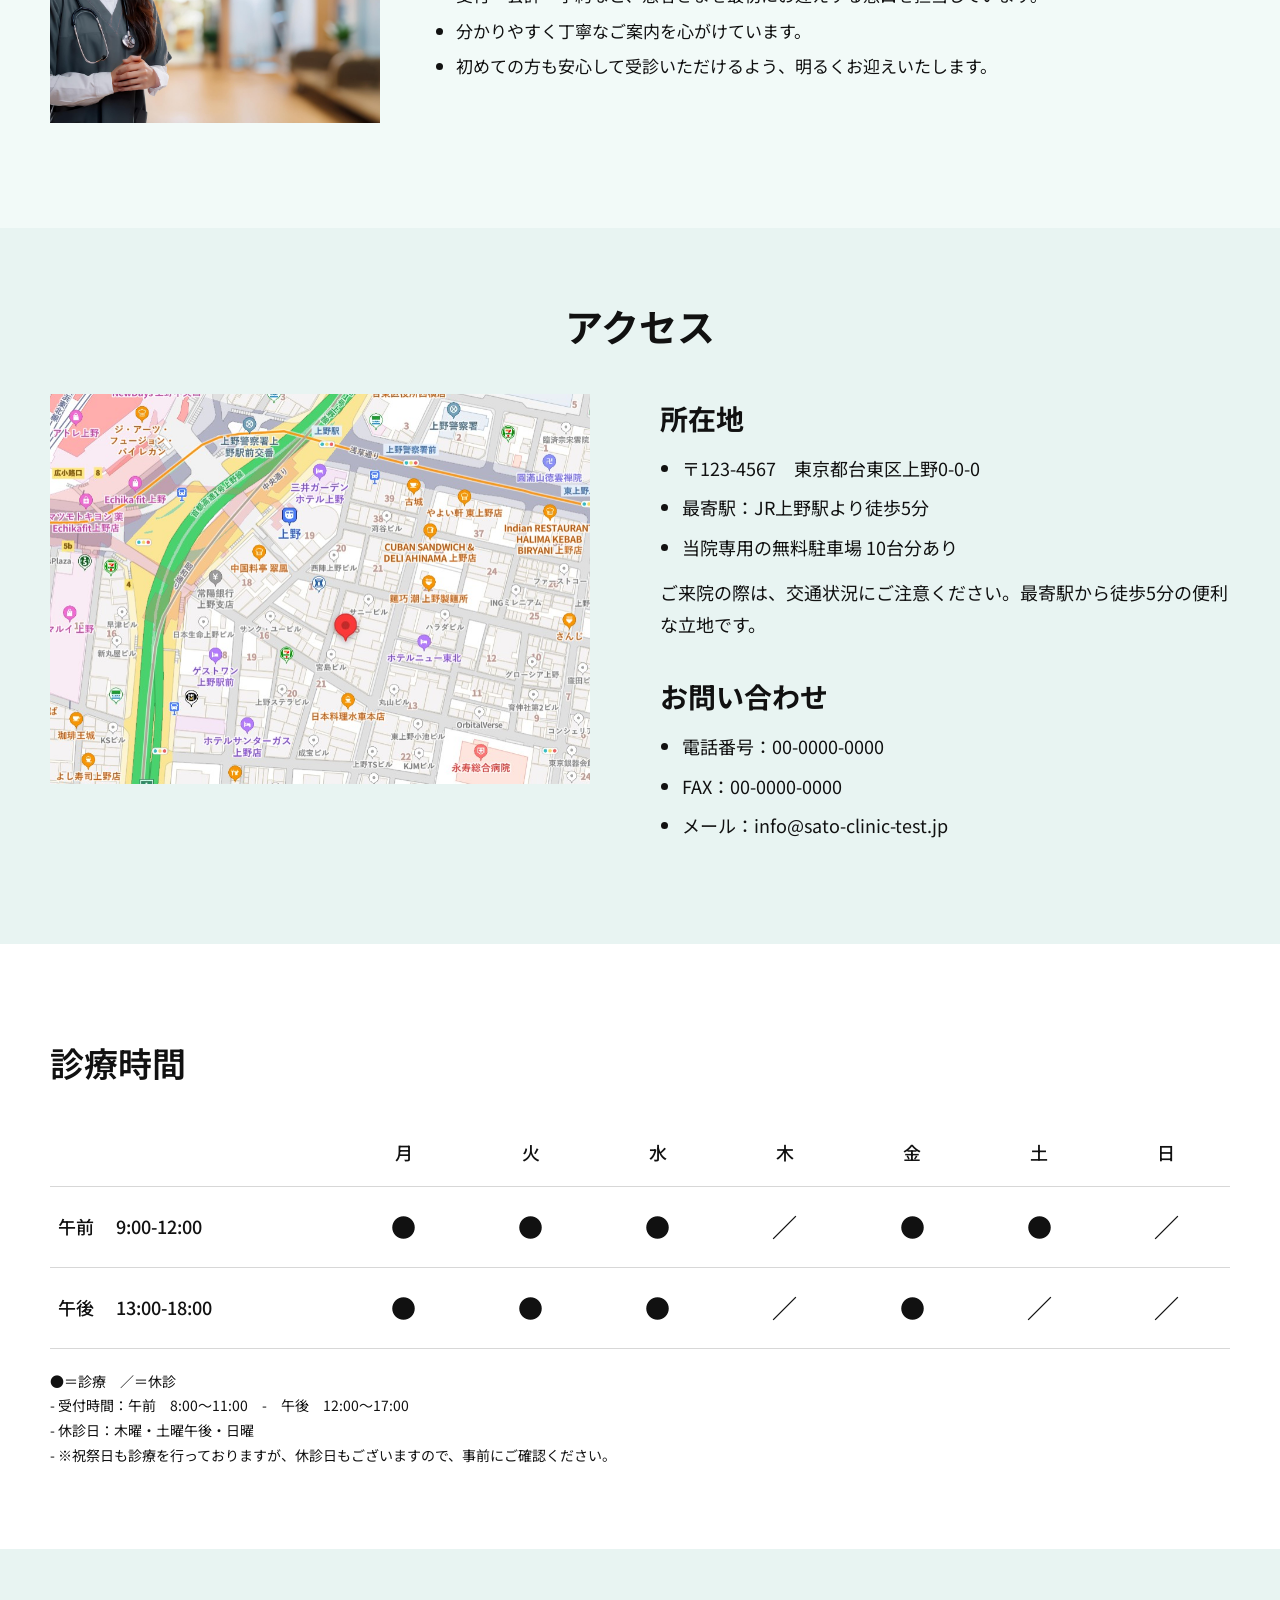
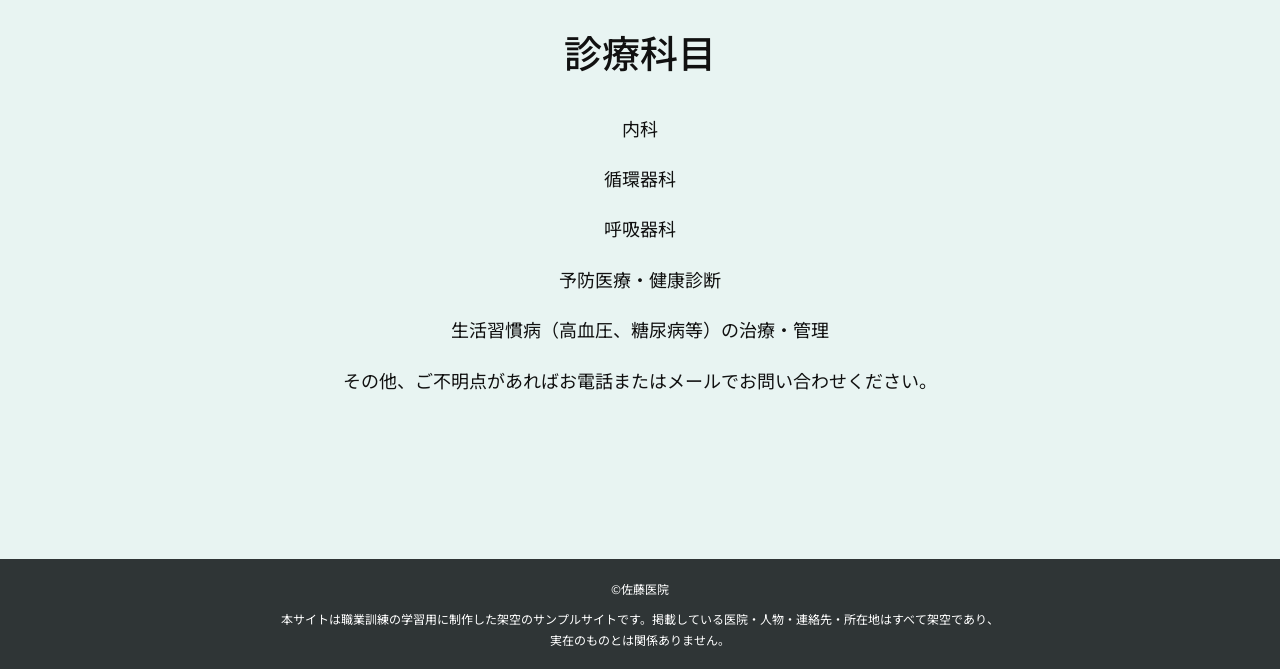
==== commit 7c47d7f7: "佐藤医院_20261001⑥" ====
--- a/index.html
+++ b/index.html
@@ -249,15 +249,16 @@
           <div class="access-copy">
             <h3>所在地</h3>
             <ul>
-              <li>〒111-1234&nbsp;&nbsp;東京都○○区○○1-2-3</li>
-              <li>○○駅より徒歩7分</li>
-              <li>○○バス停より徒歩10分ほど</li>
+              <li>〒123-4567　東京都台東区上野0-0-0</li>
+              <li>最寄駅：JR上野駅より徒歩5分</li>
+              <li>当院専用の無料駐車場 10台分あり</li>
             </ul>
+            <p>ご来院の際は、交通状況にご注意ください。最寄駅から徒歩5分の便利な立地です。</p>
             <h3>お問い合わせ</h3>
             <ul>
-              <li>電話番号：03-0000-0000</li>
-              <li>FAX：03-0000-0001</li>
-              <li>メール：info@sato-clinic.example</li>
+              <li>電話番号：00-0000-0000</li>
+              <li>FAX：00-0000-0000</li>
+              <li>メール：info@sato-clinic-test.jp</li>
             </ul>
           </div>
         </div>
--- a/css/style.css
+++ b/css/style.css
@@ -941,8 +941,17 @@
   padding-left: 1.2em;
 }
 
+.access-copy ul:first-of-type {
+  margin-bottom: 14px;
+}
+
 .access-copy li {
   margin: 8px 0;
+  font-size: 18px;
+}
+
+.access-copy p {
+  margin: 0 0 32px;
   font-size: 18px;
 }
 
@@ -1209,6 +1218,7 @@
   .access-inner > img { width: 100%; height: 240px; }
   .access-copy h3 { font-size: 23px; }
   .access-copy li { font-size: 16px; overflow-wrap: anywhere; }
+  .access-copy p { font-size: 16px; }
 
   .contact { min-height: 0; padding: 50px 0 56px; }
   .contact h2 { margin-bottom: 20px; font-size: 30px; }
@@ -1310,6 +1320,7 @@
   .access-inner > img { height: 210px; }
   .access-copy h3 { font-size: 21px; }
   .access-copy li { font-size: 15px; }
+  .access-copy p { font-size: 15px; }
 
   .contact { padding: 40px 0 44px; }
   .contact h2 { font-size: 26px; }
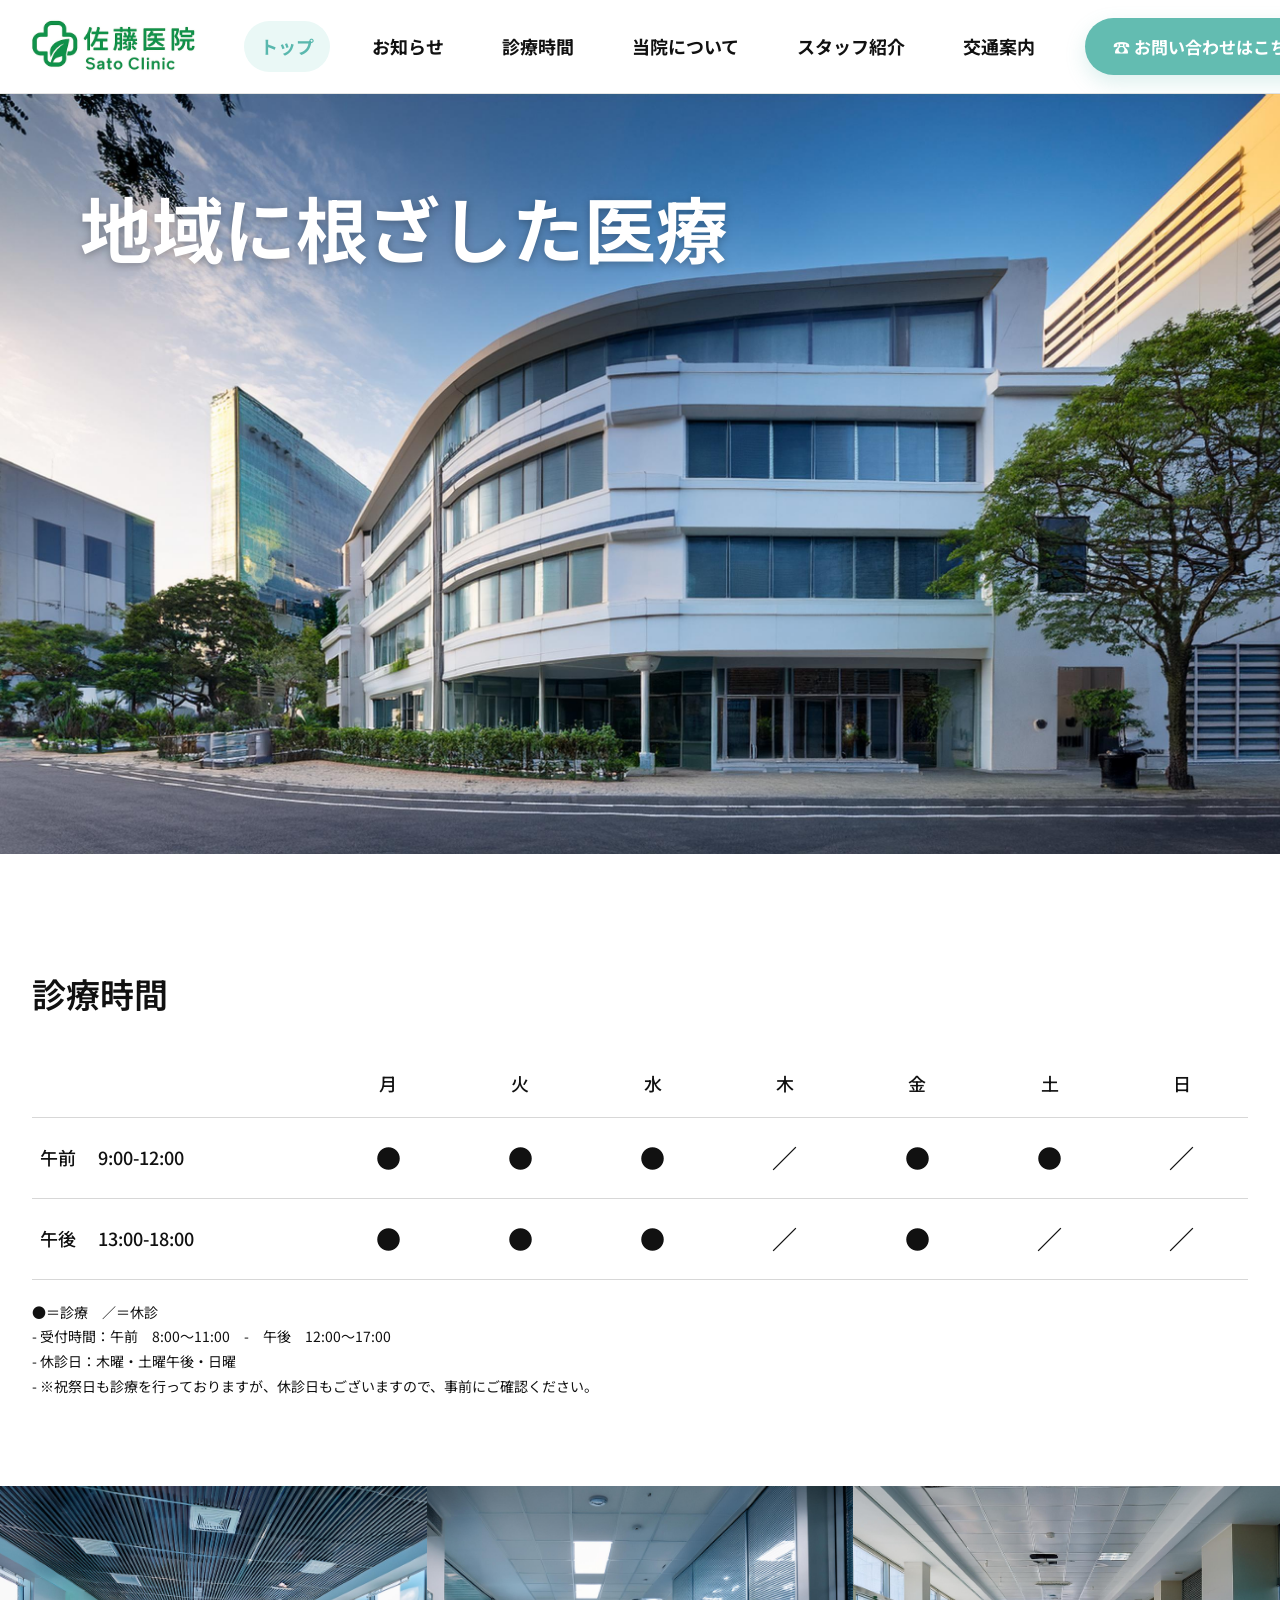
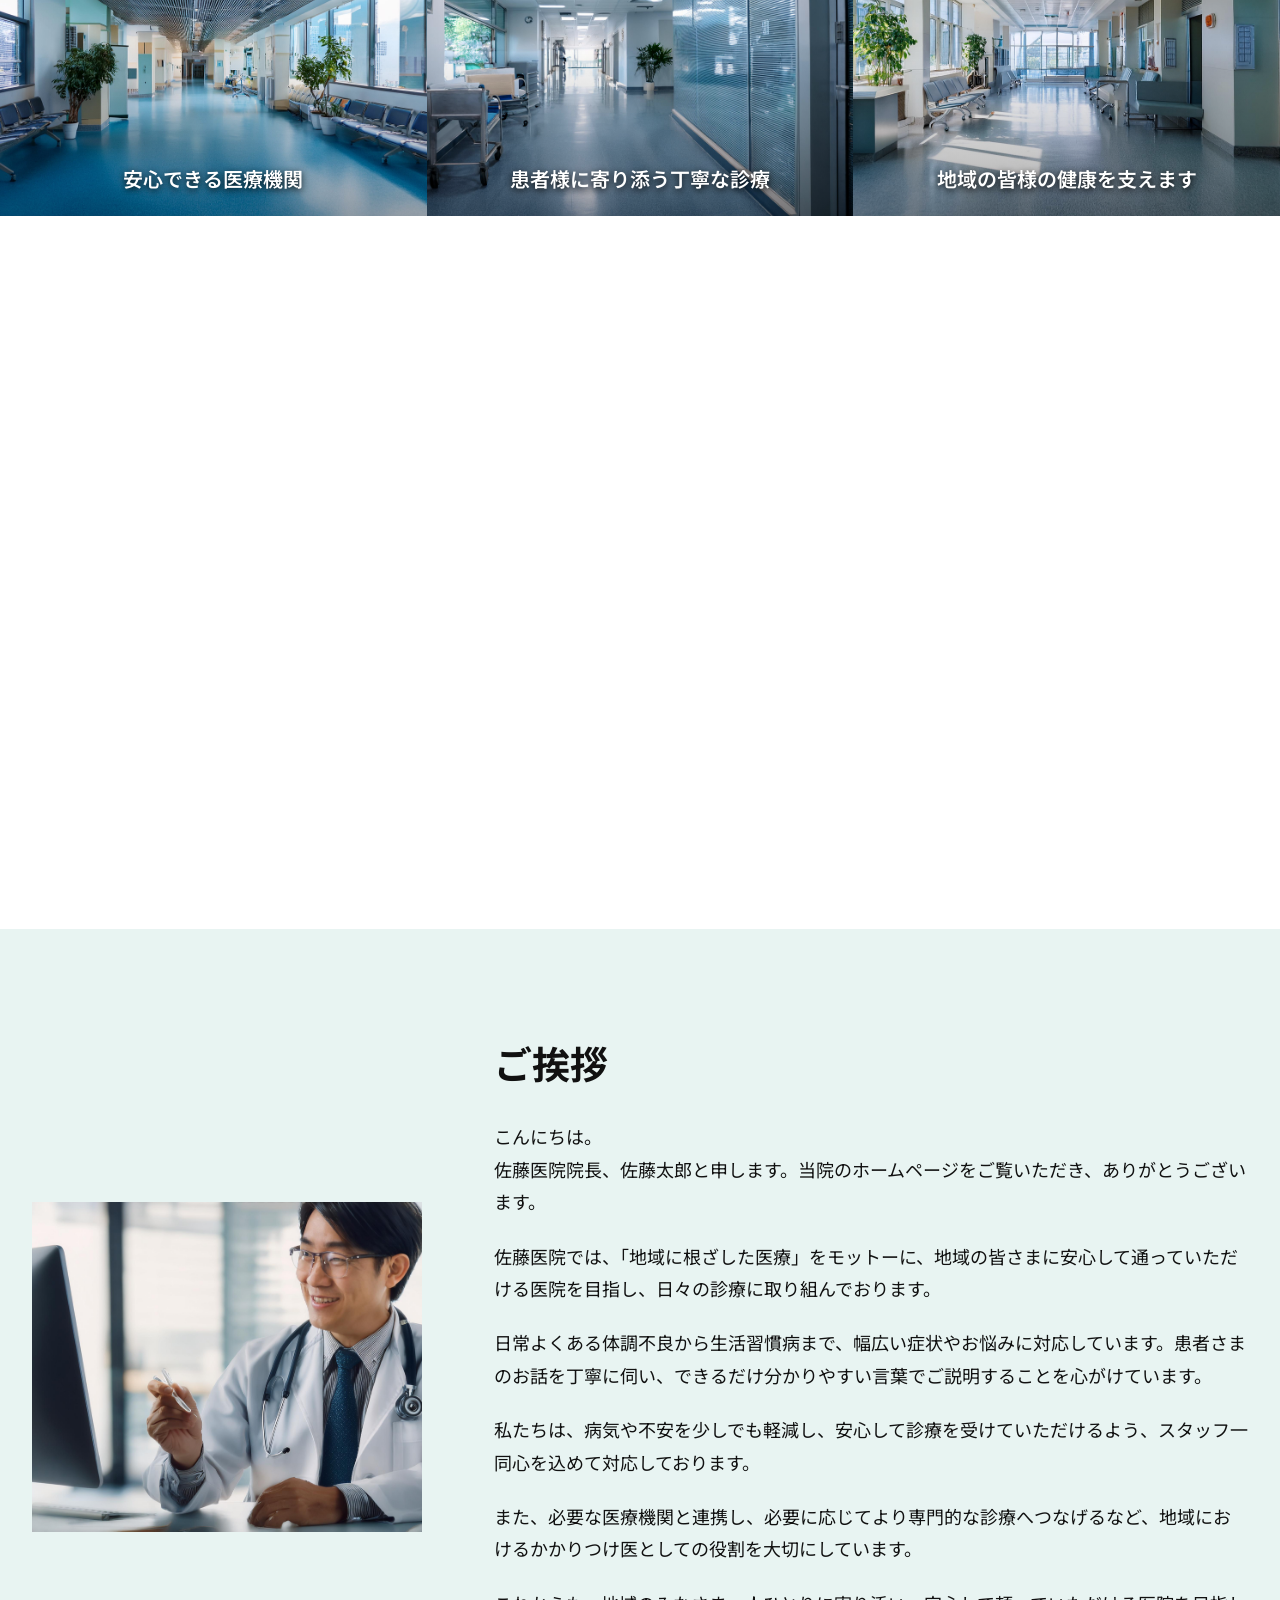
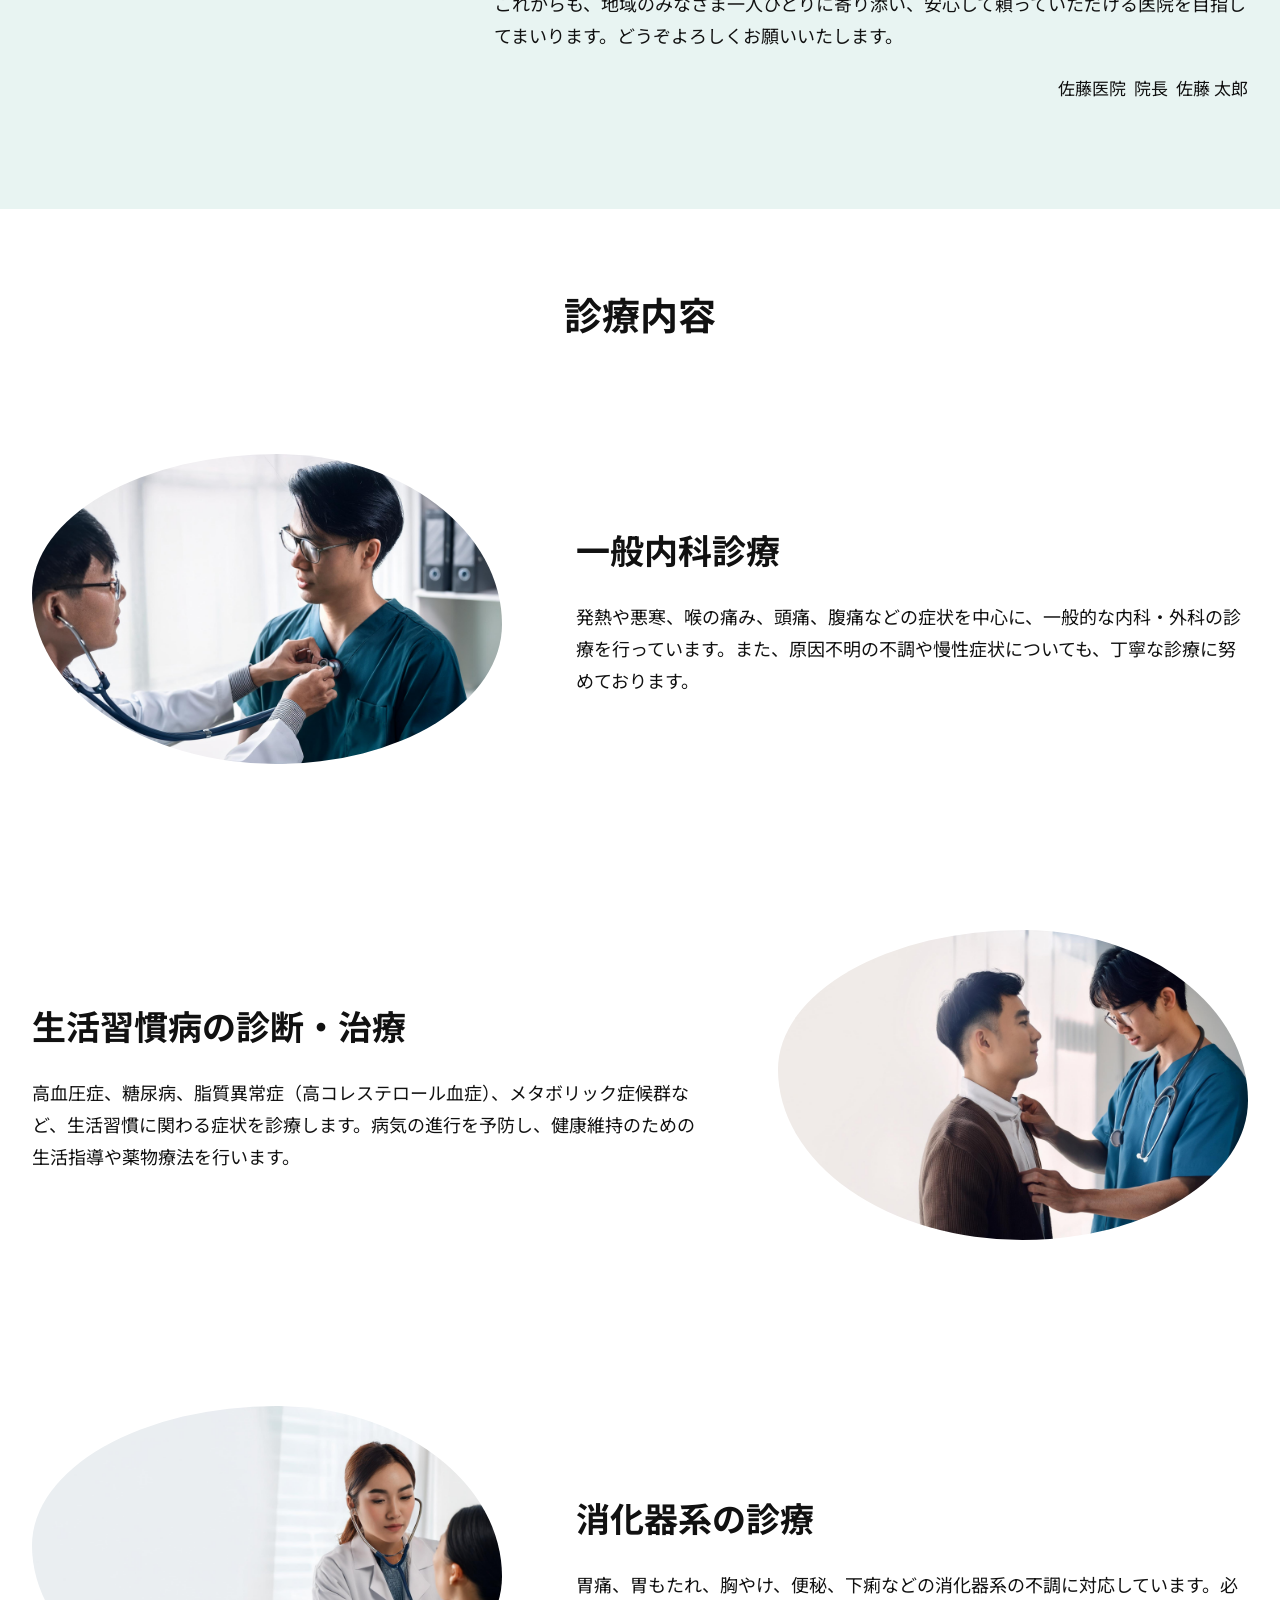
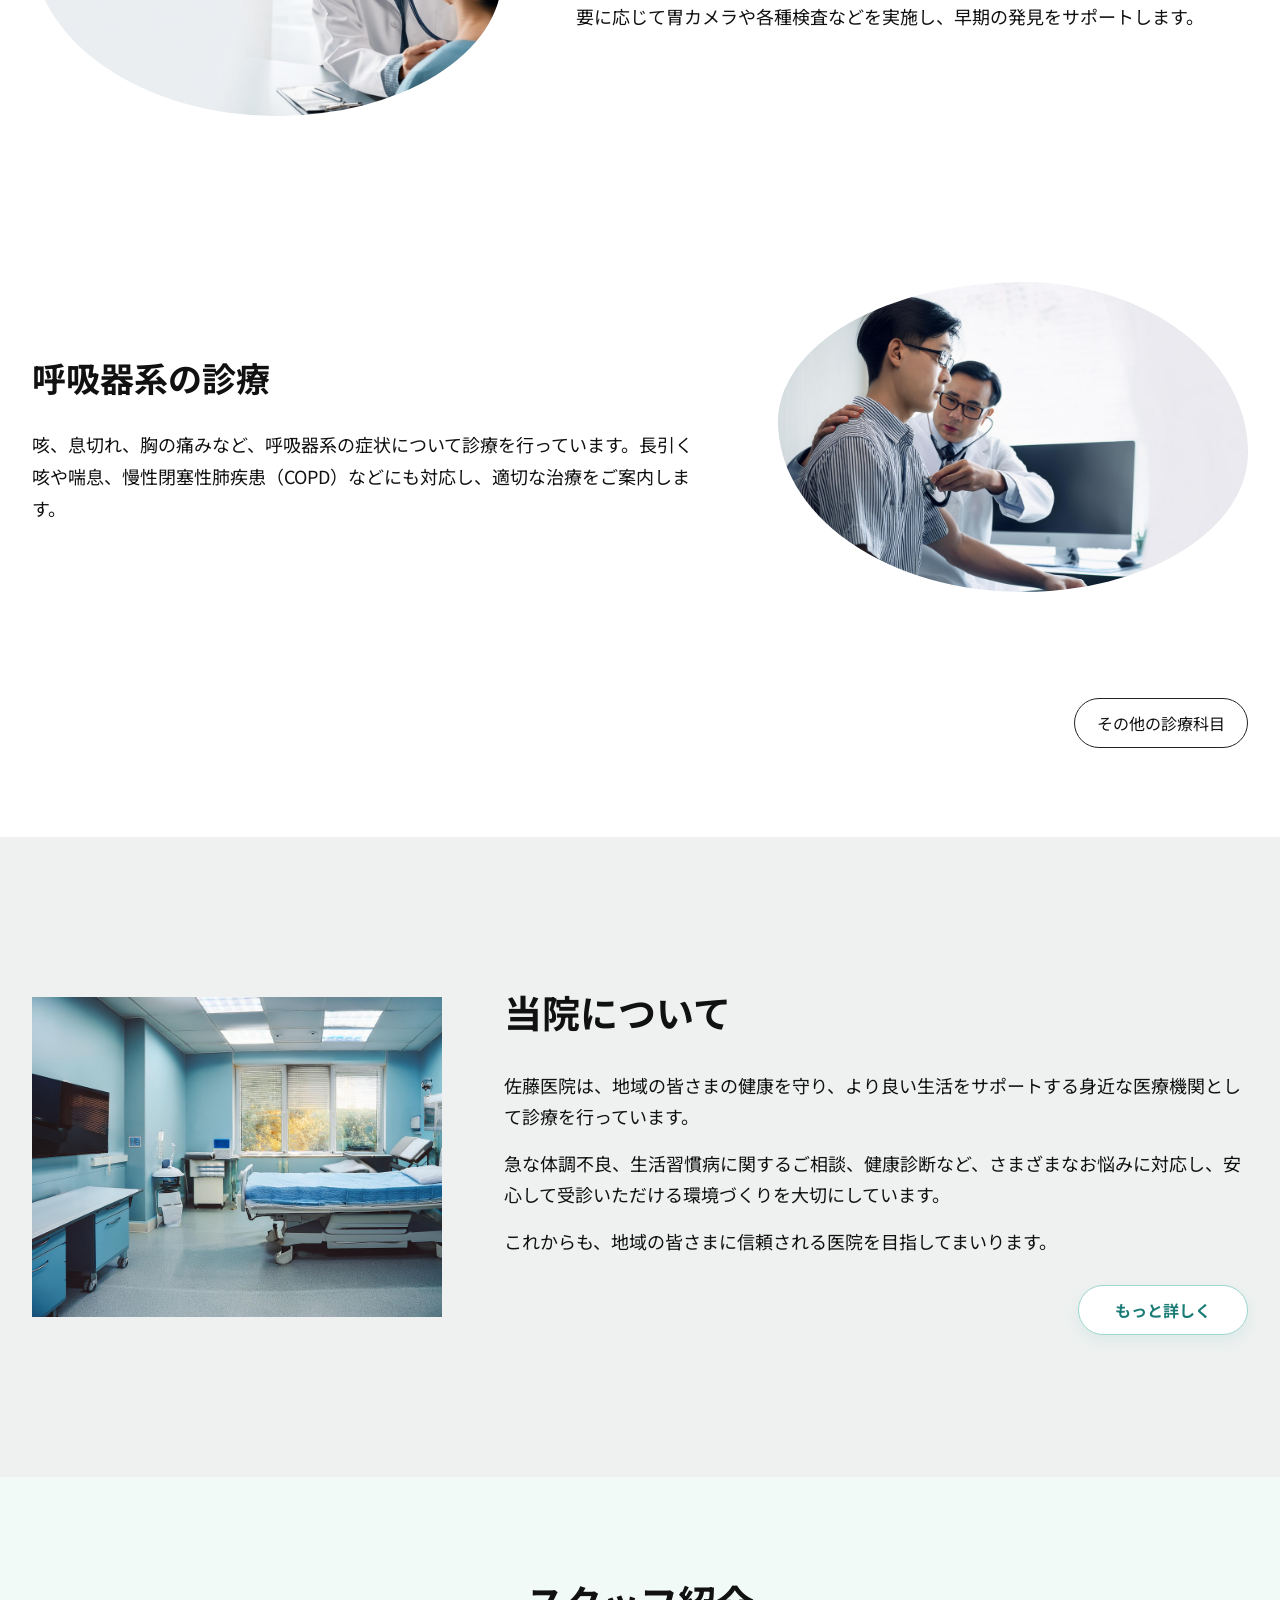
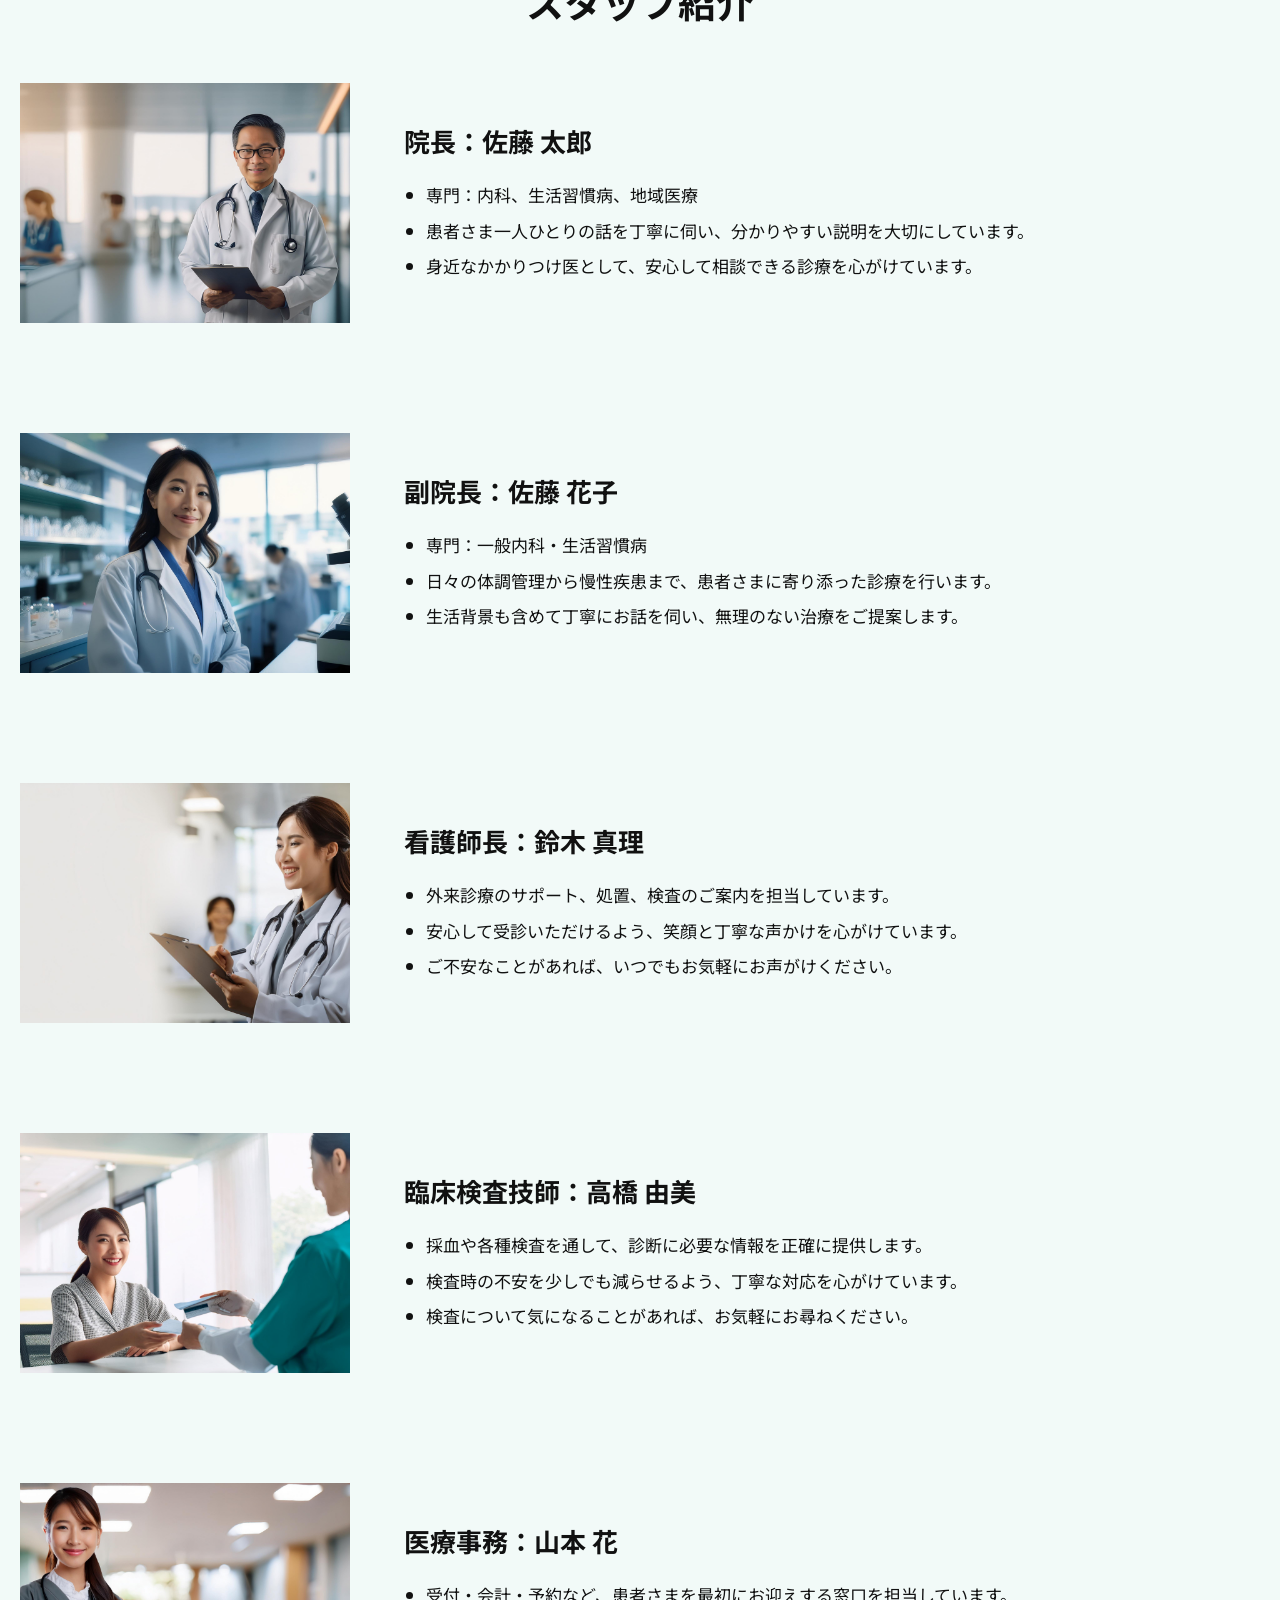
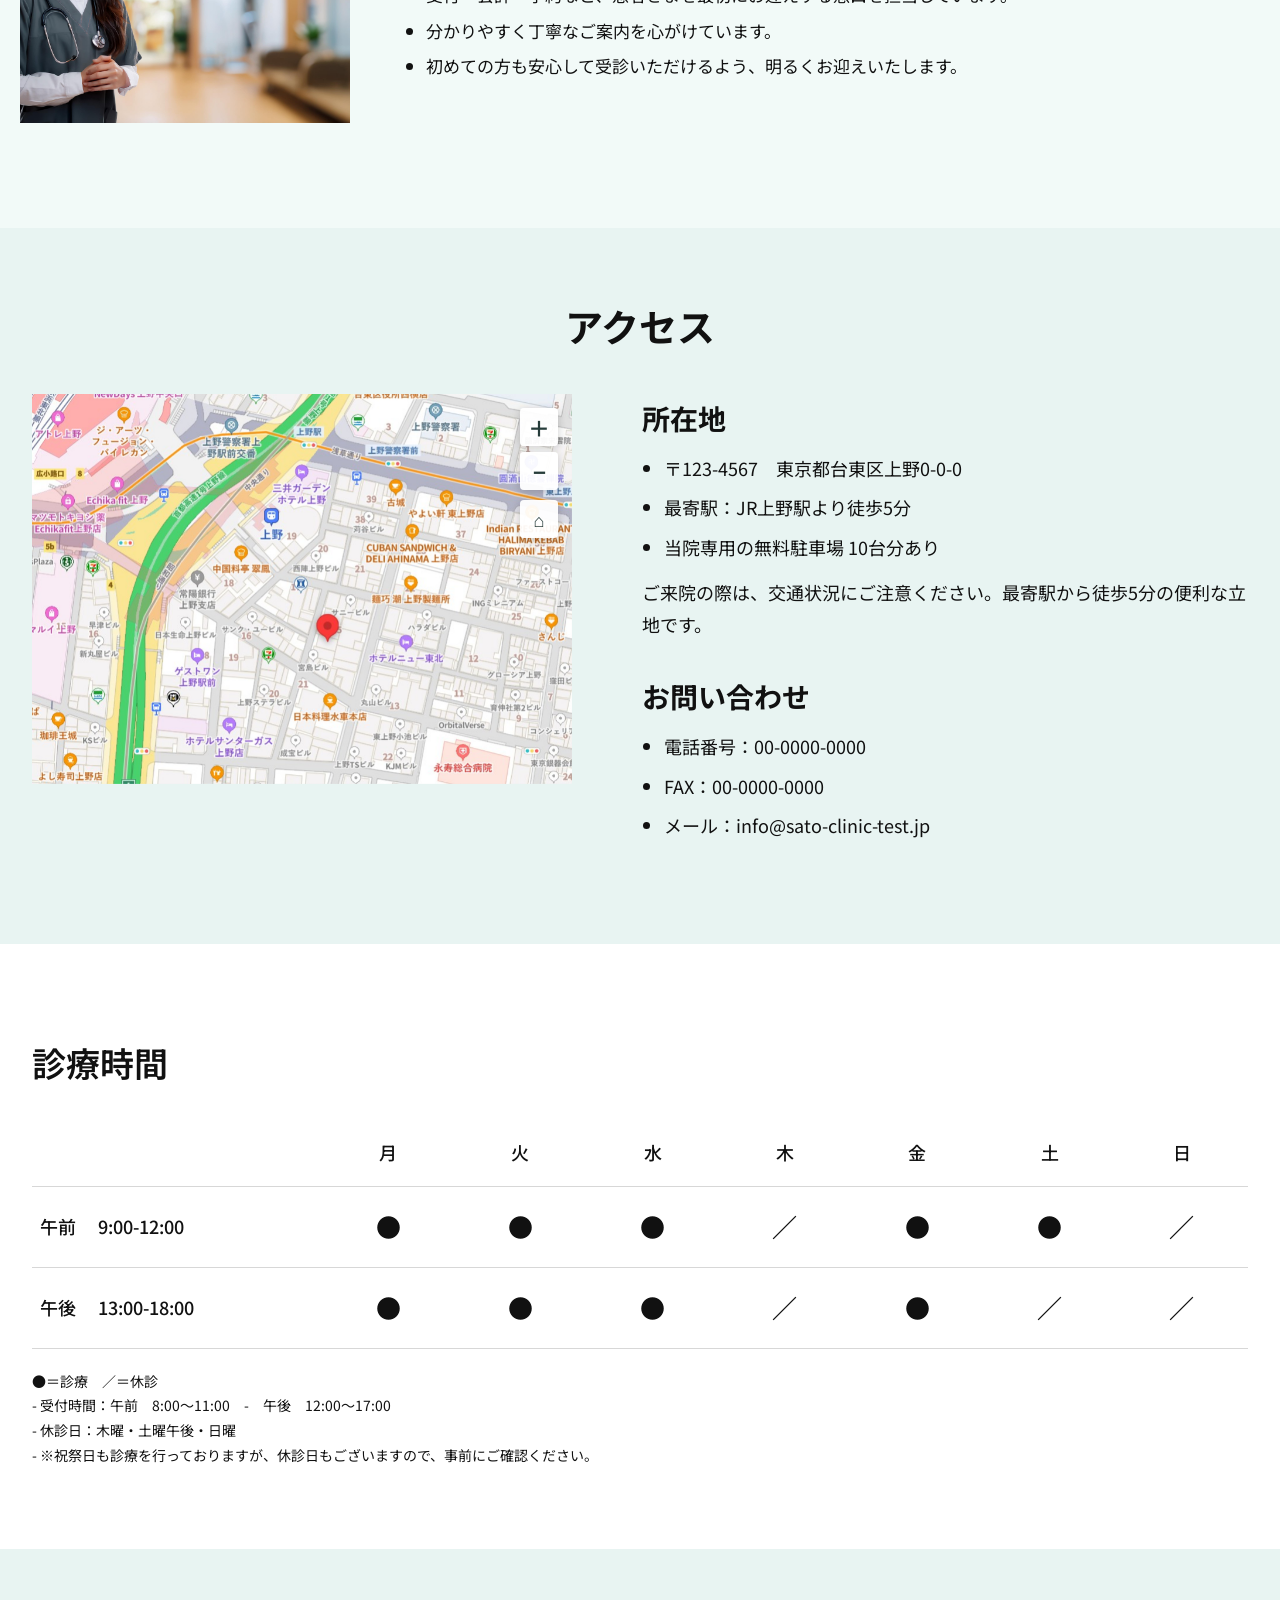
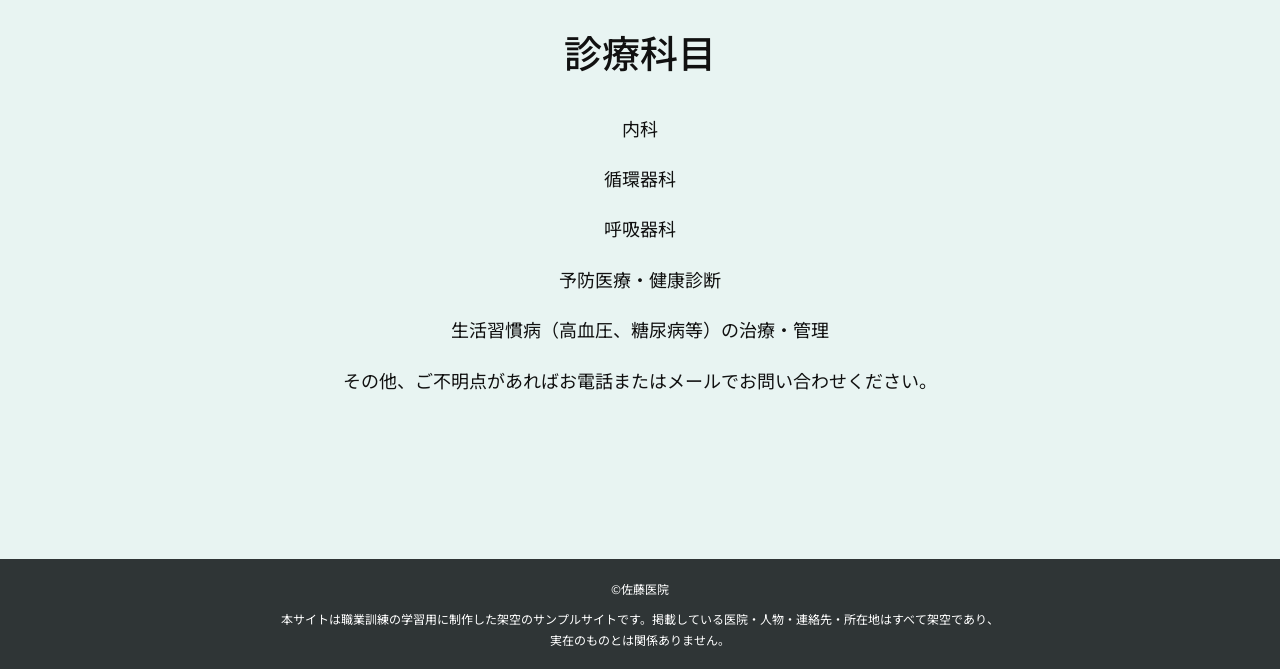
==== commit ecfd637a: "佐藤医院_20261001⑦" ====
--- a/index.html
+++ b/index.html
@@ -245,7 +245,14 @@
       <div class="section-width">
         <h2 class="center-title">アクセス</h2>
         <div class="access-inner">
-          <img src="./assets/map.jpg" alt="佐藤医院へのアクセスマップ">
+          <div class="map-viewer" aria-label="佐藤医院へのアクセスマップ。ドラッグで移動、ホイールで拡大縮小できます。">
+            <img src="./assets/map.jpg" alt="佐藤医院へのアクセスマップ">
+            <div class="map-controls" aria-label="地図操作">
+              <button class="map-control" type="button" data-map-action="zoom-in" aria-label="地図を拡大">＋</button>
+              <button class="map-control" type="button" data-map-action="zoom-out" aria-label="地図を縮小">−</button>
+              <button class="map-control map-reset" type="button" data-map-action="reset" aria-label="地図を初期位置に戻す">⌂</button>
+            </div>
+          </div>
           <div class="access-copy">
             <h3>所在地</h3>
             <ul>
@@ -334,6 +341,90 @@
   </footer>
 
   <script>
+    const mapViewer = document.querySelector('.map-viewer');
+    const mapImage = mapViewer.querySelector('img');
+    const mapControls = mapViewer.querySelectorAll('[data-map-action]');
+    let mapScale = 1;
+    let mapX = 0;
+    let mapY = 0;
+    let activePointerId = null;
+    let pointerStartX = 0;
+    let pointerStartY = 0;
+    let mapStartX = 0;
+    let mapStartY = 0;
+
+    const updateMapTransform = () => {
+      mapImage.style.transform = `translate(${mapX}px, ${mapY}px) scale(${mapScale})`;
+    };
+
+    const limitMapOffset = () => {
+      const maxX = (mapViewer.clientWidth * (mapScale - 1)) / 2;
+      const maxY = (mapViewer.clientHeight * (mapScale - 1)) / 2;
+      mapX = Math.max(-maxX, Math.min(maxX, mapX));
+      mapY = Math.max(-maxY, Math.min(maxY, mapY));
+    };
+
+    const setMapScale = (nextScale) => {
+      mapScale = Math.max(1, Math.min(3, nextScale));
+      limitMapOffset();
+      updateMapTransform();
+    };
+
+    mapViewer.addEventListener('wheel', (event) => {
+      event.preventDefault();
+      setMapScale(mapScale - event.deltaY * 0.001);
+    }, { passive: false });
+
+    mapViewer.addEventListener('dblclick', () => {
+      setMapScale(mapScale + 0.5);
+    });
+
+    mapControls.forEach((control) => {
+      control.addEventListener('pointerdown', (event) => {
+        event.stopPropagation();
+      });
+
+      control.addEventListener('click', () => {
+        const action = control.dataset.mapAction;
+        if (action === 'zoom-in') setMapScale(mapScale + 0.25);
+        if (action === 'zoom-out') setMapScale(mapScale - 0.25);
+        if (action === 'reset') {
+          mapScale = 1;
+          mapX = 0;
+          mapY = 0;
+          updateMapTransform();
+        }
+      });
+    });
+
+    mapViewer.addEventListener('pointerdown', (event) => {
+      activePointerId = event.pointerId;
+      pointerStartX = event.clientX;
+      pointerStartY = event.clientY;
+      mapStartX = mapX;
+      mapStartY = mapY;
+      mapViewer.classList.add('is-dragging');
+      mapViewer.setPointerCapture(event.pointerId);
+    });
+
+    mapViewer.addEventListener('pointermove', (event) => {
+      if (event.pointerId !== activePointerId) return;
+      mapX = mapStartX + event.clientX - pointerStartX;
+      mapY = mapStartY + event.clientY - pointerStartY;
+      limitMapOffset();
+      updateMapTransform();
+    });
+
+    const endMapDrag = (event) => {
+      if (event.pointerId !== activePointerId) return;
+      activePointerId = null;
+      mapViewer.classList.remove('is-dragging');
+      mapViewer.releasePointerCapture(event.pointerId);
+    };
+
+    mapViewer.addEventListener('pointerup', endMapDrag);
+    mapViewer.addEventListener('pointercancel', endMapDrag);
+
     const prefersReducedMotion = window.matchMedia('(prefers-reduced-motion: reduce)').matches;
 
     if (!prefersReducedMotion) {
--- a/css/style.css
+++ b/css/style.css
@@ -12,11 +12,17 @@
 }
 
 html {
+  background: #fff;
+  overflow-x: clip;
   scroll-behavior: smooth;
 }
 
 body {
-  margin: 0;
+  width: 100%;
+  max-width: 1440px;
+  min-height: 100vh;
+  margin: 0 auto;
+  box-shadow: 0 0 24px rgba(17, 17, 17, .06);
   color: var(--text);
   background: #fff;
   font-family: "Noto Sans JP", "Yu Gothic", "Hiragino Kaku Gothic ProN", sans-serif;
@@ -55,7 +61,7 @@
 }
 
 .section-width {
-  width: 1180px;
+  width: min(1280px, calc(100% - 64px));
   margin: 0 auto;
 }
 
@@ -68,7 +74,7 @@
 }
 
 .header-inner {
-  width: 1370px;
+  width: min(1370px, calc(100% - 40px));
   margin: 0 auto;
   display: flex;
   align-items: center;
@@ -163,11 +169,12 @@
 @keyframes hero-copy-enter {
   from {
     opacity: 0;
-    transform: translateY(24px);
+    transform: translateX(-48px);
     filter: blur(6px);
   }
+
   to {
-    opacity: 1;
+    transform: translateX(0);
     transform: translateY(0);
     filter: blur(0);
   }
@@ -856,9 +863,9 @@
   padding: 92px 0 70px;
 }
 
-.staff > * {
+.staff>* {
   width: calc(100% - 40px);
-  max-width: 1180px;
+  max-width: 1280px;
   margin-left: auto;
   margin-right: auto;
 }
@@ -925,10 +932,61 @@
   align-items: start;
 }
 
-.access-inner>img {
+.map-viewer {
+  position: relative;
+  width: 540px;
+  height: 390px;
+  overflow: hidden;
+  cursor: grab;
+  touch-action: none;
+  background: #dfe9e7;
+}
+
+.map-viewer.is-dragging {
+  cursor: grabbing;
+}
+
+.map-viewer img {
   width: 540px;
   height: 390px;
   object-fit: cover;
+  max-width: none;
+  user-select: none;
+  transform-origin: center;
+  will-change: transform;
+}
+
+.map-controls {
+  position: absolute;
+  top: 14px;
+  right: 14px;
+  display: grid;
+  gap: 6px;
+}
+
+.map-control {
+  width: 38px;
+  height: 38px;
+  padding: 0;
+  border: 0;
+  border-radius: 4px;
+  color: #263c3a;
+  background: rgba(255, 255, 255, .94);
+  box-shadow: 0 2px 8px rgba(17, 17, 17, .2);
+  cursor: pointer;
+  font: 700 22px/1 "Noto Sans JP", sans-serif;
+}
+
+.map-control:hover,
+.map-control:focus-visible {
+  background: #fff;
+  outline: 2px solid var(--green);
+  outline-offset: 1px;
+}
+
+.map-control.map-reset {
+  margin-top: 4px;
+  font-size: 18px;
 }
 
 .access-copy h3 {
@@ -1024,7 +1082,6 @@
   margin: 0;
   line-height: 1.7;
 }
-
 @media (max-width: 1250px) {
   .section-width {
     width: min(1040px, calc(100% - 48px));
@@ -1075,7 +1132,7 @@
     gap: clamp(24px, 4vw, 48px);
   }
 
-  .greeting-inner > img {
+  .greeting-inner>img {
     width: 100%;
   }
 
@@ -1094,7 +1151,7 @@
     gap: clamp(24px, 4vw, 48px);
   }
 
-  .about-inner > img {
+  .about-inner>img {
     width: 100%;
   }
 
@@ -1112,19 +1169,35 @@
     gap: clamp(24px, 4vw, 48px);
   }
 
-  .access-inner > img {
+  .map-viewer {
     width: 100%;
   }
-}
+
+  .map-viewer img {
+    width: 100%;
+  }
+}
+
 @media (max-width: 768px) {
-  body { font-size: 16px; }
-  .site-header { height: auto; padding: 10px 0 6px; }
+  body {
+    font-size: 16px;
+  }
+
+  .site-header {
+    height: auto;
+    padding: 10px 0 6px;
+  }
+
   .header-inner {
     width: calc(100% - 28px);
     flex-wrap: wrap;
     gap: 6px 10px;
   }
-  .logo { width: 112px; }
+
+  .logo {
+    width: 112px;
+  }
+
   .nav {
     order: 3;
     flex: 0 0 100%;
@@ -1133,11 +1206,28 @@
     overflow: visible;
     font-size: 13px;
   }
-  .nav a { flex: 0 0 auto; min-height: 38px; padding: 8px 10px; }
-  .contact-btn { margin-left: auto; padding: 8px 10px; font-size: 11px; }
-
-  .section-width { width: calc(100% - 32px); }
-  .hero { height: min(72svh, 560px); min-height: 380px; }
+
+  .nav a {
+    flex: 0 0 auto;
+    min-height: 38px;
+    padding: 8px 10px;
+  }
+
+  .contact-btn {
+    margin-left: auto;
+    padding: 8px 10px;
+    font-size: 11px;
+  }
+
+  .section-width {
+    width: calc(100% - 32px);
+  }
+
+  .hero {
+    height: min(72svh, 560px);
+    min-height: 380px;
+  }
+
   .hero-copy {
     top: 34px;
     left: 20px;
@@ -1146,24 +1236,65 @@
     line-height: 1.35;
   }
 
-  .hours, .hours-bottom { padding: 54px 0 46px; }
-  .hours h2 { margin-bottom: 18px; font-size: 28px; }
-  .hours th, .hours td { padding: 10px 2px; }
-  .hours thead th { font-size: 12px; }
-  .hours thead th:first-child, .hours tbody th { width: 76px; }
-  .hours tbody th { font-size: 12px; white-space: normal; }
-  .hours tbody th .time-label, .hours tbody th .time-range {
+  .hours,
+  .hours-bottom {
+    padding: 54px 0 46px;
+  }
+
+  .hours h2 {
+    margin-bottom: 18px;
+    font-size: 28px;
+  }
+
+  .hours th,
+  .hours td {
+    padding: 10px 2px;
+  }
+
+  .hours thead th {
+    font-size: 12px;
+  }
+
+  .hours thead th:first-child,
+  .hours tbody th {
+    width: 76px;
+  }
+
+  .hours tbody th {
+    font-size: 12px;
+    white-space: normal;
+  }
+
+  .hours tbody th .time-label,
+  .hours tbody th .time-range {
     display: block;
     width: auto;
     font-size: 11px;
     line-height: 1.5;
   }
-  .hours tbody td { font-size: 16px; }
-  .hours-notes { font-size: 12px; }
-
-  .photo-strip { height: auto; grid-template-columns: 1fr; }
-  .photo-strip figure { height: 210px; }
-  .photo-strip img { width: 100%; height: 100%; object-fit: cover; }
+
+  .hours tbody td {
+    font-size: 16px;
+  }
+
+  .hours-notes {
+    font-size: 12px;
+  }
+
+  .photo-strip {
+    height: auto;
+    grid-template-columns: 1fr;
+  }
+
+  .photo-strip figure {
+    height: 210px;
+  }
+
+  .photo-strip img {
+    width: 100%;
+    height: 100%;
+    object-fit: cover;
+  }
 
   .news {
     min-height: 0;
@@ -1171,99 +1302,268 @@
     grid-template-columns: minmax(0, 1fr);
     gap: 24px;
   }
-  .news-photo { width: 100%; height: 240px; }
-  .news-copy h2, .greeting-copy h2, .about h2 { font-size: 30px; }
-  .news-copy li { font-size: 16px; }
-  .news-copy li a { padding: 12px; }
-
-  .greeting, .about { padding: 48px 0; }
-  .greeting-inner, .about-inner, .access-inner {
+
+  .news-photo {
+    width: 100%;
+    height: 240px;
+  }
+
+  .news-copy h2,
+  .greeting-copy h2,
+  .about h2 {
+    font-size: 30px;
+  }
+
+  .news-copy li {
+    font-size: 16px;
+  }
+
+  .news-copy li a {
+    padding: 12px;
+  }
+
+  .greeting,
+  .about {
+    padding: 48px 0;
+  }
+
+  .greeting-inner,
+  .about-inner,
+  .access-inner {
     min-height: 0;
     grid-template-columns: minmax(0, 1fr);
     gap: 24px;
   }
-  .greeting-inner > img, .about-inner > img {
+
+  .greeting-inner>img,
+  .about-inner>img {
     width: 100%;
     height: 240px;
     object-fit: cover;
   }
-  .greeting-copy p, .about p { font-size: 16px; }
-
-  .medical { padding: 54px 0 60px; }
-  .center-title { margin-bottom: 30px; font-size: 30px; }
-  .medical-item, .medical-item.image-right {
+
+  .greeting-copy p,
+  .about p {
+    font-size: 16px;
+  }
+
+  .medical {
+    padding: 54px 0 60px;
+  }
+
+  .center-title {
+    margin-bottom: 30px;
+    font-size: 30px;
+  }
+
+  .medical-item,
+  .medical-item.image-right {
     min-height: 0;
     grid-template-columns: minmax(0, 1fr);
     gap: 16px;
     margin-bottom: 42px;
   }
-  .medical-item.image-right img { order: -1; }
-  .medical-item img { width: 100%; height: 230px; }
-  .medical-item h3 { margin-bottom: 12px; font-size: 23px; }
-  .medical-item p { font-size: 16px; }
-
-  .staff { width: 100%; padding: 54px 0 48px; }
-  .staff > * { width: calc(100% - 32px); max-width: none; }
+
+  .medical-item.image-right img {
+    order: -1;
+  }
+
+  .medical-item img {
+    width: 100%;
+    height: 230px;
+  }
+
+  .medical-item h3 {
+    margin-bottom: 12px;
+    font-size: 23px;
+  }
+
+  .medical-item p {
+    font-size: 16px;
+  }
+
+  .staff {
+    width: 100%;
+    padding: 54px 0 48px;
+  }
+
+  .staff>* {
+    width: calc(100% - 32px);
+    max-width: none;
+  }
+
   .staff-item {
     min-height: 0;
     grid-template-columns: minmax(0, 1fr);
     gap: 14px;
     margin-bottom: 36px;
   }
-  .staff-item img { width: 100%; height: 230px; object-fit: cover; }
-  .staff-item h3 { margin-bottom: 10px; font-size: 22px; }
-  .staff-item li { font-size: 15px; }
-
-  .access { padding: 50px 0; }
-  .access-inner > img { width: 100%; height: 240px; }
-  .access-copy h3 { font-size: 23px; }
-  .access-copy li { font-size: 16px; overflow-wrap: anywhere; }
-  .access-copy p { font-size: 16px; }
-
-  .contact { min-height: 0; padding: 50px 0 56px; }
-  .contact h2 { margin-bottom: 20px; font-size: 30px; }
-  .contact p, .contact-services { font-size: 16px; }
-  .contact-services li { margin: 10px 0; }
-
-  .footer-disclaimer { font-size: 11px; }
-  .footer-disclaimer br { display: none; }
-
-  .services-page, .about-page, .news-detail-page, .news-archive-page {
+
+  .staff-item img {
+    width: 100%;
+    height: 230px;
+    object-fit: cover;
+  }
+
+  .staff-item h3 {
+    margin-bottom: 10px;
+    font-size: 22px;
+  }
+
+  .staff-item li {
+    font-size: 15px;
+  }
+
+  .access {
+    padding: 50px 0;
+  }
+
+  .access-inner>img {
+    width: 100%;
+    height: 240px;
+  }
+
+  .access-copy h3 {
+    font-size: 23px;
+  }
+
+  .access-copy li {
+    font-size: 16px;
+    overflow-wrap: anywhere;
+  }
+
+  .access-copy p {
+    font-size: 16px;
+  }
+
+  .contact {
+    min-height: 0;
+    padding: 50px 0 56px;
+  }
+
+  .contact h2 {
+    margin-bottom: 20px;
+    font-size: 30px;
+  }
+
+  .contact p,
+  .contact-services {
+    font-size: 16px;
+  }
+
+  .contact-services li {
+    margin: 10px 0;
+  }
+
+  .footer-disclaimer {
+    font-size: 11px;
+  }
+
+  .footer-disclaimer br {
+    display: none;
+  }
+
+  .services-page,
+  .about-page,
+  .news-detail-page,
+  .news-archive-page {
     padding: 40px 0 56px;
   }
-  .services-wrap, .about-page-wrap, .news-detail-wrap, .news-archive-wrap {
+
+  .services-wrap,
+  .about-page-wrap,
+  .news-detail-wrap,
+  .news-archive-wrap {
     width: auto;
     max-width: none;
     margin: 0 16px;
   }
-  .services-header h1, .about-page-header h1, .archive-header h1 { font-size: 32px; }
-  .services-grid, .about-page-content {
+
+  .services-header h1,
+  .about-page-header h1,
+  .archive-header h1 {
+    font-size: 32px;
+  }
+
+  .services-grid,
+  .about-page-content {
     grid-template-columns: minmax(0, 1fr);
     gap: 16px;
   }
-  .service-card { padding: 20px; }
-  .service-card h2, .about-page-card h2 { font-size: 23px; }
-  .service-card p, .about-page-card p { font-size: 16px; }
-  .about-page-card { padding: 22px 20px; }
-  .about-page-image img { height: 240px; }
-  .news-detail-header h1 { font-size: 30px; }
-  .news-detail-article { padding: 24px 20px; }
-  .news-detail-article h2 { font-size: 23px; }
-  .news-detail-article p, .news-detail-article li { font-size: 16px; }
-  .archive-item h2 { font-size: 22px; }
-  .archive-meta { flex-wrap: wrap; gap: 6px 10px; }
+
+  .service-card {
+    padding: 20px;
+  }
+
+  .service-card h2,
+  .about-page-card h2 {
+    font-size: 23px;
+  }
+
+  .service-card p,
+  .about-page-card p {
+    font-size: 16px;
+  }
+
+  .about-page-card {
+    padding: 22px 20px;
+  }
+
+  .about-page-image img {
+    height: 240px;
+  }
+
+  .news-detail-header h1 {
+    font-size: 30px;
+  }
+
+  .news-detail-article {
+    padding: 24px 20px;
+  }
+
+  .news-detail-article h2 {
+    font-size: 23px;
+  }
+
+  .news-detail-article p,
+  .news-detail-article li {
+    font-size: 16px;
+  }
+
+  .archive-item h2 {
+    font-size: 22px;
+  }
+
+  .archive-meta {
+    flex-wrap: wrap;
+    gap: 6px 10px;
+  }
 }
 
 @media (max-width: 480px) {
-  body { font-size: 15px; }
-  .header-inner { width: calc(100% - 24px); }
-  .logo { width: 100px; }
-  .contact-btn { padding: 7px 9px; font-size: 10px; }
+  body {
+    font-size: 15px;
+  }
+
+  .header-inner {
+    width: calc(100% - 24px);
+  }
+
+  .logo {
+    width: 100px;
+  }
+
+  .contact-btn {
+    padding: 7px 9px;
+    font-size: 10px;
+  }
+
   .nav {
     display: grid;
     grid-template-columns: repeat(3, minmax(0, 1fr));
     gap: 4px;
   }
+
   .nav a {
     min-width: 0;
     min-height: 36px;
@@ -1272,8 +1572,15 @@
     white-space: normal;
   }
 
-  .section-width { width: calc(100% - 28px); }
-  .hero { height: min(68svh, 460px); min-height: 320px; }
+  .section-width {
+    width: calc(100% - 28px);
+  }
+
+  .hero {
+    height: min(68svh, 460px);
+    min-height: 320px;
+  }
+
   .hero-copy {
     top: 26px;
     left: 16px;
@@ -1282,66 +1589,235 @@
     line-height: 1.35;
   }
 
-  .hours, .hours-bottom { padding: 42px 0 36px; }
-  .hours h2 { margin-bottom: 14px; font-size: 25px; }
-  .hours th, .hours td { padding: 8px 1px; }
-  .hours thead th { font-size: 11px; }
-  .hours thead th:first-child, .hours tbody th { width: 68px; }
-  .hours tbody th .time-label, .hours tbody th .time-range { font-size: 10px; }
-  .hours tbody td { font-size: 14px; }
-  .hours-notes { font-size: 11px; }
-
-  .photo-strip figure { height: 175px; }
-  .news { padding: 38px 0; gap: 20px; }
-  .news-photo { height: 200px; }
-  .news-copy h2, .greeting-copy h2, .about h2 { font-size: 27px; }
-  .news-copy li { font-size: 15px; }
-
-  .greeting, .about { padding: 38px 0; }
-  .greeting-inner, .about-inner, .access-inner { gap: 18px; }
-  .greeting-inner > img, .about-inner > img { height: 210px; }
-  .greeting-copy p, .about p { font-size: 15px; }
-
-  .medical { padding: 44px 0 48px; }
-  .center-title { margin-bottom: 24px; font-size: 26px; }
-  .medical-item, .medical-item.image-right { gap: 12px; margin-bottom: 34px; }
-  .medical-item img { height: 205px; }
-  .medical-item h3 { font-size: 21px; }
-  .medical-item p { font-size: 15px; }
-
-  .staff { padding: 44px 0 38px; }
-  .staff > * { width: calc(100% - 28px); }
-  .staff-item { gap: 10px; margin-bottom: 30px; }
-  .staff-item img { height: 205px; }
-  .staff-item h3 { font-size: 20px; }
-  .staff-item li { font-size: 14px; }
-
-  .access { padding: 40px 0; }
-  .access-inner > img { height: 210px; }
-  .access-copy h3 { font-size: 21px; }
-  .access-copy li { font-size: 15px; }
-  .access-copy p { font-size: 15px; }
-
-  .contact { padding: 40px 0 44px; }
-  .contact h2 { font-size: 26px; }
-  .contact p, .contact-services { font-size: 15px; }
-  .contact-services li { margin: 8px 0; }
-
-  .footer-disclaimer { font-size: 10px; }
-  .services-page, .about-page, .news-detail-page, .news-archive-page {
+  .hours,
+  .hours-bottom {
+    padding: 42px 0 36px;
+  }
+
+  .hours h2 {
+    margin-bottom: 14px;
+    font-size: 25px;
+  }
+
+  .hours th,
+  .hours td {
+    padding: 8px 1px;
+  }
+
+  .hours thead th {
+    font-size: 11px;
+  }
+
+  .hours thead th:first-child,
+  .hours tbody th {
+    width: 68px;
+  }
+
+  .hours tbody th .time-label,
+  .hours tbody th .time-range {
+    font-size: 10px;
+  }
+
+  .hours tbody td {
+    font-size: 14px;
+  }
+
+  .hours-notes {
+    font-size: 11px;
+  }
+
+  .photo-strip figure {
+    height: 175px;
+  }
+
+  .news {
+    padding: 38px 0;
+    gap: 20px;
+  }
+
+  .news-photo {
+    height: 200px;
+  }
+
+  .news-copy h2,
+  .greeting-copy h2,
+  .about h2 {
+    font-size: 27px;
+  }
+
+  .news-copy li {
+    font-size: 15px;
+  }
+
+  .greeting,
+  .about {
+    padding: 38px 0;
+  }
+
+  .greeting-inner,
+  .about-inner,
+  .access-inner {
+    gap: 18px;
+  }
+
+  .greeting-inner>img,
+  .about-inner>img {
+    height: 210px;
+  }
+
+  .greeting-copy p,
+  .about p {
+    font-size: 15px;
+  }
+
+  .medical {
+    padding: 44px 0 48px;
+  }
+
+  .center-title {
+    margin-bottom: 24px;
+    font-size: 26px;
+  }
+
+  .medical-item,
+  .medical-item.image-right {
+    gap: 12px;
+    margin-bottom: 34px;
+  }
+
+  .medical-item img {
+    height: 205px;
+  }
+
+  .medical-item h3 {
+    font-size: 21px;
+  }
+
+  .medical-item p {
+    font-size: 15px;
+  }
+
+  .staff {
+    padding: 44px 0 38px;
+  }
+
+  .staff>* {
+    width: calc(100% - 28px);
+  }
+
+  .staff-item {
+    gap: 10px;
+    margin-bottom: 30px;
+  }
+
+  .staff-item img {
+    height: 205px;
+  }
+
+  .staff-item h3 {
+    font-size: 20px;
+  }
+
+  .staff-item li {
+    font-size: 14px;
+  }
+
+  .access {
+    padding: 40px 0;
+  }
+
+  .access-inner>img {
+    height: 210px;
+  }
+
+  .access-copy h3 {
+    font-size: 21px;
+  }
+
+  .access-copy li {
+    font-size: 15px;
+  }
+
+  .access-copy p {
+    font-size: 15px;
+  }
+
+  .contact {
+    padding: 40px 0 44px;
+  }
+
+  .contact h2 {
+    font-size: 26px;
+  }
+
+  .contact p,
+  .contact-services {
+    font-size: 15px;
+  }
+
+  .contact-services li {
+    margin: 8px 0;
+  }
+
+  .footer-disclaimer {
+    font-size: 10px;
+  }
+
+  .services-page,
+  .about-page,
+  .news-detail-page,
+  .news-archive-page {
     padding: 32px 0 44px;
   }
-  .services-wrap, .about-page-wrap, .news-detail-wrap, .news-archive-wrap {
+
+  .services-wrap,
+  .about-page-wrap,
+  .news-detail-wrap,
+  .news-archive-wrap {
     margin-right: 14px;
     margin-left: 14px;
   }
-  .services-header h1, .about-page-header h1, .archive-header h1 { font-size: 28px; }
-  .service-card { padding: 18px; }
-  .service-card h2, .about-page-card h2, .news-detail-article h2 { font-size: 21px; }
-  .service-card p, .about-page-card p, .news-detail-article p, .news-detail-article li { font-size: 15px; }
-  .about-page-card { padding: 20px 18px; }
-  .about-page-image img { height: 210px; }
-  .news-detail-header h1 { font-size: 26px; }
-  .news-detail-article { padding: 20px 16px; }
-  .archive-item h2 { font-size: 20px; }
+
+  .services-header h1,
+  .about-page-header h1,
+  .archive-header h1 {
+    font-size: 28px;
+  }
+
+  .service-card {
+    padding: 18px;
+  }
+
+  .service-card h2,
+  .about-page-card h2,
+  .news-detail-article h2 {
+    font-size: 21px;
+  }
+
+  .service-card p,
+  .about-page-card p,
+  .news-detail-article p,
+  .news-detail-article li {
+    font-size: 15px;
+  }
+
+  .about-page-card {
+    padding: 20px 18px;
+  }
+
+  .about-page-image img {
+    height: 210px;
+  }
+
+  .news-detail-header h1 {
+    font-size: 26px;
+  }
+
+  .news-detail-article {
+    padding: 20px 16px;
+  }
+
+  .archive-item h2 {
+    font-size: 20px;
+  }
 }
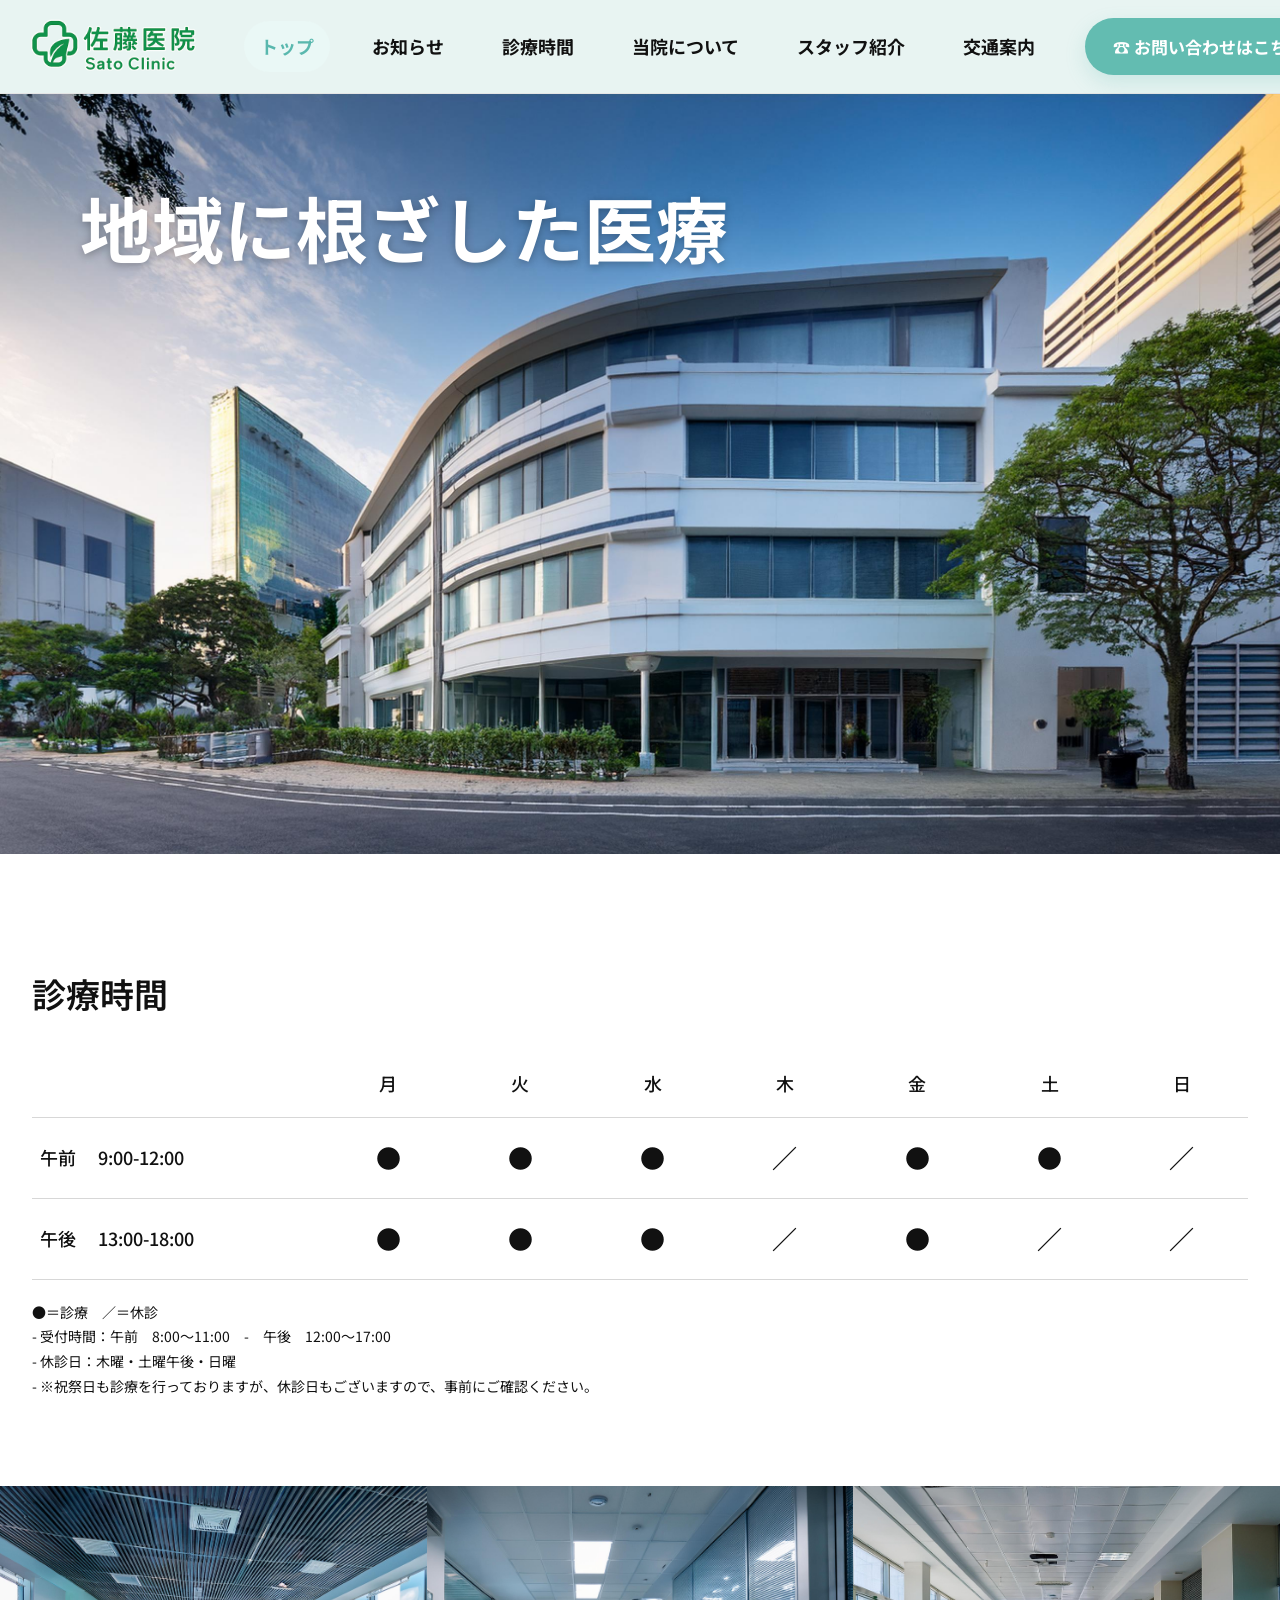
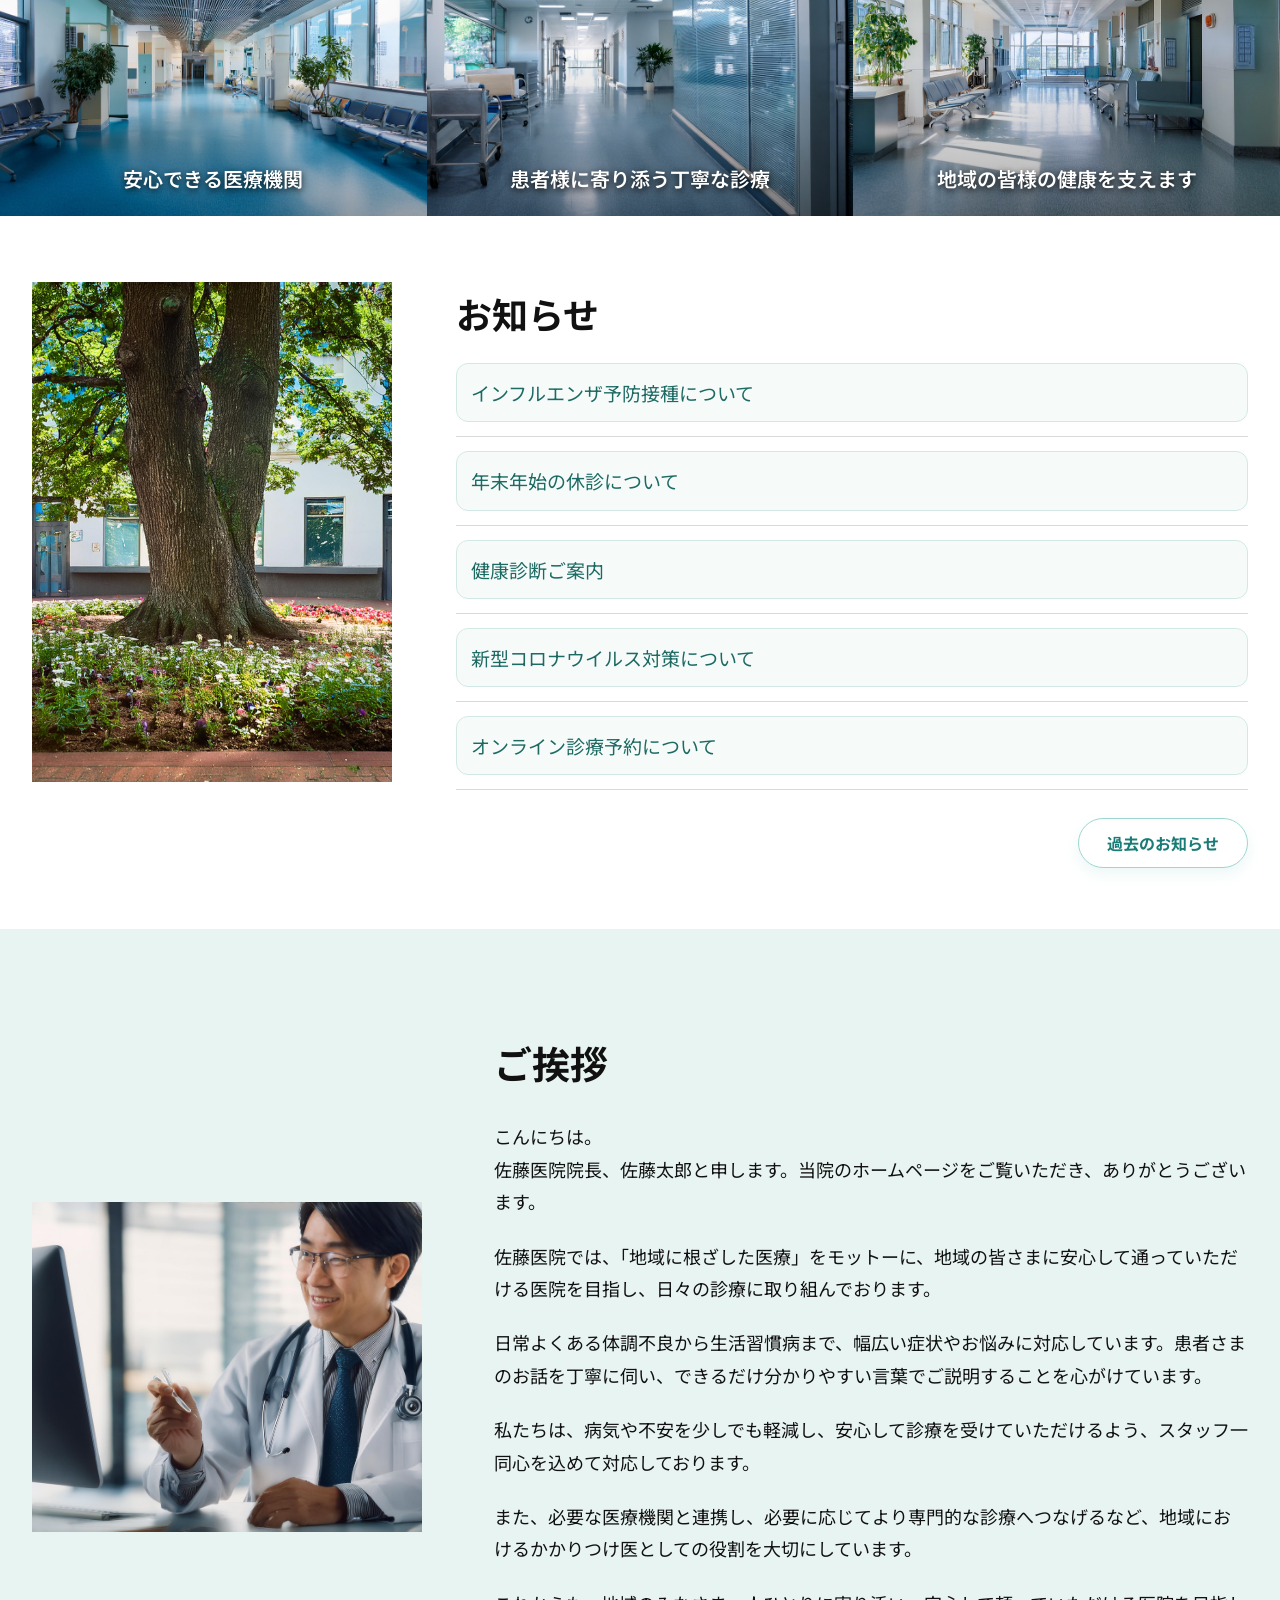
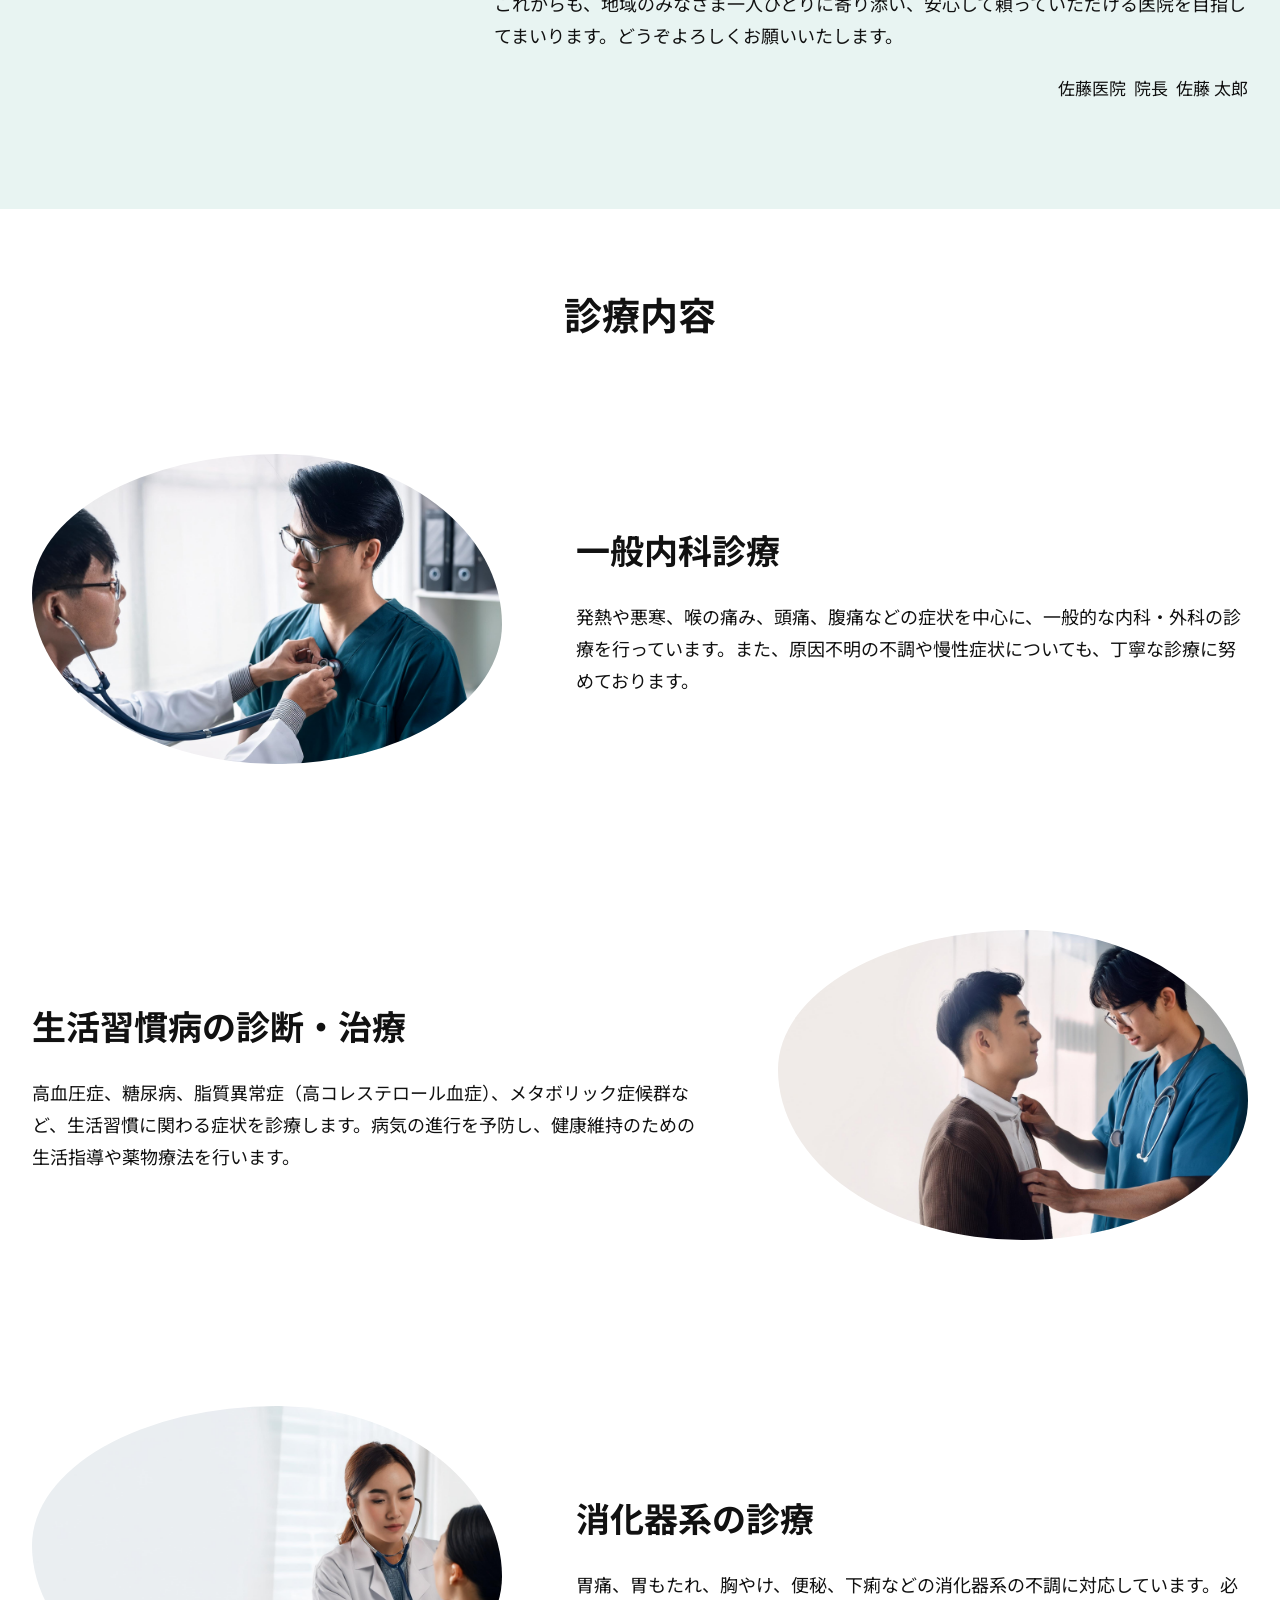
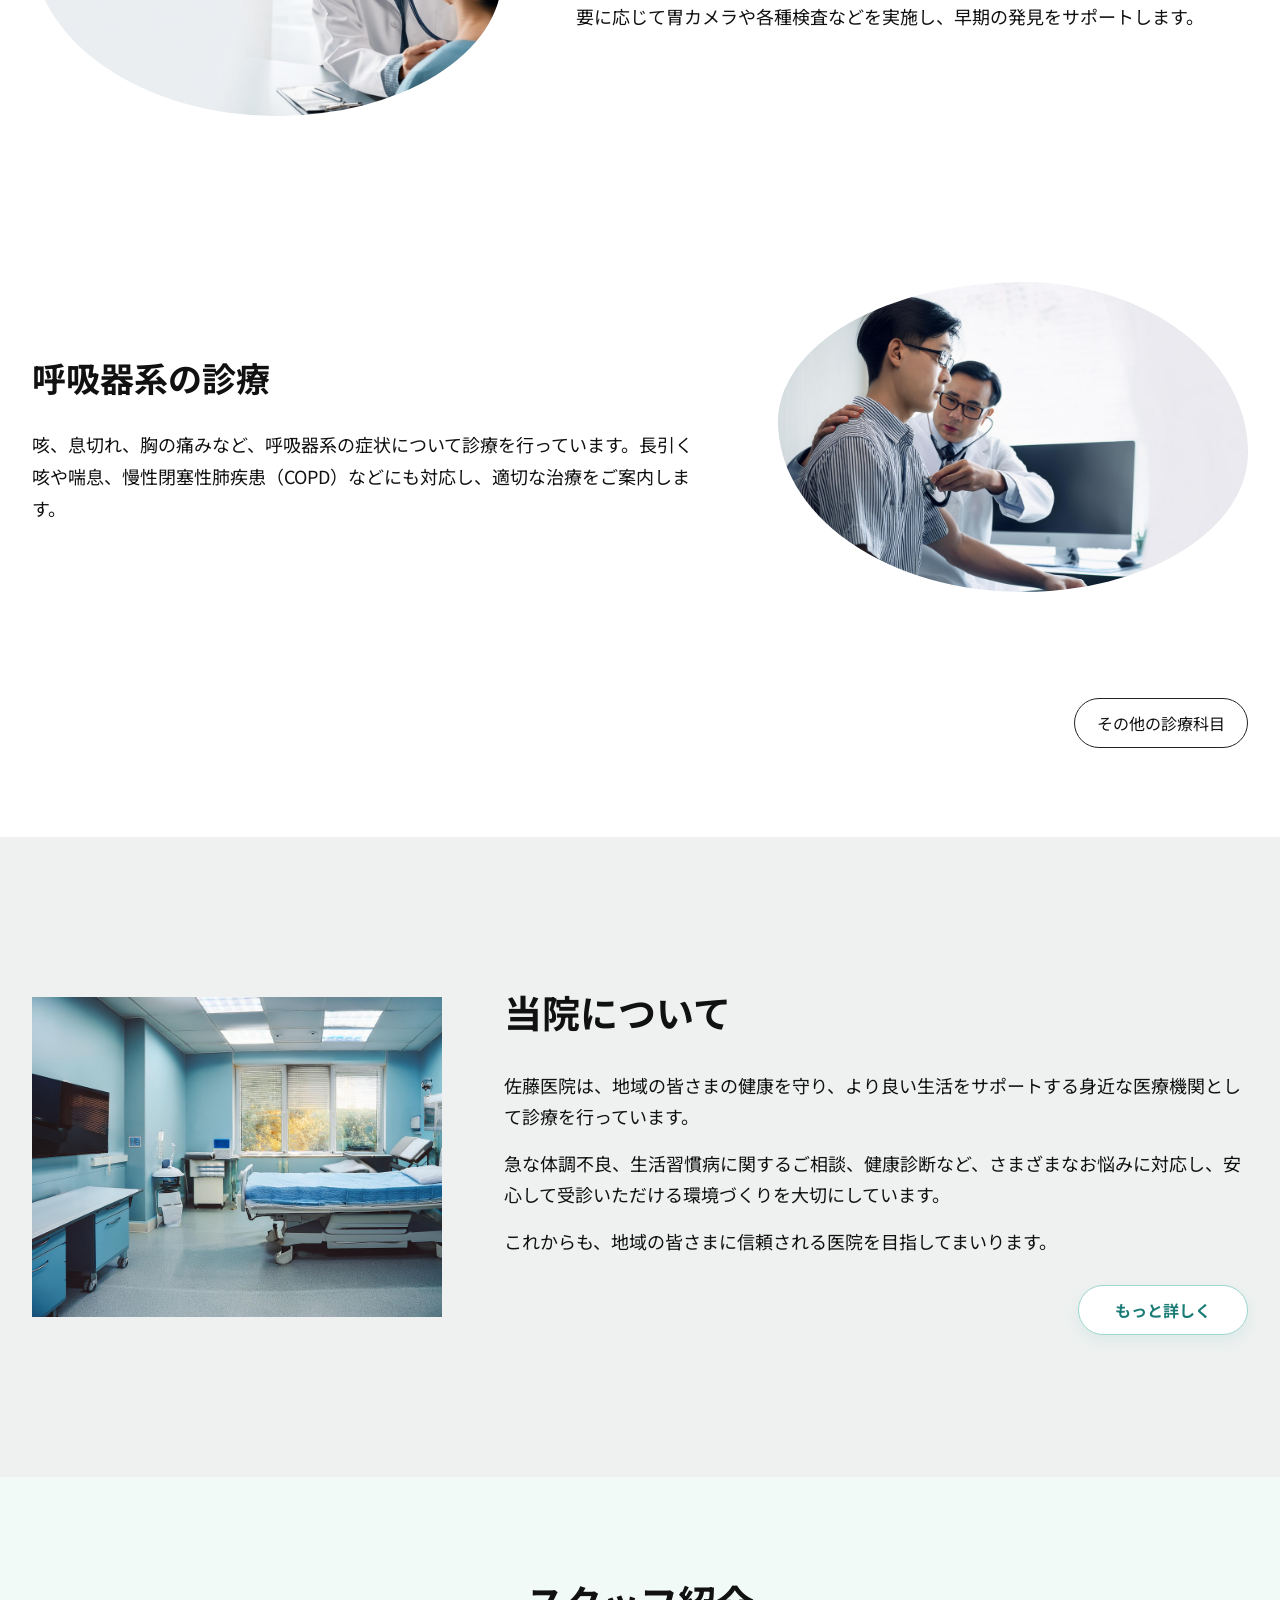
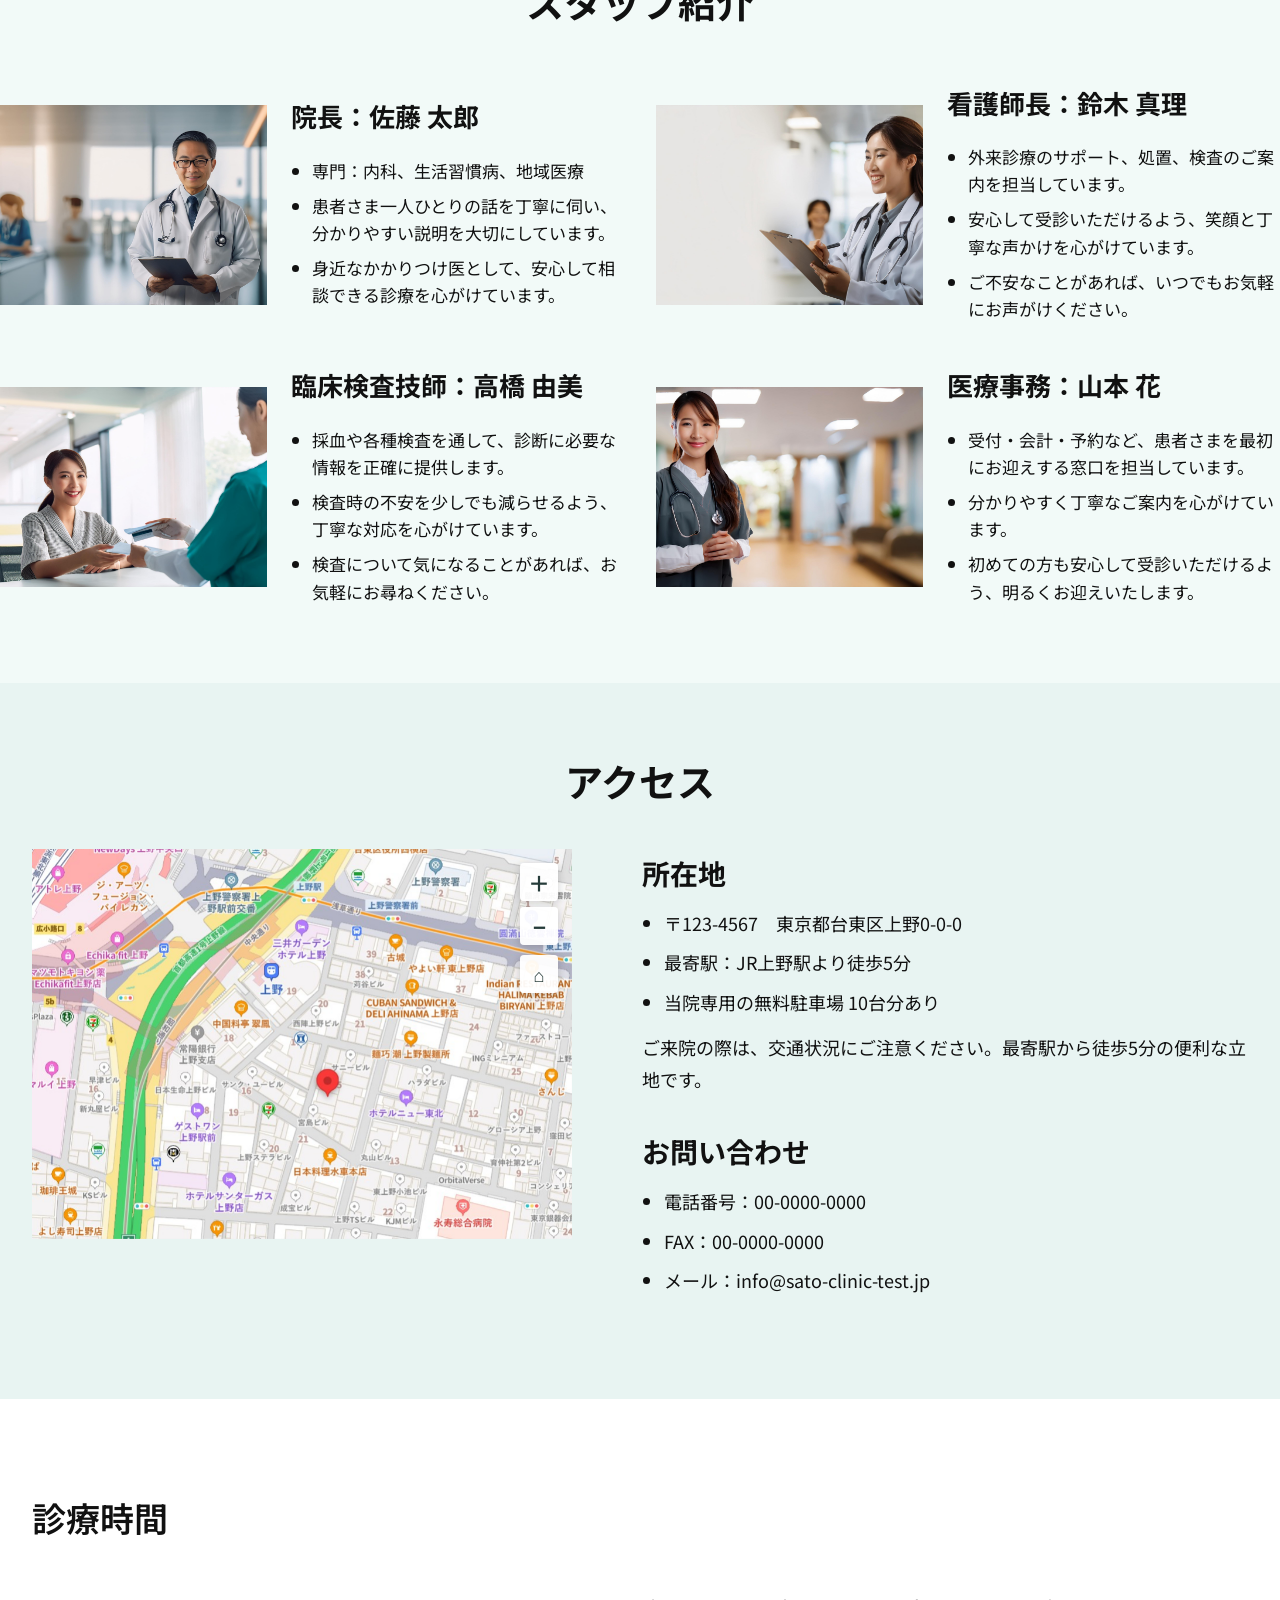
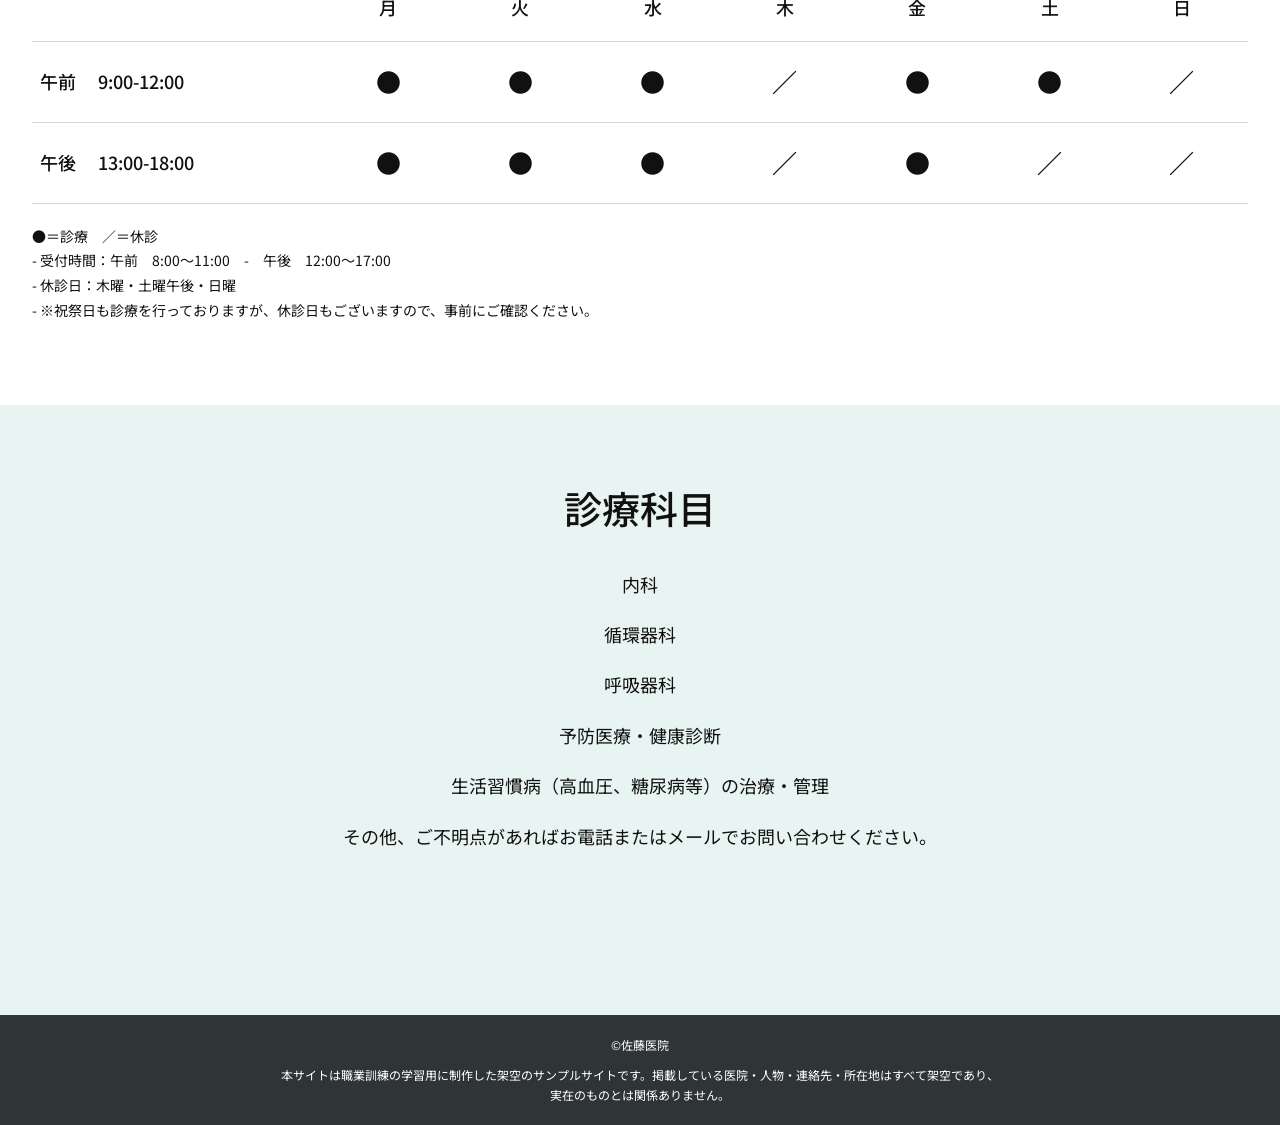
==== commit a7b0713d: "20261005_佐藤医院①" ====
--- a/index.html
+++ b/index.html
@@ -193,18 +193,6 @@
       </article>
 
       <article class="staff-item">
-        <img src="./assets/Doctor_Image/takahashi_yumi.jpg" alt="副院長 佐藤花子">
-        <div>
-          <h3>副院長：佐藤 花子</h3>
-          <ul>
-            <li>専門：一般内科・生活習慣病</li>
-            <li>日々の体調管理から慢性疾患まで、患者さまに寄り添った診療を行います。</li>
-            <li>生活背景も含めて丁寧にお話を伺い、無理のない治療をご提案します。</li>
-          </ul>
-        </div>
-      </article>
-
-      <article class="staff-item">
         <img src="./assets/Medical_Image/medical_3.jpg" alt="看護師長 鈴木真理">
         <div>
           <h3>看護師長：鈴木 真理</h3>
@@ -245,8 +233,9 @@
       <div class="section-width">
         <h2 class="center-title">アクセス</h2>
         <div class="access-inner">
-          <div class="map-viewer" aria-label="佐藤医院へのアクセスマップ。ドラッグで移動、ホイールで拡大縮小できます。">
+          <div class="map-viewer" aria-label="佐藤医院へのアクセスマップ。ドラッグで移動、Ctrlキーを押しながらホイールで拡大縮小できます。">
             <img src="./assets/map.jpg" alt="佐藤医院へのアクセスマップ">
+            <div class="map-zoom-hint" role="status">地図をズームするには、Ctrl キーを押しながらスクロールしてください</div>
             <div class="map-controls" aria-label="地図操作">
               <button class="map-control" type="button" data-map-action="zoom-in" aria-label="地図を拡大">＋</button>
               <button class="map-control" type="button" data-map-action="zoom-out" aria-label="地図を縮小">−</button>
@@ -347,6 +336,7 @@
     let mapScale = 1;
     let mapX = 0;
     let mapY = 0;
+    let mapHintTimeout;
     let activePointerId = null;
     let pointerStartX = 0;
     let pointerStartY = 0;
@@ -372,6 +362,16 @@
 
     mapViewer.addEventListener('wheel', (event) => {
       event.preventDefault();
+      if (!event.ctrlKey) {
+        mapViewer.classList.add('show-zoom-hint');
+        clearTimeout(mapHintTimeout);
+        mapHintTimeout = setTimeout(() => {
+          mapViewer.classList.remove('show-zoom-hint');
+        }, 2500);
+        return;
+      }
+      clearTimeout(mapHintTimeout);
+      mapViewer.classList.remove('show-zoom-hint');
       setMapScale(mapScale - event.deltaY * 0.001);
     }, { passive: false });
 
--- a/css/style.css
+++ b/css/style.css
@@ -67,7 +67,7 @@
 
 .site-header {
   height: 94px;
-  background: #fff;
+  background: var(--pale);
   border-bottom: 1px solid #e5e5e5;
   display: flex;
   align-items: center;
@@ -286,6 +286,29 @@
   text-align: center;
   white-space: nowrap;
   text-shadow: 0 2px 7px rgba(0, 0, 0, .95);
+}
+
+@keyframes photo-caption-enter {
+  from {
+    opacity: 0;
+    transform: translateY(22px);
+  }
+  to {
+    opacity: 1;
+    transform: translateY(0);
+  }
+}
+
+.photo-strip.is-visible figcaption {
+  animation: photo-caption-enter .8s cubic-bezier(.2, .75, .25, 1) both;
+}
+
+.photo-strip.is-visible figure:nth-child(2) figcaption {
+  animation-delay: .14s;
+}
+
+.photo-strip.is-visible figure:nth-child(3) figcaption {
+  animation-delay: .28s;
 }
 
 .photo-strip figure::after {
@@ -861,16 +884,19 @@
   width: 100%;
   background: #f2faf8;
   padding: 92px 0 70px;
+  display: grid;
+  grid-template-columns: repeat(2, minmax(0, 1fr));
+  gap: 32px;
 }
 
 .staff>* {
-  width: calc(100% - 40px);
+  width: 100%;
   max-width: 1280px;
-  margin-left: auto;
-  margin-right: auto;
+  margin: 0;
 }
 
 .staff .center-title {
+  grid-column: 1 / -1;
   margin-bottom: 12px;
 }
 
@@ -882,21 +908,16 @@
 }
 
 .staff-item {
-  min-height: 310px;
+  min-height: 0;
   display: grid;
-  grid-template-columns: 330px 1fr;
-  gap: 54px;
+  grid-template-columns: minmax(150px, .8fr) minmax(0, 1fr);
+  gap: 24px;
   align-items: center;
-  margin-bottom: 40px;
-}
-
-.staff-item:last-of-type {
-  margin-bottom: 0;
 }
 
 .staff-item img {
-  width: 330px;
-  height: 240px;
+  width: 100%;
+  height: 200px;
   object-fit: cover;
 }
 
@@ -954,6 +975,29 @@
   user-select: none;
   transform-origin: center;
   will-change: transform;
+}
+
+.map-zoom-hint {
+  position: absolute;
+  top: 50%;
+  left: 50%;
+  z-index: 1;
+  width: min(88%, 420px);
+  padding: 16px 20px;
+  color: #fff;
+  background: rgba(35, 35, 35, .82);
+  font-size: 20px;
+  font-weight: 700;
+  line-height: 1.6;
+  text-align: center;
+  opacity: 0;
+  pointer-events: none;
+  transform: translate(-50%, -50%);
+  transition: opacity .18s ease;
+}
+
+.map-viewer.show-zoom-hint .map-zoom-hint {
+  opacity: 1;
 }
 
 .map-controls {
@@ -1156,7 +1200,7 @@
   }
 
   .staff-item {
-    grid-template-columns: minmax(240px, .8fr) minmax(0, 1fr);
+    grid-template-columns: minmax(150px, .8fr) minmax(0, 1fr);
     gap: clamp(24px, 4vw, 48px);
   }
 
@@ -1385,11 +1429,15 @@
   .staff {
     width: 100%;
     padding: 54px 0 48px;
+    grid-template-columns: minmax(0, 1fr);
+    gap: 28px;
   }
 
   .staff>* {
     width: calc(100% - 32px);
     max-width: none;
+    margin-left: auto;
+    margin-right: auto;
   }
 
   .staff-item {
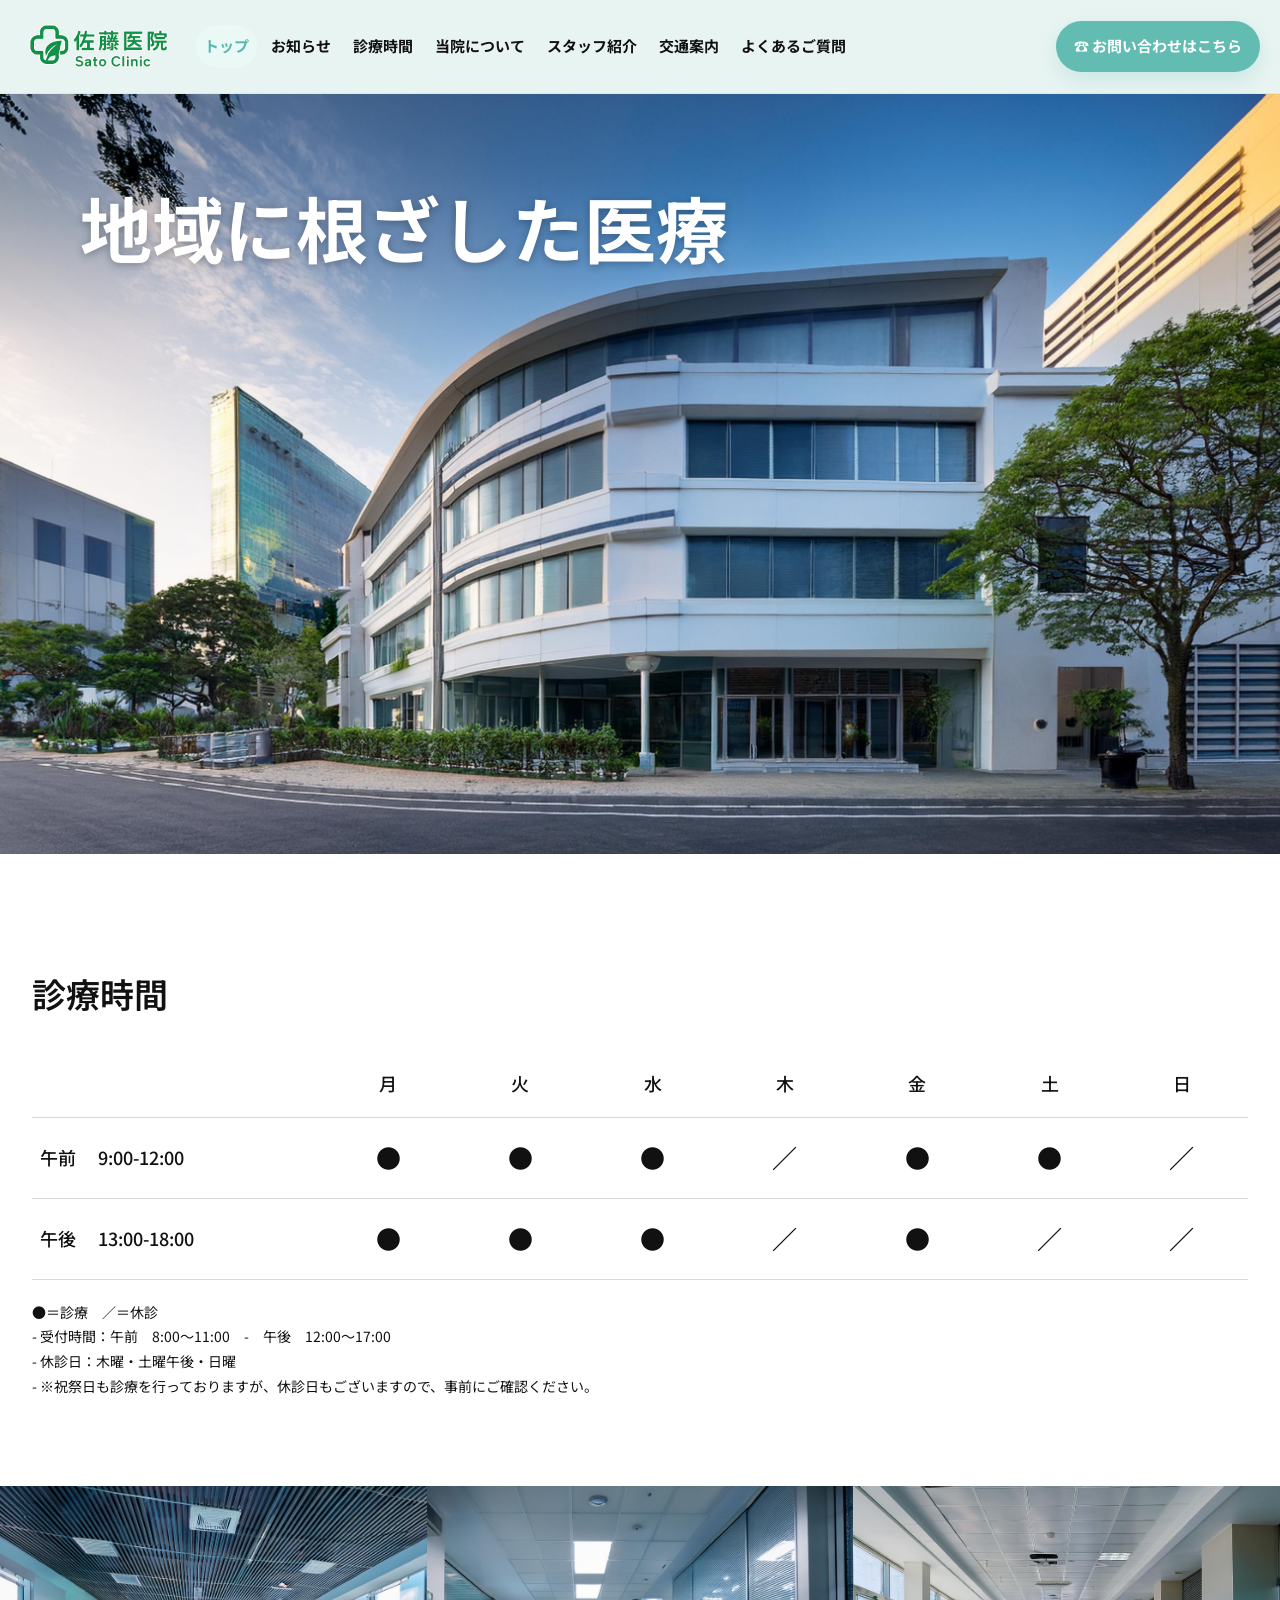
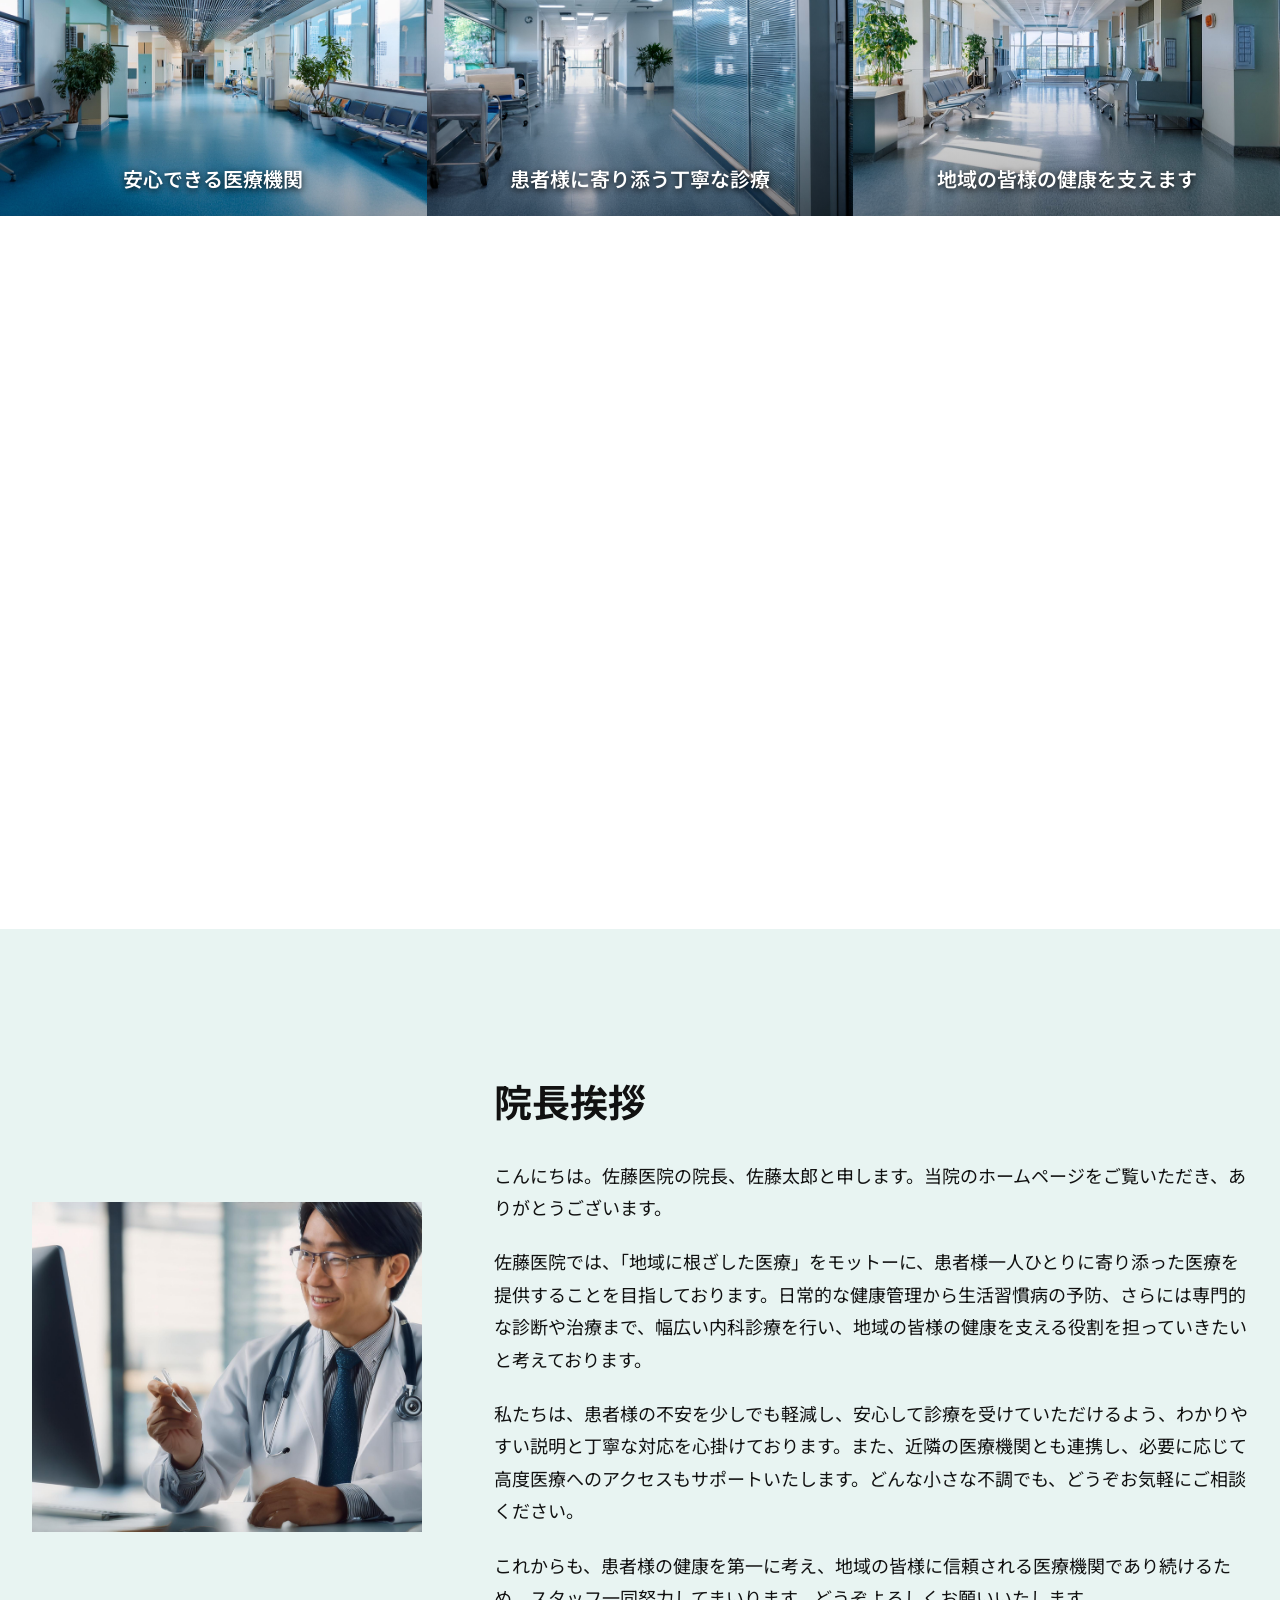
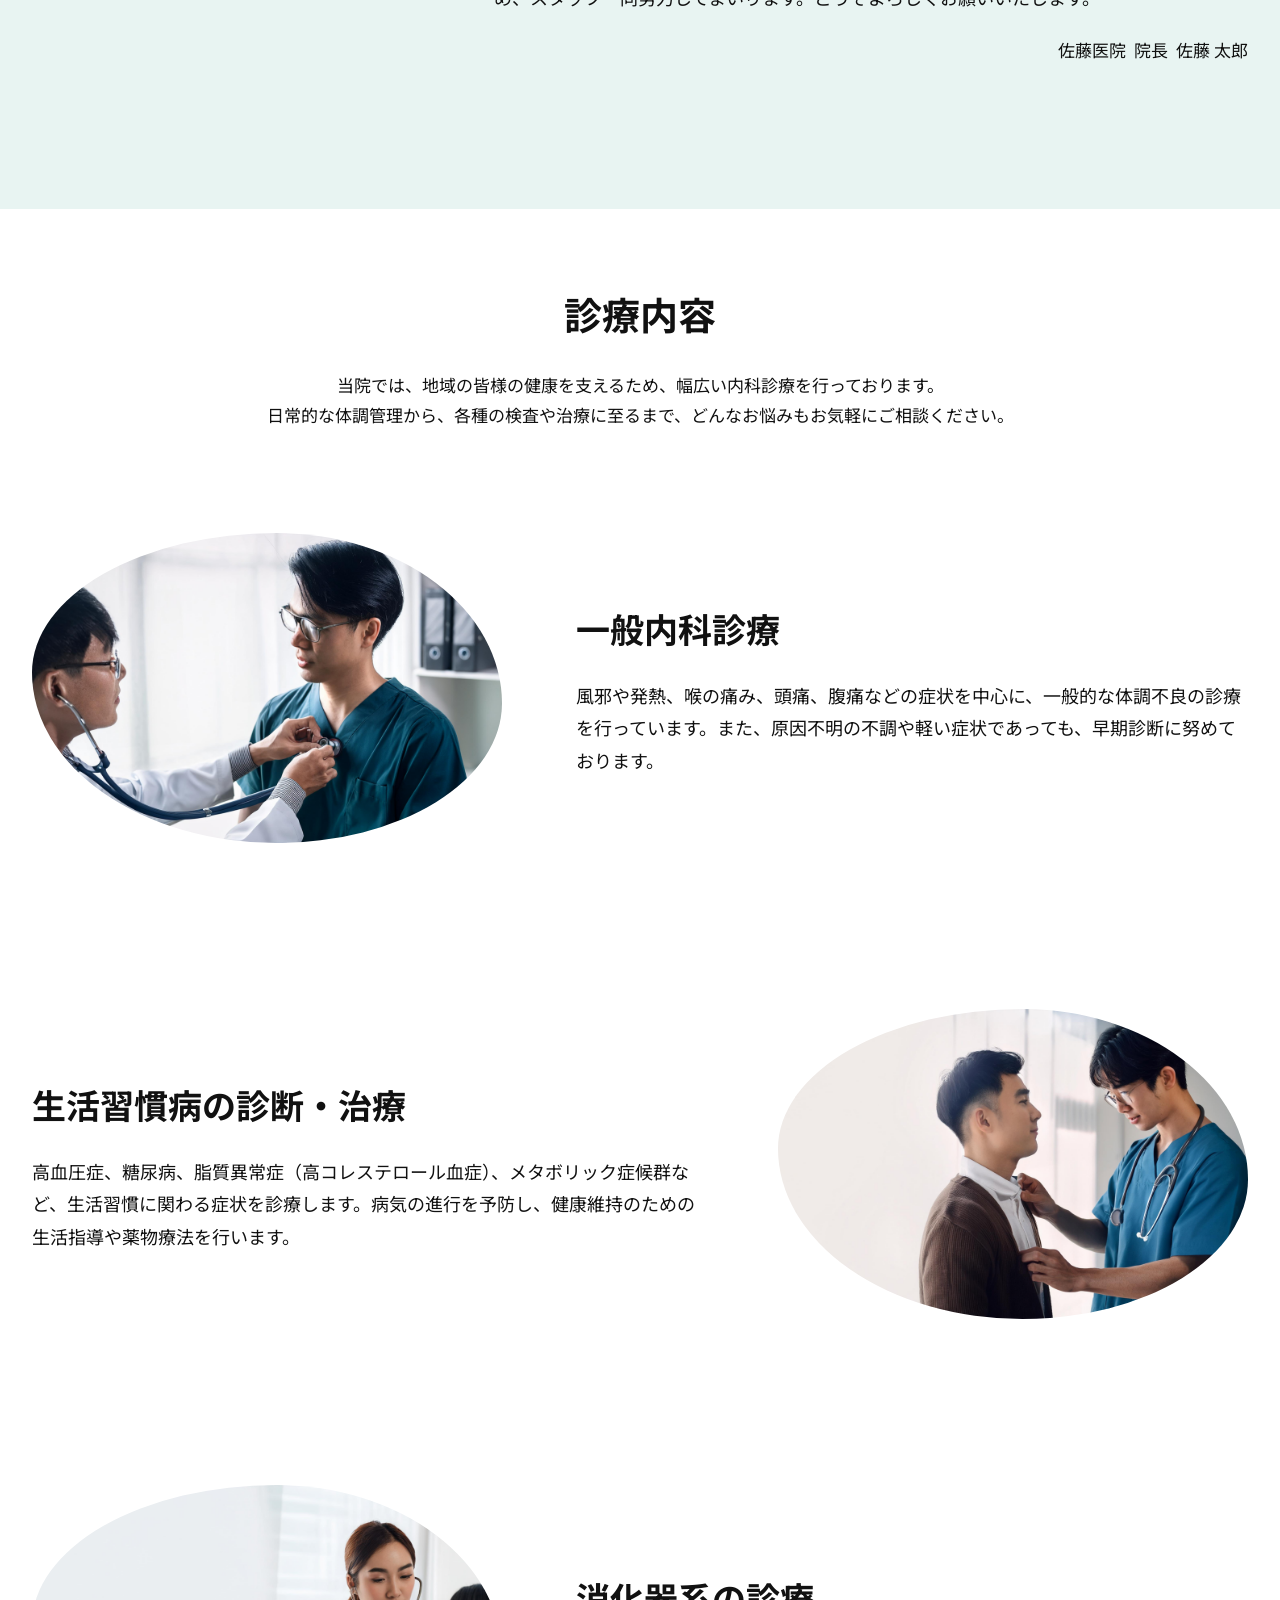
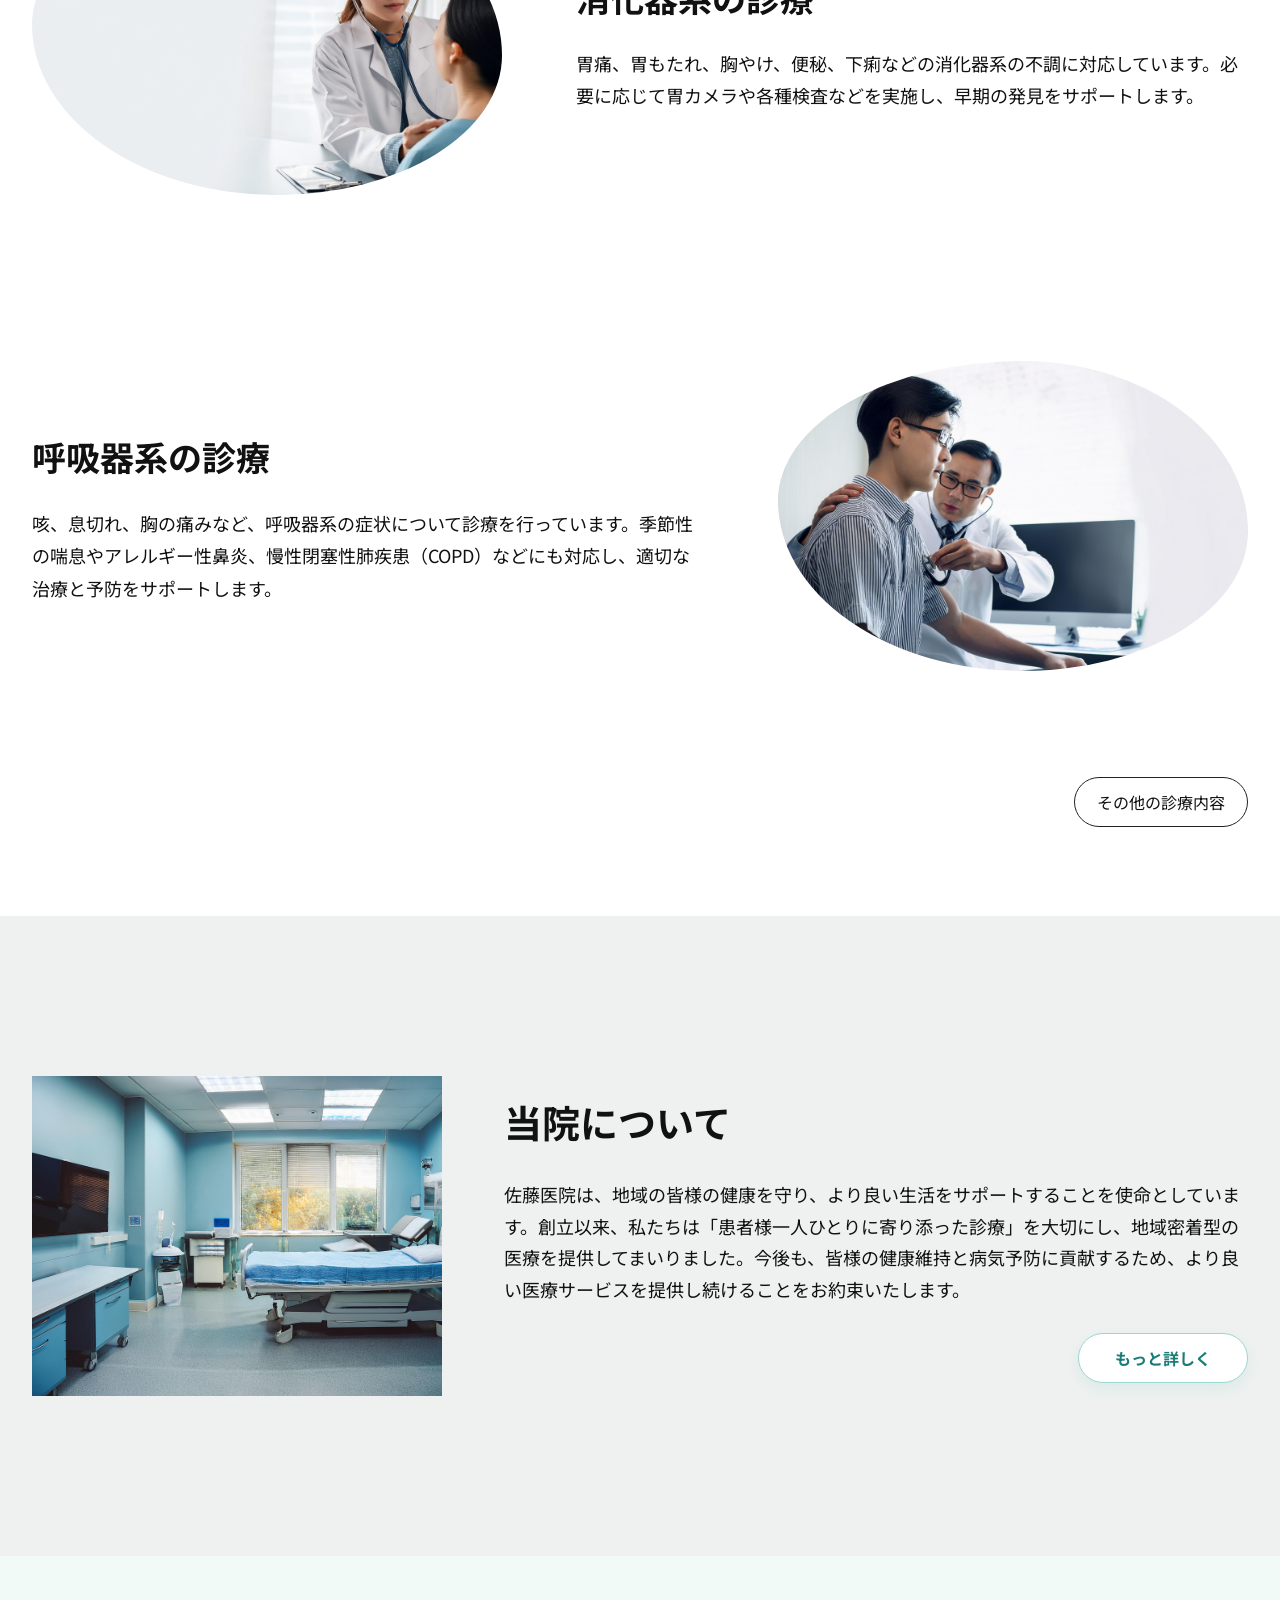
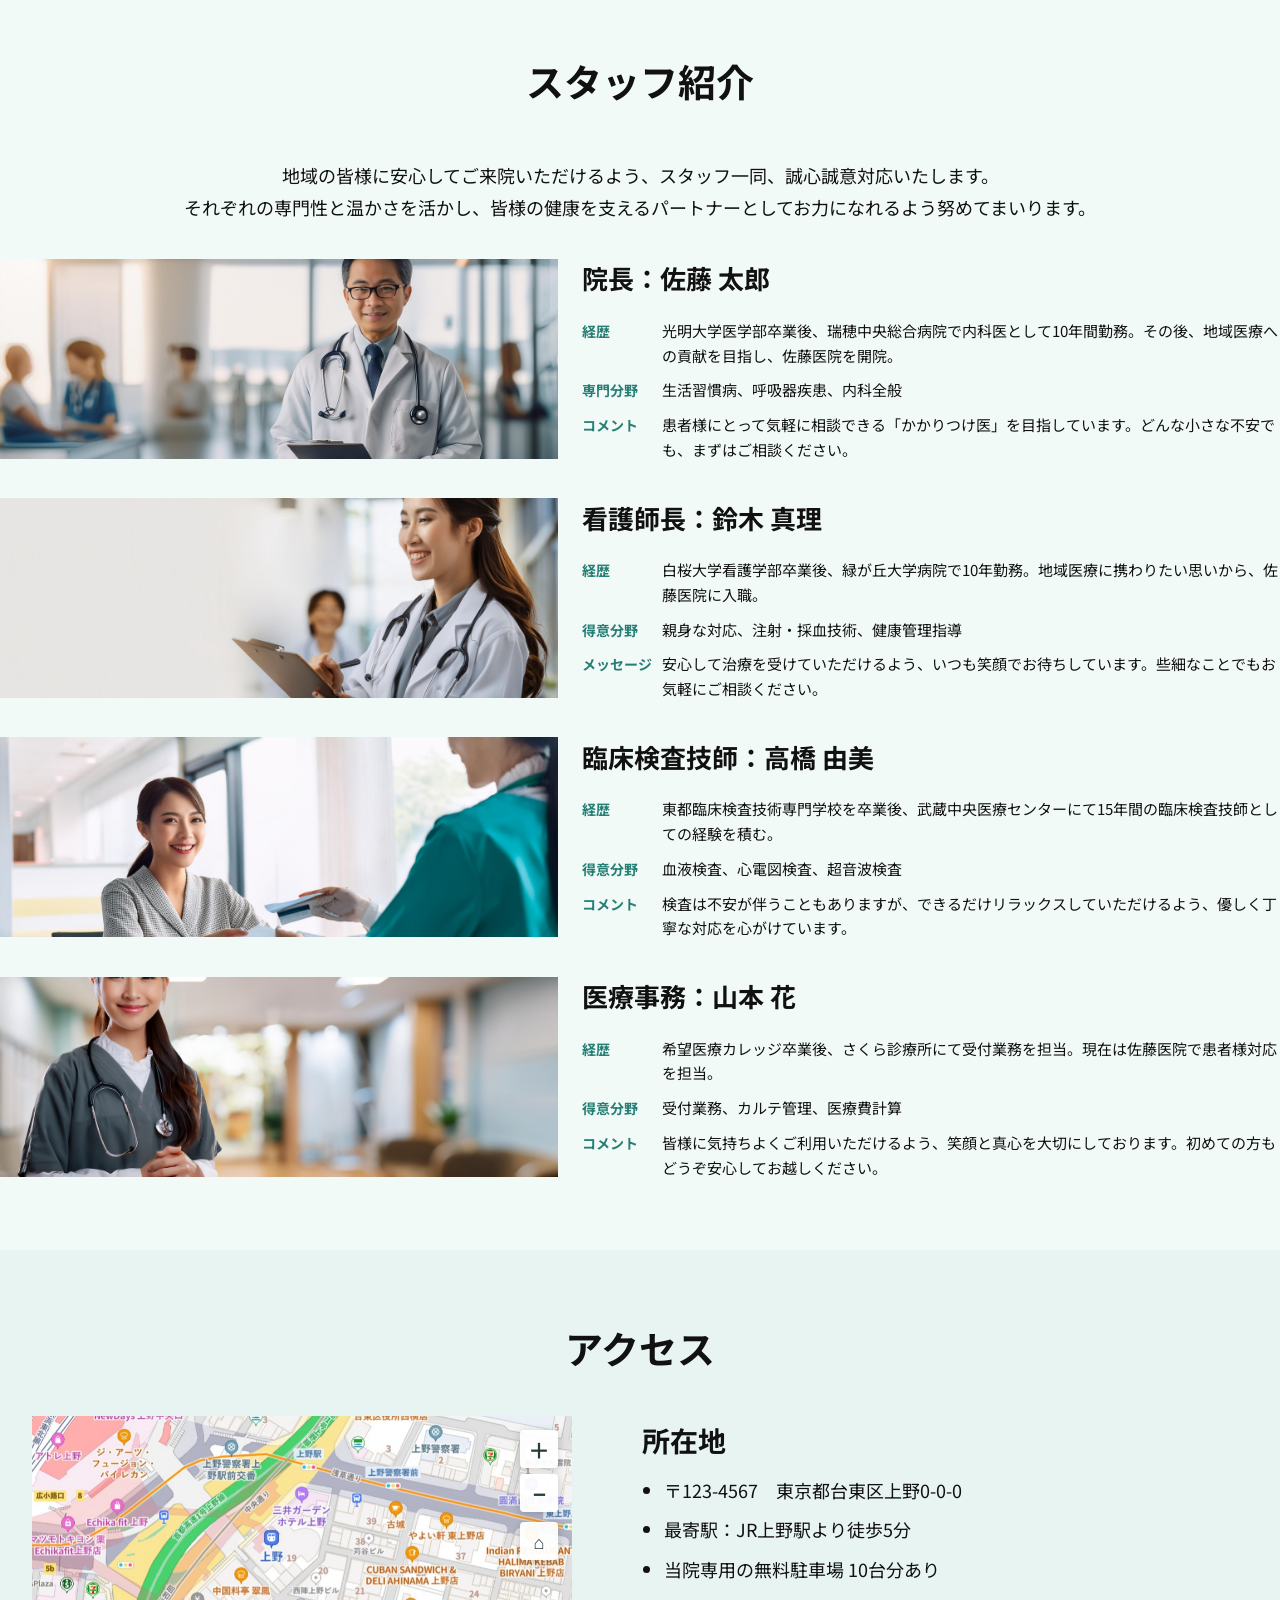
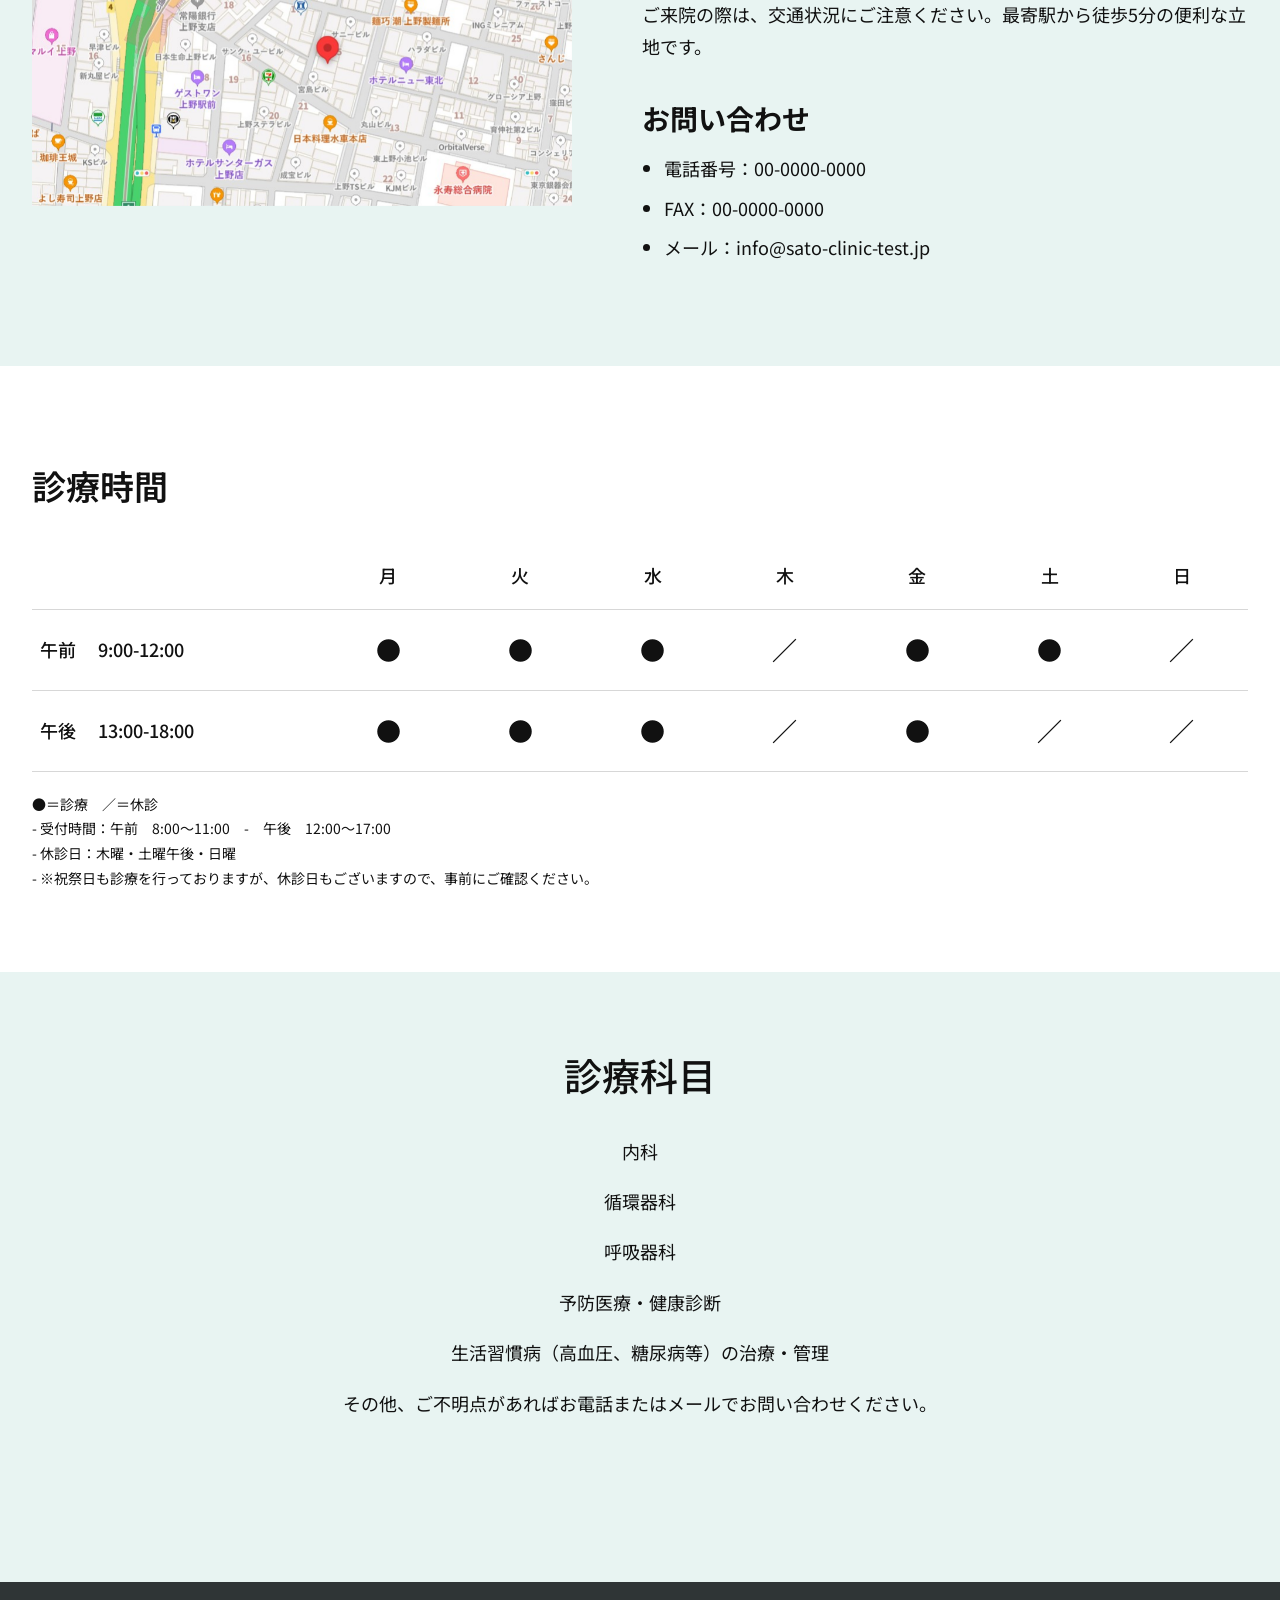
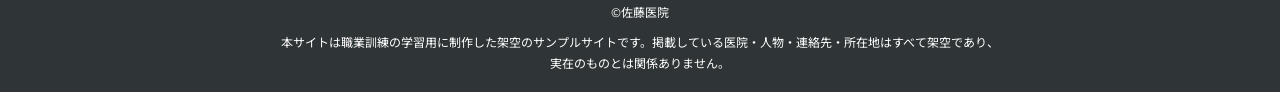
==== commit f2366dae: "佐藤医院_20261005➁" ====
--- a/index.html
+++ b/index.html
@@ -23,6 +23,7 @@
         <a href="#about">当院について</a>
         <a href="#staff">スタッフ紹介</a>
         <a href="#access">交通案内</a>
+        <a href="./faq.html">よくあるご質問</a>
       </nav>
       <a class="contact-btn" href="#contact">☎ お問い合わせはこちら</a>
     </div>
@@ -114,13 +115,11 @@
       <div class="section-width greeting-inner">
         <img src="./assets/Medical_Image/medical_1.jpg" alt="院長からのご挨拶">
         <div class="greeting-copy">
-          <h2>ご挨拶</h2>
-          <p>こんにちは。<br>佐藤医院院長、佐藤太郎と申します。当院のホームページをご覧いただき、ありがとうございます。</p>
-          <p>佐藤医院では、「地域に根ざした医療」をモットーに、地域の皆さまに安心して通っていただける医院を目指し、日々の診療に取り組んでおります。</p>
-          <p>日常よくある体調不良から生活習慣病まで、幅広い症状やお悩みに対応しています。患者さまのお話を丁寧に伺い、できるだけ分かりやすい言葉でご説明することを心がけています。</p>
-          <p>私たちは、病気や不安を少しでも軽減し、安心して診療を受けていただけるよう、スタッフ一同心を込めて対応しております。</p>
-          <p>また、必要な医療機関と連携し、必要に応じてより専門的な診療へつなげるなど、地域におけるかかりつけ医としての役割を大切にしています。</p>
-          <p>これからも、地域のみなさま一人ひとりに寄り添い、安心して頼っていただける医院を目指してまいります。どうぞよろしくお願いいたします。</p>
+          <h2>院長挨拶</h2>
+          <p>こんにちは。佐藤医院の院長、佐藤太郎と申します。当院のホームページをご覧いただき、ありがとうございます。</p>
+          <p>佐藤医院では、「地域に根ざした医療」をモットーに、患者様一人ひとりに寄り添った医療を提供することを目指しております。日常的な健康管理から生活習慣病の予防、さらには専門的な診断や治療まで、幅広い内科診療を行い、地域の皆様の健康を支える役割を担っていきたいと考えております。</p>
+          <p>私たちは、患者様の不安を少しでも軽減し、安心して診療を受けていただけるよう、わかりやすい説明と丁寧な対応を心掛けております。また、近隣の医療機関とも連携し、必要に応じて高度医療へのアクセスもサポートいたします。どんな小さな不調でも、どうぞお気軽にご相談ください。</p>
+          <p>これからも、患者様の健康を第一に考え、地域の皆様に信頼される医療機関であり続けるため、スタッフ一同努力してまいります。どうぞよろしくお願いいたします。</p>
           <p class="signature">佐藤医院&nbsp;&nbsp;院長&nbsp;&nbsp;佐藤 太郎</p>
         </div>
       </div>
@@ -128,12 +127,13 @@
 
     <section class="medical section-width" id="medical">
       <h2 class="center-title">診療内容</h2>
+      <p class="medical-intro">当院では、地域の皆様の健康を支えるため、幅広い内科診療を行っております。<br>日常的な体調管理から、各種の検査や治療に至るまで、どんなお悩みもお気軽にご相談ください。</p>
 
       <article class="medical-item image-left">
         <img src="./assets/Medical_Image/medical_11.jpg" alt="一般内科診療">
         <div>
           <h3>一般内科診療</h3>
-          <p>発熱や悪寒、喉の痛み、頭痛、腹痛などの症状を中心に、一般的な内科・外科の診療を行っています。また、原因不明の不調や慢性症状についても、丁寧な診療に努めております。</p>
+          <p>風邪や発熱、喉の痛み、頭痛、腹痛などの症状を中心に、一般的な体調不良の診療を行っています。また、原因不明の不調や軽い症状であっても、早期診断に努めております。</p>
         </div>
       </article>
 
@@ -156,12 +156,12 @@
       <article class="medical-item image-right">
         <div>
           <h3>呼吸器系の診療</h3>
-          <p>咳、息切れ、胸の痛みなど、呼吸器系の症状について診療を行っています。長引く咳や喘息、慢性閉塞性肺疾患（COPD）などにも対応し、適切な治療をご案内します。</p>
+          <p>咳、息切れ、胸の痛みなど、呼吸器系の症状について診療を行っています。季節性の喘息やアレルギー性鼻炎、慢性閉塞性肺疾患（COPD）などにも対応し、適切な治療と予防をサポートします。</p>
         </div>
         <img src="./assets/Medical_Image/medical_5.jpg" alt="呼吸器系の診療">
       </article>
 
-      <div class="more-link"><a href="./services.html">その他の診療科目</a></div>
+      <div class="more-link"><a href="./services.html">その他の診療内容</a></div>
     </section>
 
     <section class="about" id="about">
@@ -169,9 +169,7 @@
         <img src="./assets/Hospital_Exterior/hospital_8.jpg" alt="診察室">
         <div>
           <h2>当院について</h2>
-          <p>佐藤医院は、地域の皆さまの健康を守り、より良い生活をサポートする身近な医療機関として診療を行っています。</p>
-          <p>急な体調不良、生活習慣病に関するご相談、健康診断など、さまざまなお悩みに対応し、安心して受診いただける環境づくりを大切にしています。</p>
-          <p>これからも、地域の皆さまに信頼される医院を目指してまいります。</p>
+          <p>佐藤医院は、地域の皆様の健康を守り、より良い生活をサポートすることを使命としています。創立以来、私たちは「患者様一人ひとりに寄り添った診療」を大切にし、地域密着型の医療を提供してまいりました。今後も、皆様の健康維持と病気予防に貢献するため、より良い医療サービスを提供し続けることをお約束いたします。</p>
           <div class="right-link-wrap"><a class="side-link" href="./about.html">もっと詳しく</a></div>
         </div>
       </div>
@@ -179,16 +177,26 @@
 
     <section class="staff section-width" id="staff">
       <h2 class="center-title">スタッフ紹介</h2>
+      <p class="staff-message">地域の皆様に安心してご来院いただけるよう、スタッフ一同、誠心誠意対応いたします。<br>それぞれの専門性と温かさを活かし、皆様の健康を支えるパートナーとしてお力になれるよう努めてまいります。</p>
 
       <article class="staff-item">
         <img src="./assets/Doctor_Image/sato_taro.jpg" alt="院長 佐藤太郎">
         <div>
           <h3>院長：佐藤 太郎</h3>
-          <ul>
-            <li>専門：内科、生活習慣病、地域医療</li>
-            <li>患者さま一人ひとりの話を丁寧に伺い、分かりやすい説明を大切にしています。</li>
-            <li>身近なかかりつけ医として、安心して相談できる診療を心がけています。</li>
-          </ul>
+          <dl class="staff-details">
+            <div>
+              <dt>経歴</dt>
+              <dd>光明大学医学部卒業後、瑞穂中央総合病院で内科医として10年間勤務。その後、地域医療への貢献を目指し、佐藤医院を開院。</dd>
+            </div>
+            <div>
+              <dt>専門分野</dt>
+              <dd>生活習慣病、呼吸器疾患、内科全般</dd>
+            </div>
+            <div>
+              <dt>コメント</dt>
+              <dd>患者様にとって気軽に相談できる「かかりつけ医」を目指しています。どんな小さな不安でも、まずはご相談ください。</dd>
+            </div>
+          </dl>
         </div>
       </article>
 
@@ -196,11 +204,20 @@
         <img src="./assets/Medical_Image/medical_3.jpg" alt="看護師長 鈴木真理">
         <div>
           <h3>看護師長：鈴木 真理</h3>
-          <ul>
-            <li>外来診療のサポート、処置、検査のご案内を担当しています。</li>
-            <li>安心して受診いただけるよう、笑顔と丁寧な声かけを心がけています。</li>
-            <li>ご不安なことがあれば、いつでもお気軽にお声がけください。</li>
-          </ul>
+          <dl class="staff-details">
+            <div>
+              <dt>経歴</dt>
+              <dd>白桜大学看護学部卒業後、緑が丘大学病院で10年勤務。地域医療に携わりたい思いから、佐藤医院に入職。</dd>
+            </div>
+            <div>
+              <dt>得意分野</dt>
+              <dd>親身な対応、注射・採血技術、健康管理指導</dd>
+            </div>
+            <div>
+              <dt>メッセージ</dt>
+              <dd>安心して治療を受けていただけるよう、いつも笑顔でお待ちしています。些細なことでもお気軽にご相談ください。</dd>
+            </div>
+          </dl>
         </div>
       </article>
 
@@ -208,11 +225,20 @@
         <img src="./assets/Infomation_Image/information_4.jpg" alt="臨床検査技師 高橋由美">
         <div>
           <h3>臨床検査技師：高橋 由美</h3>
-          <ul>
-            <li>採血や各種検査を通して、診断に必要な情報を正確に提供します。</li>
-            <li>検査時の不安を少しでも減らせるよう、丁寧な対応を心がけています。</li>
-            <li>検査について気になることがあれば、お気軽にお尋ねください。</li>
-          </ul>
+          <dl class="staff-details">
+            <div>
+              <dt>経歴</dt>
+              <dd>東都臨床検査技術専門学校を卒業後、武蔵中央医療センターにて15年間の臨床検査技師としての経験を積む。</dd>
+            </div>
+            <div>
+              <dt>得意分野</dt>
+              <dd>血液検査、心電図検査、超音波検査</dd>
+            </div>
+            <div>
+              <dt>コメント</dt>
+              <dd>検査は不安が伴うこともありますが、できるだけリラックスしていただけるよう、優しく丁寧な対応を心がけています。</dd>
+            </div>
+          </dl>
         </div>
       </article>
 
@@ -220,13 +246,23 @@
         <img src="./assets/Doctor_Image/yamamoto_hana.jpg" alt="医療事務 山本花">
         <div>
           <h3>医療事務：山本 花</h3>
-          <ul>
-            <li>受付・会計・予約など、患者さまを最初にお迎えする窓口を担当しています。</li>
-            <li>分かりやすく丁寧なご案内を心がけています。</li>
-            <li>初めての方も安心して受診いただけるよう、明るくお迎えいたします。</li>
-          </ul>
-        </div>
-      </article>
+          <dl class="staff-details">
+            <div>
+              <dt>経歴</dt>
+              <dd>希望医療カレッジ卒業後、さくら診療所にて受付業務を担当。現在は佐藤医院で患者様対応を担当。</dd>
+            </div>
+            <div>
+              <dt>得意分野</dt>
+              <dd>受付業務、カルテ管理、医療費計算</dd>
+            </div>
+            <div>
+              <dt>コメント</dt>
+              <dd>皆様に気持ちよくご利用いただけるよう、笑顔と真心を大切にしております。初めての方もどうぞ安心してお越しください。</dd>
+            </div>
+          </dl>
+        </div>
+      </article>
+
     </section>
 
     <section class="access" id="access">
--- a/css/style.css
+++ b/css/style.css
@@ -94,9 +94,9 @@
 .nav {
   display: flex;
   align-items: center;
-  gap: 26px;
+  gap: 12px;
   white-space: nowrap;
-  font-size: 18px;
+  font-size: 16px;
   font-weight: 700;
 }
 
@@ -104,8 +104,8 @@
   display: inline-flex;
   align-items: center;
   justify-content: center;
-  min-height: 42px;
-  padding: 10px 16px;
+  min-height: 40px;
+  padding: 8px 10px;
   border-radius: 999px;
   transition: background-color .2s ease, color .2s ease, box-shadow .2s ease, transform .2s ease;
 }
@@ -374,6 +374,118 @@
 
 .news-detail-page {
   padding: 56px 0 80px;
+}
+
+.faq-page {
+  padding: 56px 0 80px;
+  background: var(--pale);
+}
+
+.faq-wrap {
+  width: 900px;
+  max-width: calc(100% - 32px);
+  margin: 0 auto;
+}
+
+.faq-header {
+  margin-bottom: 40px;
+}
+
+.faq-header h1 {
+  margin: 0 0 12px;
+  font-size: 42px;
+  line-height: 1.4;
+}
+@media (min-width: 1251px) and (max-width: 1350px) {
+  .header-inner {
+    gap: 16px;
+  }
+
+  .logo {
+    width: 160px;
+  }
+
+  .nav {
+    gap: 6px;
+    font-size: 15px;
+  }
+
+  .nav a {
+    padding: 8px;
+  }
+
+  .contact-btn {
+    padding: 12px 18px;
+    font-size: 15px;
+  }
+}
+
+.faq-header p {
+  margin: 0;
+  color: #4a4a4a;
+}
+
+.faq-category + .faq-category {
+  margin-top: 38px;
+}
+
+.faq-category h2 {
+  margin: 0 0 8px;
+  padding-left: 14px;
+  border-left: 4px solid var(--green);
+  font-size: 26px;
+}
+
+.faq-list {
+  margin: 0;
+  border-top: 1px solid #cbdedb;
+}
+
+.faq-item {
+  padding: 18px 0;
+  border-bottom: 1px solid #cbdedb;
+}
+
+.faq-item dt {
+  font-size: 18px;
+  font-weight: 700;
+}
+
+.faq-item dd {
+  margin: 6px 0 0;
+  font-size: 16px;
+  line-height: 1.8;
+}
+
+.faq-label {
+  margin-right: 8px;
+  color: #267f74;
+  font-weight: 700;
+}
+
+.faq-closing {
+  margin: 40px 0 0;
+  font-weight: 600;
+}
+
+.faq-back {
+  display: inline-flex;
+  align-items: center;
+  justify-content: center;
+  margin-top: 24px;
+  padding: 12px 22px;
+  border: 1px solid #222;
+  border-radius: 999px;
+  background: #fff;
+  font-weight: 700;
+  transition: transform .2s ease, box-shadow .2s ease, background-color .2s ease;
+}
+
+.faq-back:hover,
+.faq-back:focus-visible {
+  background: #f4faf9;
+  transform: translateY(-1px);
+  box-shadow: 0 8px 18px rgba(17, 17, 17, .08);
 }
 
 .news-detail-wrap {
@@ -710,7 +822,7 @@
 
 .services-grid {
   display: grid;
-  grid-template-columns: repeat(2, minmax(0, 1fr));
+  grid-template-columns: minmax(0, 1fr);
   gap: 24px;
 }
 
@@ -724,8 +836,7 @@
   transition: transform .2s ease, box-shadow .2s ease;
 }
 
-.service-card:hover,
-.service-card:focus-visible {
+.service-card:hover {
   transform: translateY(-2px);
   box-shadow: 0 16px 28px rgba(17, 17, 17, .06);
 }
@@ -820,6 +931,12 @@
   margin-bottom: 0;
 }
 
+.about-page-card section + section {
+  margin-top: 24px;
+  padding-top: 24px;
+  border-top: 1px solid #dde8e6;
+}
+
 .about-page-image {
   padding: 16px;
 }
@@ -829,6 +946,75 @@
   height: 420px;
   object-fit: cover;
   border-radius: 16px;
+}
+
+.about-page-sections {
+  margin-top: 40px;
+}
+
+.about-page-section {
+  padding: 28px 0;
+  border-top: 1px solid #dde8e6;
+}
+
+.about-page-section h2 {
+  margin: 0 0 12px;
+  font-size: 28px;
+}
+
+.about-page-section p {
+  margin: 0;
+  font-size: 17px;
+  line-height: 1.8;
+}
+
+.about-page-section ul {
+  margin: 14px 0 0;
+  padding-left: 1.3em;
+}
+
+.about-page-section li {
+  margin: 8px 0;
+  font-size: 17px;
+  line-height: 1.8;
+}
+
+.about-policy-table-wrap {
+  margin-top: 18px;
+  overflow-x: auto;
+}
+
+.about-policy-table {
+  width: 100%;
+  border-collapse: collapse;
+  table-layout: fixed;
+  background: #fff;
+  font-size: 15px;
+  line-height: 1.65;
+}
+
+.about-policy-table th,
+.about-policy-table td {
+  padding: 12px 14px;
+  border: 1px solid #cbdedb;
+  text-align: left;
+  vertical-align: top;
+  overflow-wrap: anywhere;
+}
+
+.about-policy-table thead th {
+  background: #e8f4f2;
+  font-weight: 700;
+}
+
+.about-policy-table th:first-child {
+  width: 52px;
+  text-align: center;
+}
+
+.about-policy-table td:nth-child(2) {
+  width: 225px;
+  font-weight: 600;
 }
 
 .about-page-back {
@@ -885,19 +1071,26 @@
   background: #f2faf8;
   padding: 92px 0 70px;
   display: grid;
-  grid-template-columns: repeat(2, minmax(0, 1fr));
+  grid-template-columns: minmax(0, 1fr);
   gap: 32px;
 }
 
 .staff>* {
   width: 100%;
   max-width: 1280px;
-  margin: 0;
+  margin: 0 auto;
 }
 
 .staff .center-title {
   grid-column: 1 / -1;
   margin-bottom: 12px;
+}
+
+.staff-message {
+  grid-column: 1 / -1;
+  margin: 0;
+  text-align: center;
+  line-height: 1.8;
 }
 
 .staff-intro {
@@ -926,15 +1119,29 @@
   font-size: 26px;
 }
 
-.staff-item ul {
+.staff-details {
+  display: grid;
+  gap: 10px;
   margin: 0;
-  padding-left: 1.2em;
-}
-
-.staff-item li {
-  margin: 8px 0;
-  font-size: 17px;
-  line-height: 1.6;
+}
+
+.staff-details>div {
+  display: grid;
+  grid-template-columns: 72px minmax(0, 1fr);
+  gap: 8px;
+  align-items: start;
+}
+
+.staff-details dt {
+  color: #267f74;
+  font-size: 14px;
+  font-weight: 700;
+}
+
+.staff-details dd {
+  margin: 0;
+  font-size: 15px;
+  line-height: 1.65;
 }
 
 .access {
@@ -1458,7 +1665,7 @@
     font-size: 22px;
   }
 
-  .staff-item li {
+  .staff-details dd {
     font-size: 15px;
   }
 
@@ -1514,14 +1721,16 @@
   .services-page,
   .about-page,
   .news-detail-page,
-  .news-archive-page {
+  .news-archive-page,
+  .faq-page {
     padding: 40px 0 56px;
   }
 
   .services-wrap,
   .about-page-wrap,
   .news-detail-wrap,
-  .news-archive-wrap {
+  .news-archive-wrap,
+  .faq-wrap {
     width: auto;
     max-width: none;
     margin: 0 16px;
@@ -1529,8 +1738,21 @@
 
   .services-header h1,
   .about-page-header h1,
-  .archive-header h1 {
+  .archive-header h1,
+  .faq-header h1 {
     font-size: 32px;
+  }
+
+  .faq-category h2 {
+    font-size: 23px;
+  }
+
+  .faq-item dt {
+    font-size: 16px;
+  }
+
+  .faq-item dd {
+    font-size: 15px;
   }
 
   .services-grid,
@@ -1551,6 +1773,29 @@
   .service-card p,
   .about-page-card p {
     font-size: 16px;
+  }
+
+  .about-page-section h2 {
+    font-size: 23px;
+  }
+
+  .about-page-section p,
+  .about-page-section li {
+    font-size: 15px;
+  }
+
+  .about-policy-table th,
+  .about-policy-table td {
+    padding: 8px 7px;
+    font-size: 13px;
+  }
+
+  .about-policy-table th:first-child {
+    width: 34px;
+  }
+
+  .about-policy-table td:nth-child(2) {
+    width: 130px;
   }
 
   .about-page-card {
@@ -1620,6 +1865,10 @@
     white-space: normal;
   }
 
+  .nav a:last-child {
+    grid-column: 1 / -1;
+  }
+
   .section-width {
     width: calc(100% - 28px);
   }
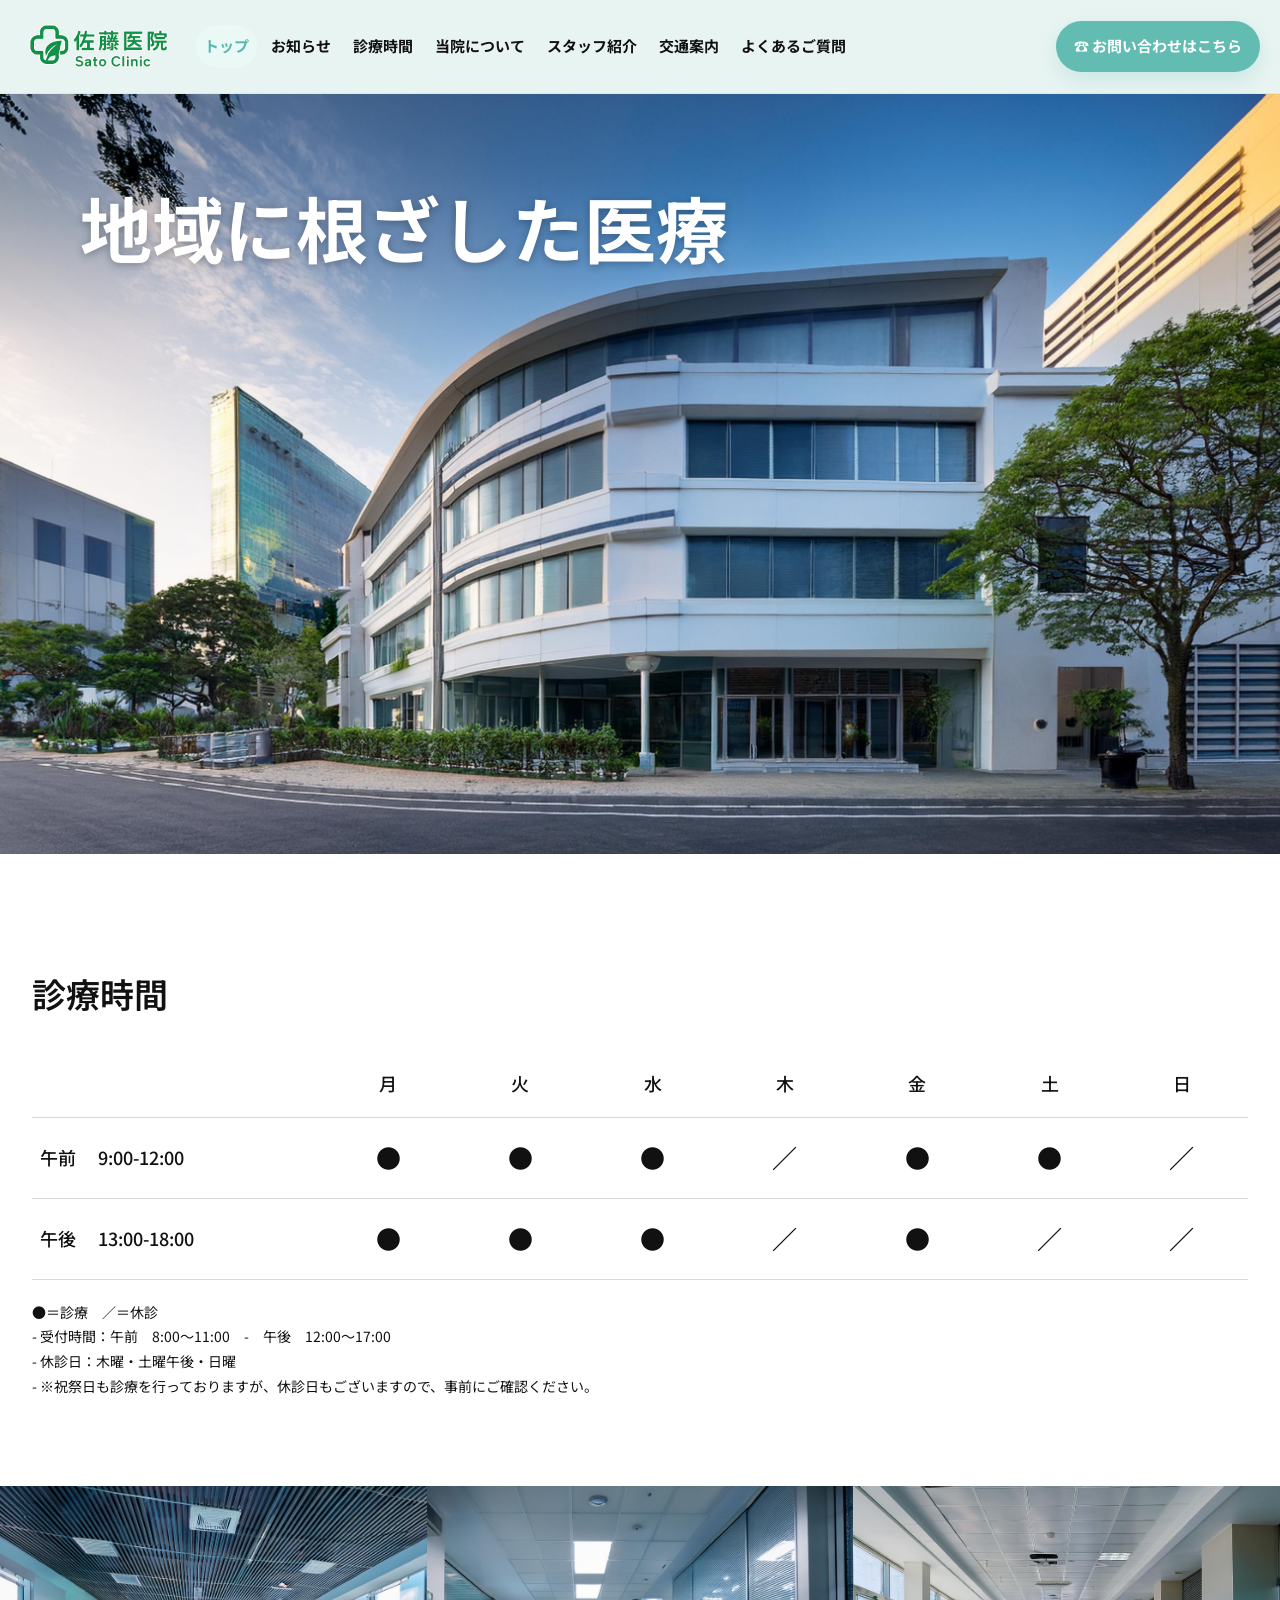
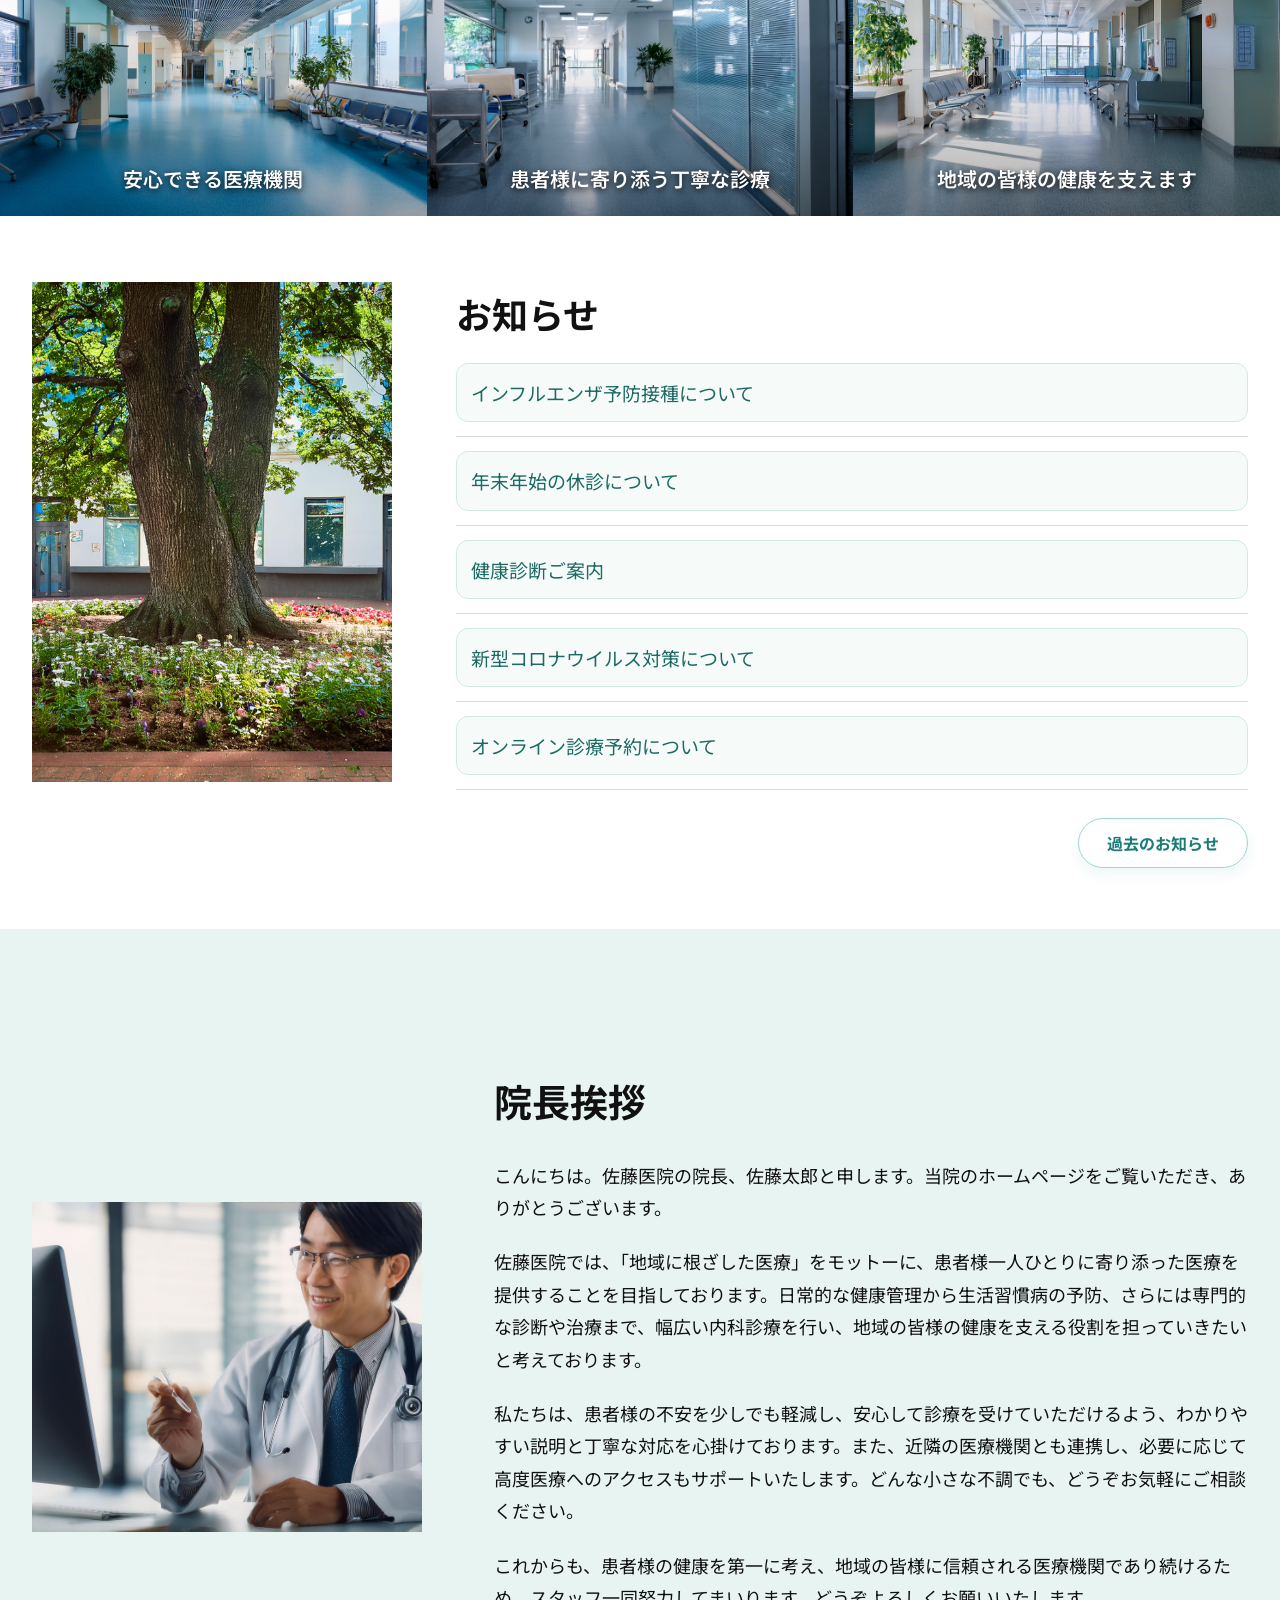
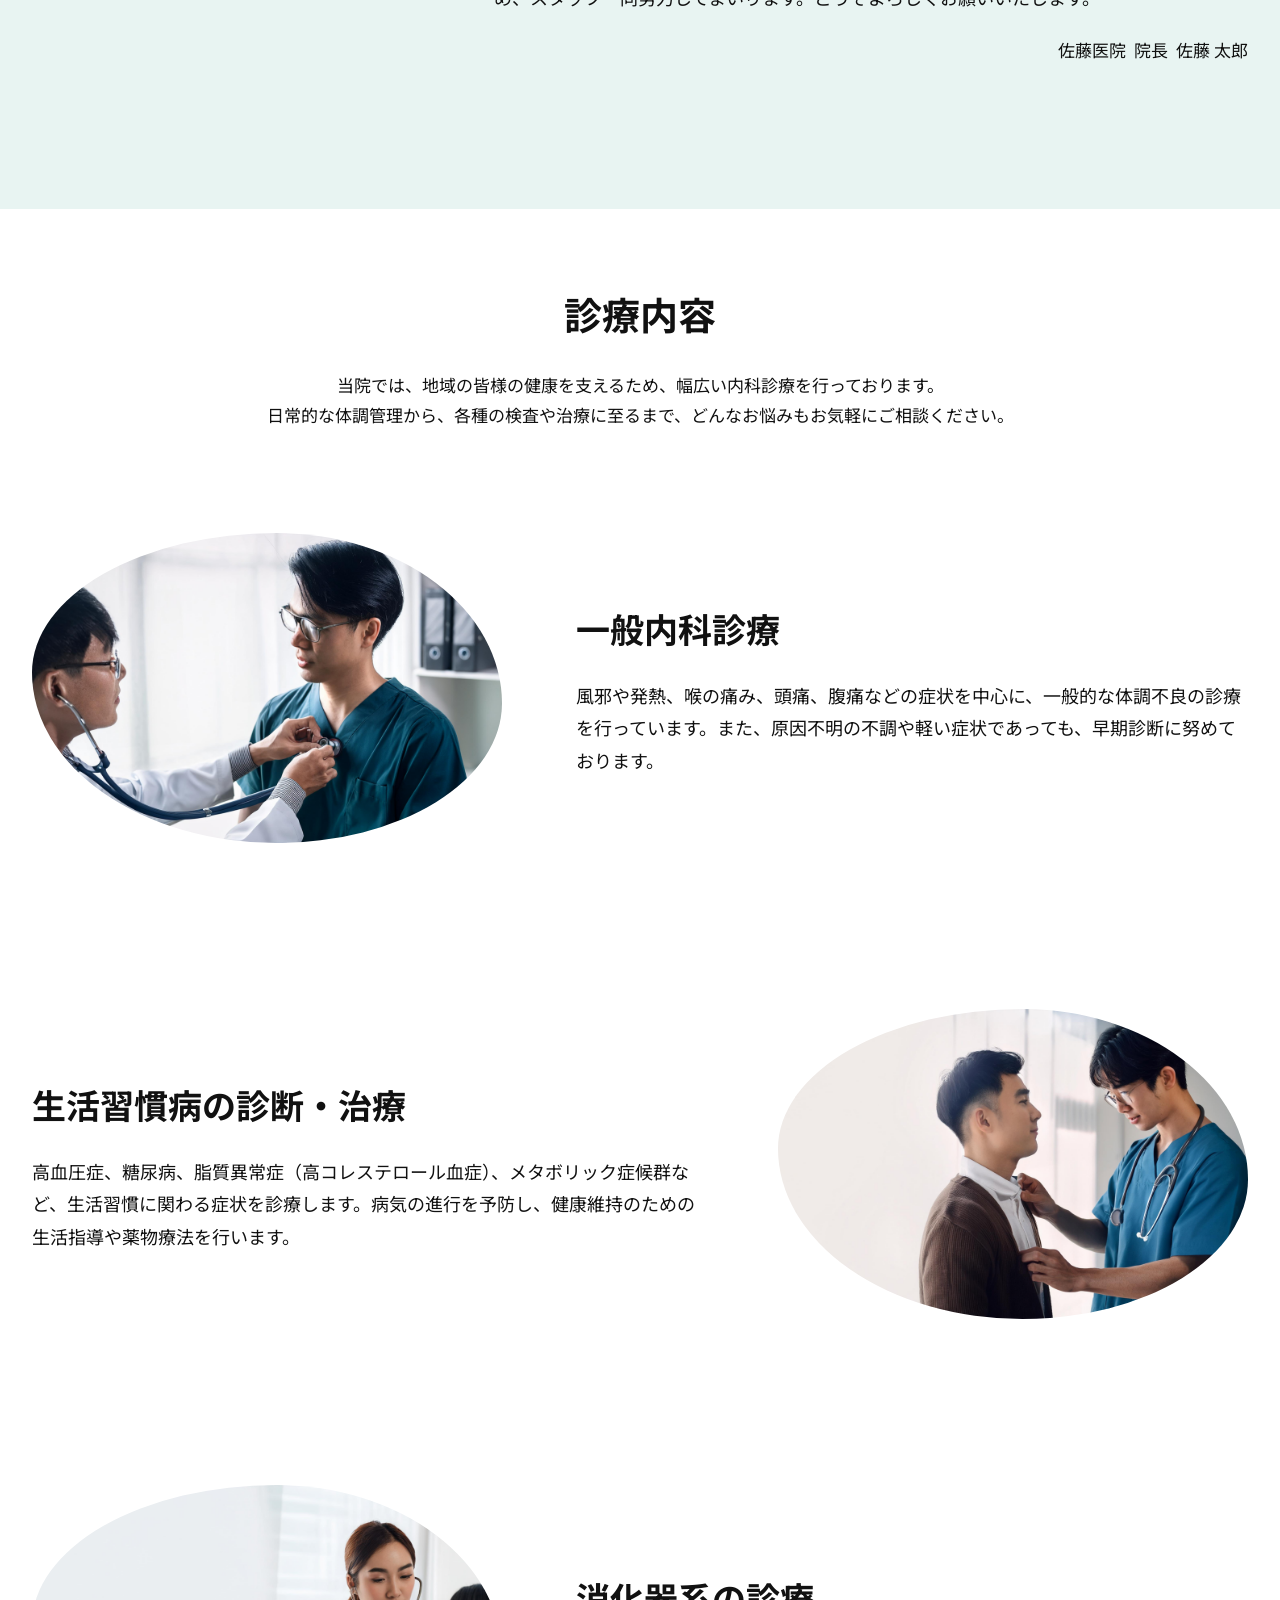
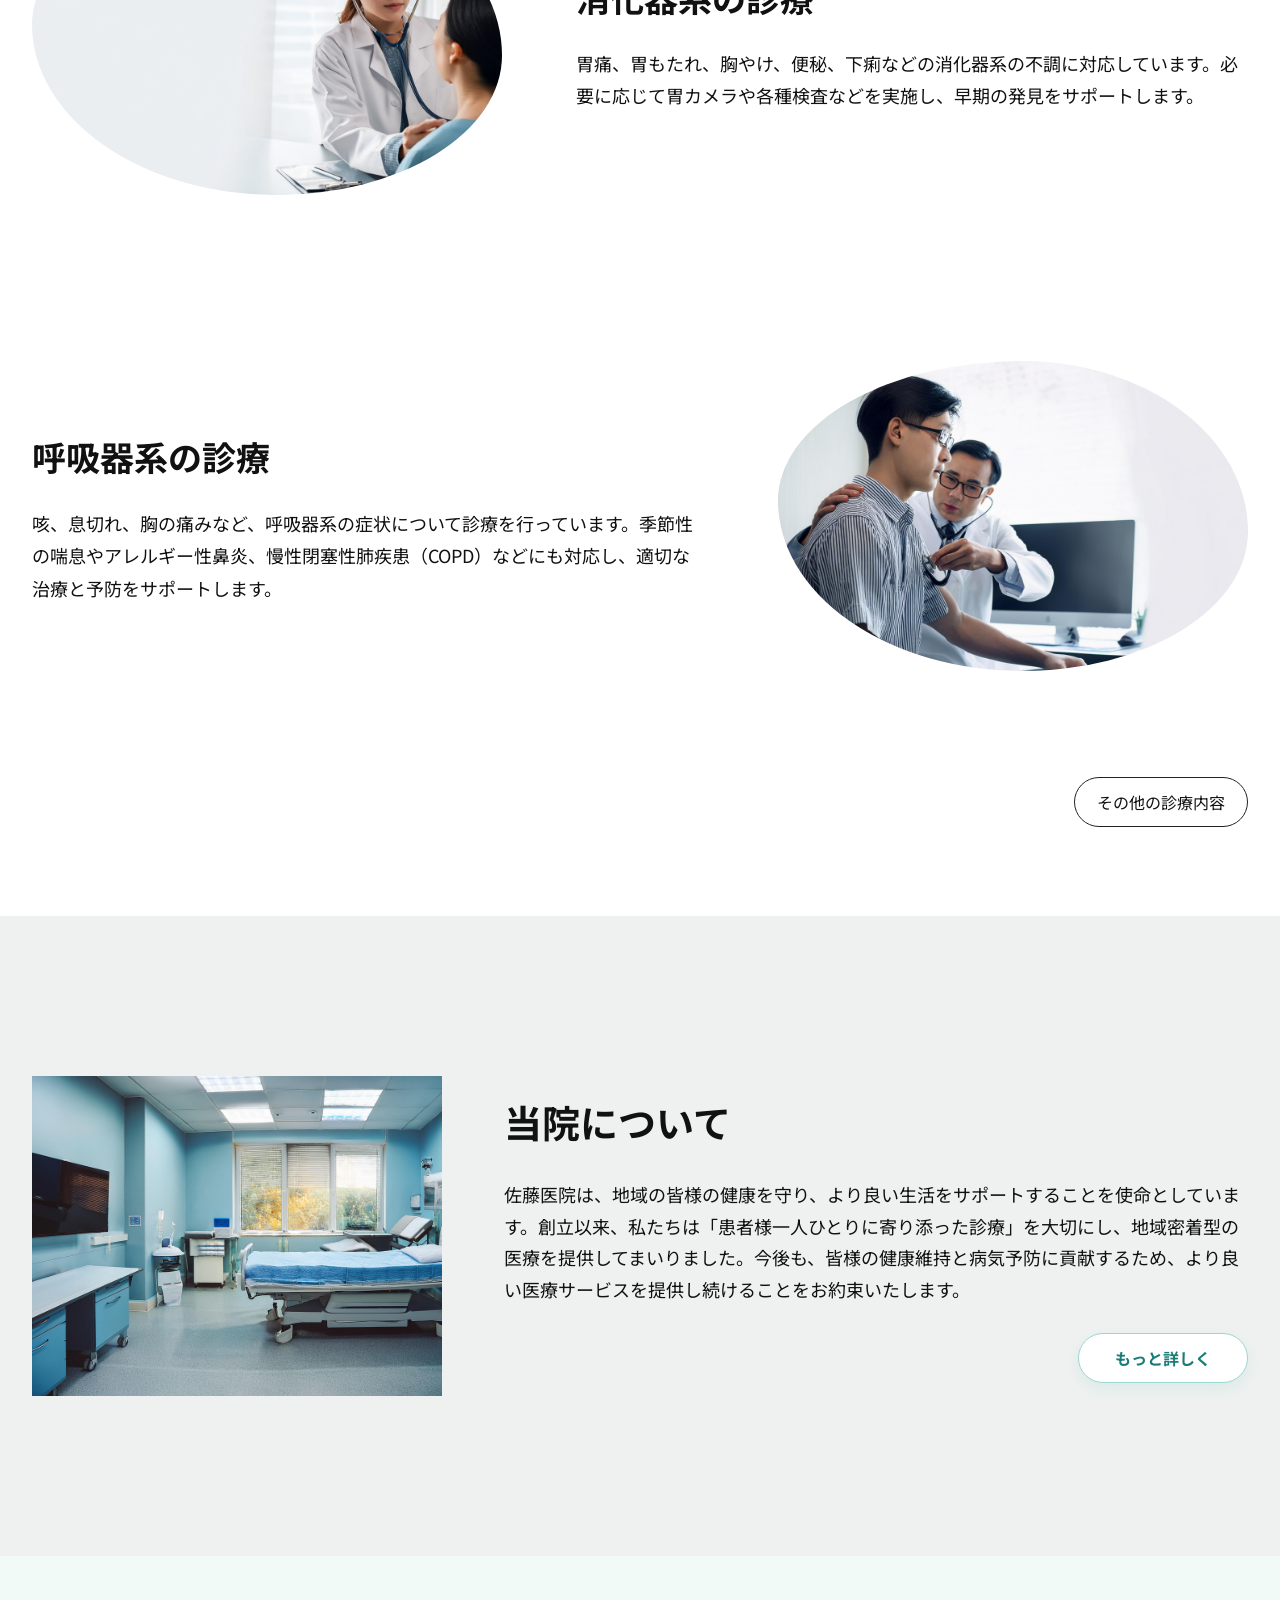
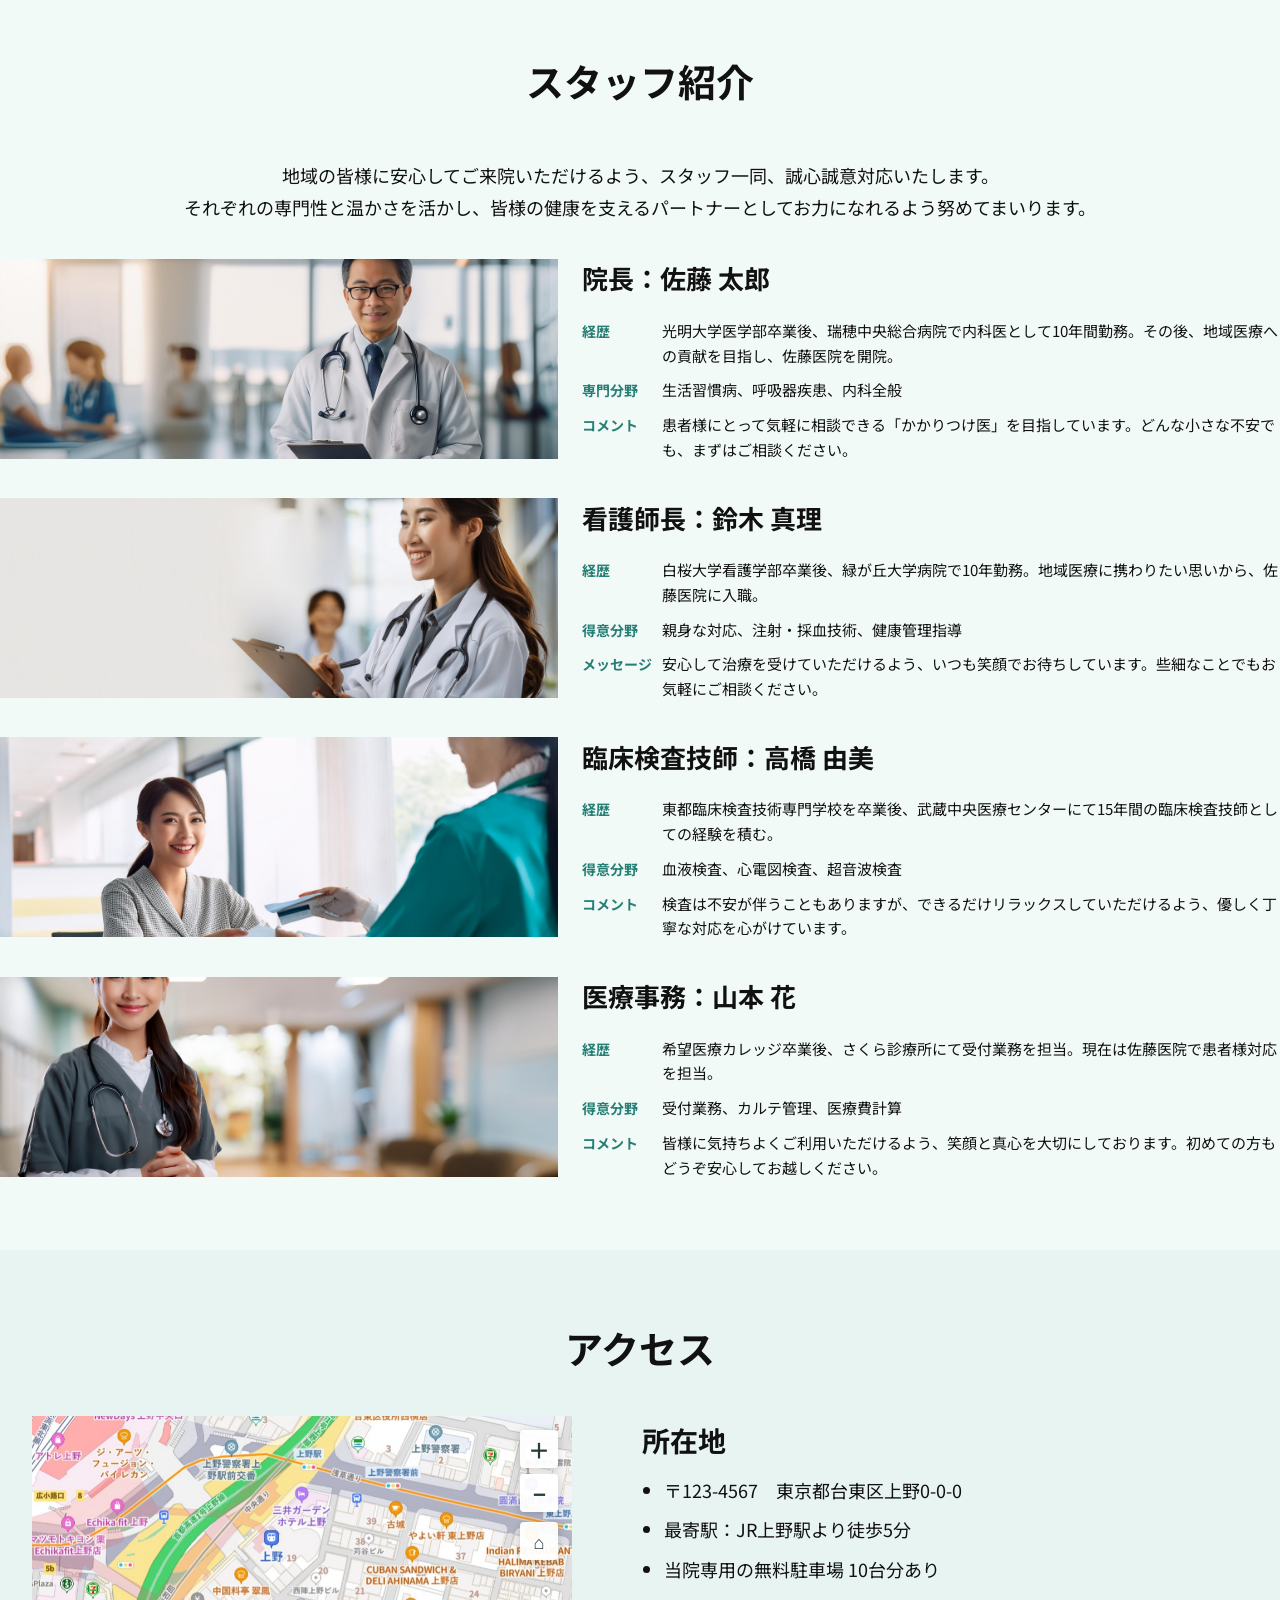
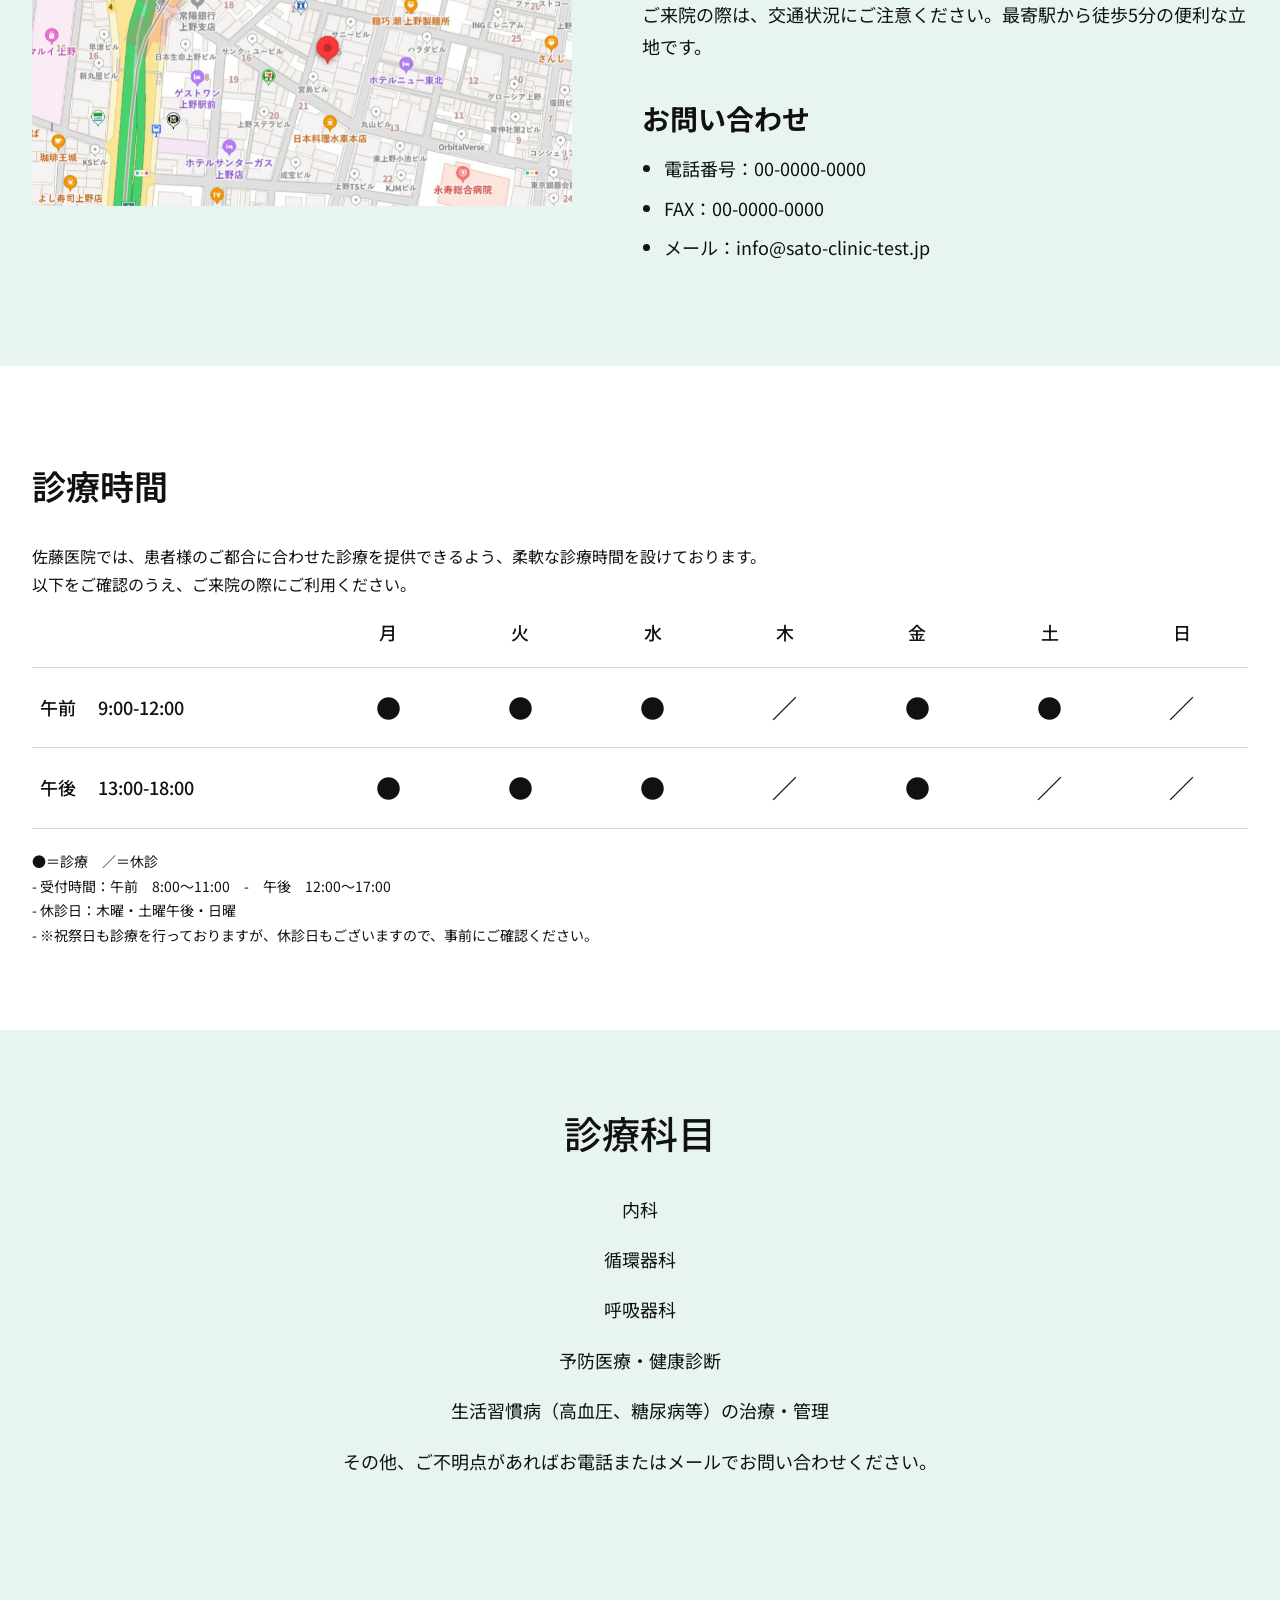
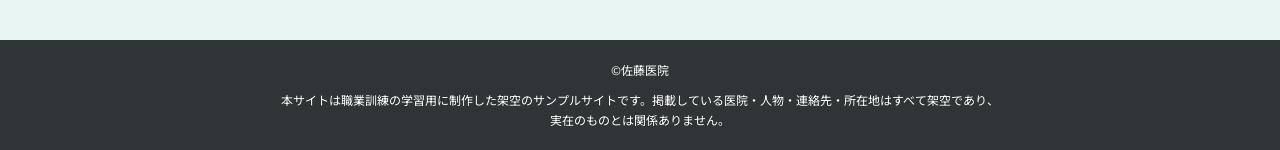
==== commit e7f1503a: "佐藤医院_20261005③" ====
--- a/index.html
+++ b/index.html
@@ -299,6 +299,7 @@
 
     <section class="hours section-width hours-bottom">
       <h2>診療時間</h2>
+      <p class="hours-bottom-guidance">佐藤医院では、患者様のご都合に合わせた診療を提供できるよう、柔軟な診療時間を設けております。<br>以下をご確認のうえ、ご来院の際にご利用ください。</p>
       <table>
         <thead>
           <tr>
--- a/css/style.css
+++ b/css/style.css
@@ -253,6 +253,12 @@
 
 .hours-notes p {
   margin: 3px 0;
+}
+
+.hours-bottom-guidance {
+  margin: 18px 0 0;
+  font-size: 16px;
+  line-height: 1.8;
 }
 
 .photo-strip {
